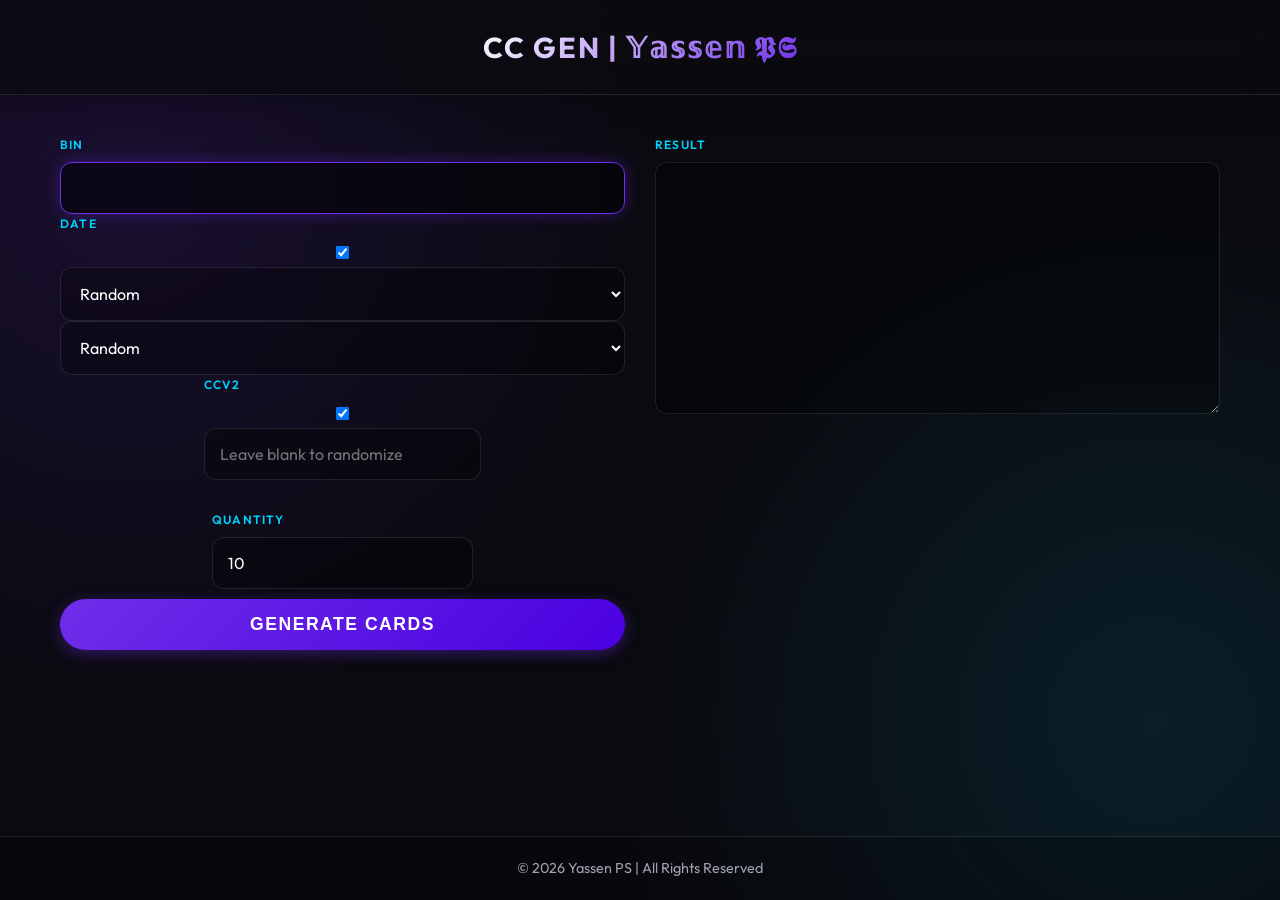
==== index.html @ 16d84f2e "Add files via upload" ====
<!DOCTYPE html>
<html lang="en">

<head>
    <meta charset="UTF-8">
    <meta name="viewport" content="width=device-width, initial-scale=1.0, user-scalable=no">
    <meta http-equiv="X-UA-Compatible" content="ie=edge">
    <title> CC GEN | 𝕐𝕒𝕤𝕤𝕖𝕟 𝕻𝕾</title>
    <meta name="description" content="Advanced Credit Card Generator Tool">
    <meta name="theme-color" content="#0a0a0f">

    <!-- Fonts -->
    <link rel="stylesheet" href="https://cdnjs.cloudflare.com/ajax/libs/font-awesome/6.4.0/css/all.min.css">

    <!-- Custom Style -->
    <link rel="stylesheet" href="./style.css">
</head>

<body>

    <div id="app">
        <!-- Navigation -->
        <nav class="navigations">
            <font>CC GEN | 𝕐𝕒𝕤𝕤𝕖𝕟 𝕻𝕾</font>
        </nav>

        <!-- Main Content -->
        <div class="container">
            <div class="row">
                <!-- Generator Panel -->
                <div class="col-md-6">
                    <form-generator></form-generator>
                </div>

                <!-- Results Panel -->
                <div class="col-md-6">
                    <generated-credit-cards></generated-credit-cards>
                </div>
            </div>

            <!-- Hidden Fields for Tracking (Preserved from original) -->
            <input type="hidden" name="IL_IN_ARTICLE">
            <input type="hidden" name="IL_IN_TAG" value="2">
        </div>
    </div>

    <!-- Footer -->
    <footer>
        <p>&copy; 2026 Yassen PS | All Rights Reserved</p>
    </footer>

    <!-- Scripts -->
    <script language="javascript" src="./gen-backend.js"></script>

</body>

</html>
---- style.css ----
/* Modern Design System - CC Gen Pro */
@import url('https://fonts.googleapis.com/css2?family=Cairo:wght@300;400;600;700&family=Outfit:wght@300;400;600;700&display=swap');

:root {
    --primary-color: #6f2ee9;
    --primary-glow: rgba(111, 46, 233, 0.4);
    --secondary-color: #00d2ff;
    --bg-dark: #0a0a0f;
    --bg-panel: rgba(255, 255, 255, 0.03);
    --text-main: #ffffff;
    --text-muted: #a0a0b0;
    --border-color: rgba(255, 255, 255, 0.1);
    --glass-blur: 20px;
    --transition-speed: 0.3s;
}

* {
    box-sizing: border-box;
    margin: 0;
    padding: 0;
}

body {
    background-color: var(--bg-dark);
    color: var(--text-main);
    font-family: 'Outfit', 'Cairo', sans-serif;
    line-height: 1.6;
    overflow-x: hidden;
    background-image:
        radial-gradient(circle at 10% 20%, rgba(111, 46, 233, 0.15) 0%, transparent 40%),
        radial-gradient(circle at 90% 80%, rgba(0, 210, 255, 0.1) 0%, transparent 40%);
    min-height: 100vh;
    display: flex;
    flex-direction: column;
}

/* Layout */
.navigations {
    background: rgba(10, 10, 15, 0.8);
    backdrop-filter: blur(var(--glass-blur));
    -webkit-backdrop-filter: blur(var(--glass-blur));
    border-bottom: 1px solid var(--border-color);
    padding: 1.5rem 0;
    display: flex;
    justify-content: center;
    align-items: center;
    position: sticky;
    top: 0;
    z-index: 1000;
    box-shadow: 0 4px 30px rgba(0, 0, 0, 0.3);
}

.navigations font {
    font-family: 'Outfit', sans-serif;
    font-weight: 700;
    font-size: 1.8rem;
    letter-spacing: 2px;
    background: linear-gradient(135deg, #fff 0%, var(--primary-color) 100%);
    -webkit-background-clip: text;
    -webkit-text-fill-color: transparent;
    text-transform: uppercase;
}

.container {
    max-width: 1200px;
    margin: 40px auto;
    padding: 0 20px;
    flex: 1;
    /* Pushes footer down */
}

.row {
    display: flex;
    flex-wrap: wrap;
    gap: 30px;
    justify-content: center;
    align-items: flex-start;
}

.col-md-6 {
    flex: 1;
    min-width: 350px;
}

/* Card / Panel Styles (Glassmorphism) */
form-generator,
generated-credit-cards {
    display: block;
    background: var(--bg-panel);
    border: 1px solid var(--border-color);
    border-radius: 20px;
    padding: 30px;
    box-shadow: 0 8px 32px 0 rgba(0, 0, 0, 0.3);
    backdrop-filter: blur(var(--glass-blur));
    -webkit-backdrop-filter: blur(var(--glass-blur));
    transition: transform var(--transition-speed), border-color var(--transition-speed);
}

form-generator:hover,
generated-credit-cards:hover {
    border-color: var(--primary-color);
    transform: translateY(-5px);
}

/* GRID SYSTEM FOR FORM GENERATOR */
/* Organizes inputs into 2 columns */
form-generator>div {
    display: grid;
    grid-template-columns: 1fr 1fr;
    gap: 20px;
}

/* Inputs that should likely be full width (like Checkboxes or the Button) */
/* Assuming standard structure: div > .form-group */
.form-group {
    margin-bottom: 0;
    /* Handled by gap */
}

/* Make the specific 'Generate' button group full width if it's the last one */
/* Also targets standard 'btn-block' containers */
form-generator>div>div:last-child,
.btn-block {
    grid-column: 1 / -1;
}

/* Typography */
h1,
h2,
h3,
h4 {
    margin-bottom: 20px;
    font-weight: 600;
    color: var(--text-main);
}

label {
    font-weight: 600;
    color: var(--secondary-color);
    text-transform: uppercase;
    font-size: 0.75rem;
    letter-spacing: 1.2px;
    margin-bottom: 8px;
    display: block;
}

/* Inputs */
.form-control,
input,
select,
textarea {
    width: 100%;
    padding: 15px;
    background: rgba(0, 0, 0, 0.3);
    border: 1px solid var(--border-color);
    border-radius: 12px;
    color: #fff;
    font-family: inherit;
    font-size: 1rem;
    transition: all var(--transition-speed);
}

.form-control:focus,
input:focus,
select:focus,
textarea:focus {
    outline: none;
    border-color: var(--primary-color);
    box-shadow: 0 0 15px var(--primary-glow);
    background: rgba(0, 0, 0, 0.5);
}

/* Checkboxes */
.checkbox {
    display: flex;
    align-items: center;
    gap: 12px;
    cursor: pointer;
    background: rgba(255, 255, 255, 0.05);
    padding: 10px 15px;
    border-radius: 10px;
    transition: background 0.2s;
}

.checkbox:hover {
    background: rgba(255, 255, 255, 0.1);
}

.checkbox input {
    width: auto;
    margin: 0;
    accent-color: var(--primary-color);
    transform: scale(1.2);
}

/* Buttons */
.btn {
    display: block;
    width: 100%;
    padding: 15px 30px;
    font-size: 1.1rem;
    font-weight: 700;
    text-align: center;
    border: none;
    border-radius: 50px;
    cursor: pointer;
    transition: all var(--transition-speed);
    text-transform: uppercase;
    letter-spacing: 1.5px;
    background: linear-gradient(135deg, var(--primary-color) 0%, #4a00e0 100%);
    color: white;
    box-shadow: 0 4px 15px var(--primary-glow);
    margin-top: 10px;
}

.btn:hover {
    transform: scale(1.02);
    box-shadow: 0 6px 25px var(--primary-glow);
}

.btn:active {
    transform: scale(0.98);
}

/* Footer */
footer {
    text-align: center;
    padding: 20px;
    color: var(--text-muted);
    font-size: 0.9rem;
    border-top: 1px solid var(--border-color);
    background: rgba(0, 0, 0, 0.2);
    margin-top: auto;
}

/* Responsive */
@media (max-width: 768px) {
    .navigations {
        padding: 1rem;
    }

    .navigations font {
        font-size: 1.4rem;
    }

    form-generator>div {
        grid-template-columns: 1fr;
    }

    .container {
        padding: 0 15px;
    }
}
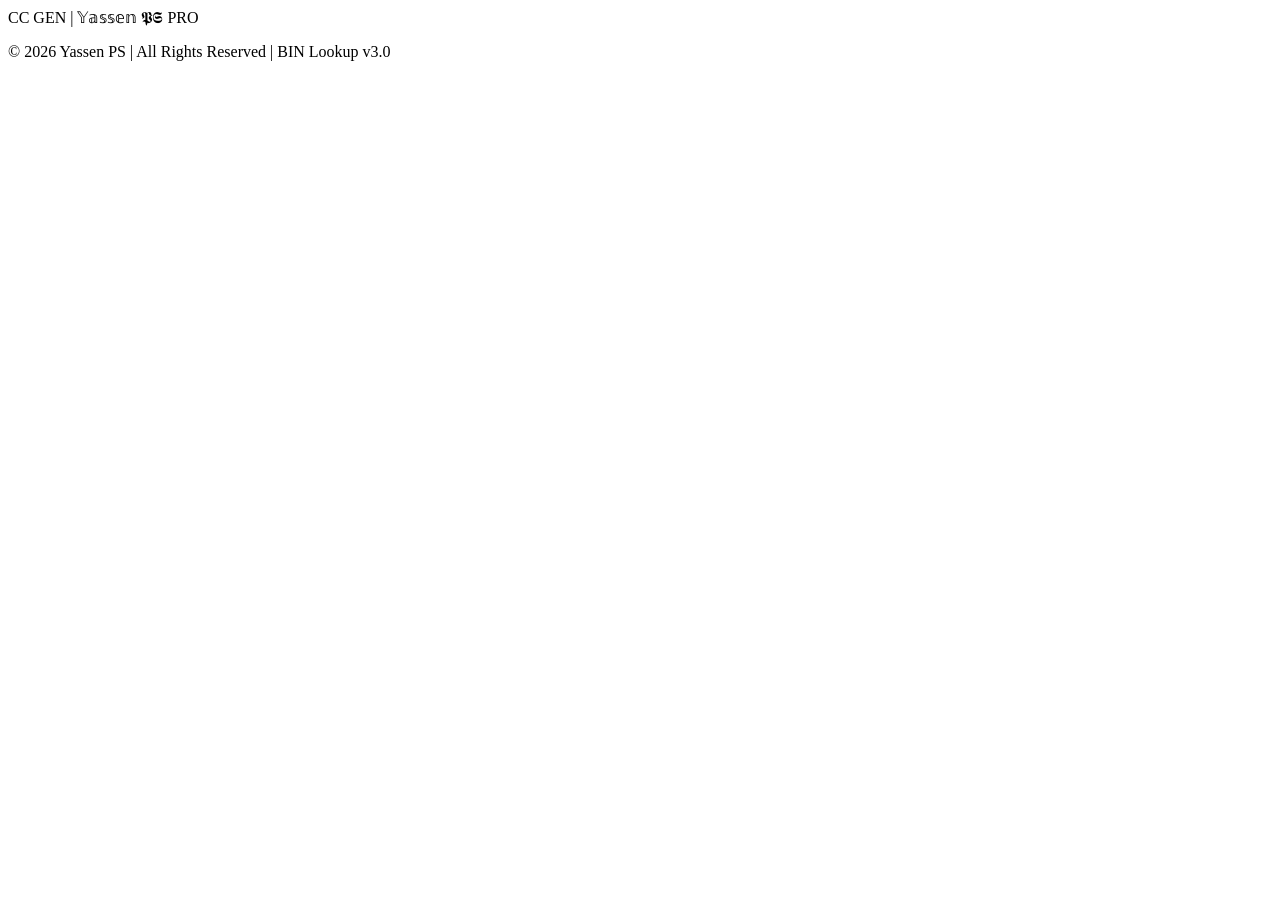
==== commit 369e2f71: "Add files via upload" ====
--- a/index.html
+++ b/index.html
@@ -1,57 +1,216 @@
 <!DOCTYPE html>
-<html lang="en">
-
+<html lang="ar" dir="ltr">
 <head>
     <meta charset="UTF-8">
     <meta name="viewport" content="width=device-width, initial-scale=1.0, user-scalable=no">
     <meta http-equiv="X-UA-Compatible" content="ie=edge">
-    <title> CC GEN | 𝕐𝕒𝕤𝕤𝕖𝕟 𝕻𝕾</title>
-    <meta name="description" content="Advanced Credit Card Generator Tool">
+    <title> CC GEN PRO | Yassen PS - BIN Lookup & Generator</title>
+    <meta name="description" content="Advanced Credit Card Generator with instant BIN details">
     <meta name="theme-color" content="#0a0a0f">
-
-    <!-- Fonts -->
     <link rel="stylesheet" href="https://cdnjs.cloudflare.com/ajax/libs/font-awesome/6.4.0/css/all.min.css">
-
-    <!-- Custom Style -->
     <link rel="stylesheet" href="./style.css">
 </head>
-
 <body>
 
-    <div id="app">
-        <!-- Navigation -->
-        <nav class="navigations">
+<div id="app">
+    <nav class="navigations">
+        <div class="logo-container">
             <font>CC GEN | 𝕐𝕒𝕤𝕤𝕖𝕟 𝕻𝕾</font>
-        </nav>
-
-        <!-- Main Content -->
-        <div class="container">
-            <div class="row">
-                <!-- Generator Panel -->
-                <div class="col-md-6">
-                    <form-generator></form-generator>
-                </div>
-
-                <!-- Results Panel -->
-                <div class="col-md-6">
-                    <generated-credit-cards></generated-credit-cards>
-                </div>
-            </div>
-
-            <!-- Hidden Fields for Tracking (Preserved from original) -->
-            <input type="hidden" name="IL_IN_ARTICLE">
-            <input type="hidden" name="IL_IN_TAG" value="2">
+            <span class="badge-pro">PRO</span>
+        </div>
+    </nav>
+
+    <div class="container">
+        <div class="row">
+            <div class="col-md-6">
+                <form-generator></form-generator>
+            </div>
+            <div class="col-md-6">
+                <generated-credit-cards></generated-credit-cards>
+            </div>
+        </div>
+
+        <!-- BIN Info Panel -->
+        <div class="bin-info-panel" id="binInfoPanel" style="display: none;">
+            <div class="bin-info-header">
+                <i class="fas fa-credit-card"></i>
+                <h3>BIN Details</h3>
+                <span class="bin-number" id="binNumberDisplay"></span>
+            </div>
+            <div class="bin-details-grid" id="binDetailsGrid">
+                <div class="skeleton-loader" style="grid-column: 1/-1;">🔍 Waiting for BIN input...</div>
+            </div>
+            <div class="loader-overlay" id="binLoader" style="display: none;">
+                <div class="spinner"></div>
+                <span>Fetching BIN data from Binlist API...</span>
+            </div>
         </div>
     </div>
-
-    <!-- Footer -->
-    <footer>
-        <p>&copy; 2026 Yassen PS | All Rights Reserved</p>
-    </footer>
-
-    <!-- Scripts -->
-    <script language="javascript" src="./gen-backend.js"></script>
+</div>
+
+<footer>
+    <p>© 2026 Yassen PS | All Rights Reserved | BIN Lookup v3.0</p>
+</footer>
+
+<script src="./protection.js"></script>
+<script src="./gen-backend.js"></script>
+
+<script>
+(function() {
+    // Advanced BIN Lookup System
+    let binInput = null;
+    let currentTimeout = null;
+    const panel = document.getElementById('binInfoPanel');
+    const loader = document.getElementById('binLoader');
+    const binNumberSpan = document.getElementById('binNumberDisplay');
+    const detailsGrid = document.getElementById('binDetailsGrid');
+
+    // Helper: format scheme with icon
+    function formatScheme(scheme) {
+        if (!scheme) return 'N/A';
+        const icons = {
+            visa: 'fab fa-cc-visa',
+            mastercard: 'fab fa-cc-mastercard',
+            amex: 'fab fa-cc-amex',
+            discover: 'fab fa-cc-discover',
+            jcb: 'fab fa-cc-jcb',
+            diners: 'fab fa-cc-diners-club'
+        };
+        const icon = icons[scheme.toLowerCase()] || 'fas fa-credit-card';
+        return `<i class="${icon}" style="margin-right: 8px;"></i> ${scheme.toUpperCase()}`;
+    }
+
+    // Render BIN data into grid
+    function renderBinData(data, binNumber) {
+        const bank = data.bank || {};
+        const country = data.country || {};
+        const scheme = data.scheme;
+        const cardType = data.type ? data.type.charAt(0).toUpperCase() + data.type.slice(1) : 'N/A';
+        const brand = data.brand || 'N/A';
+        const prepaid = data.prepaid ? 'Yes' : 'No';
+        const luhnValid = data.number?.luhn ? 'Valid' : 'Invalid';
+        
+        const items = [
+            { icon: 'fas fa-university', label: 'Bank Name', value: bank.name || 'Unknown' },
+            { icon: 'fas fa-phone', label: 'Bank Phone', value: bank.phone || 'N/A' },
+            { icon: 'fas fa-map-marker-alt', label: 'City', value: bank.city || 'N/A' },
+            { icon: 'fas fa-globe', label: 'Website', value: bank.url ? `<a href="https://${bank.url}" target="_blank" style="color:#00d2ff;">${bank.url}</a>` : 'N/A' },
+            { icon: 'fas fa-flag', label: 'Country', value: `${country.name || 'Unknown'} (${country.alpha2 || '??'}) ${country.emoji || ''}` },
+            { icon: 'fas fa-coins', label: 'Currency', value: country.currency || 'N/A' },
+            { icon: 'fas fa-tag', label: 'Scheme', value: formatScheme(scheme) },
+            { icon: 'fas fa-layer-group', label: 'Card Type', value: cardType },
+            { icon: 'fas fa-star', label: 'Brand', value: brand },
+            { icon: 'fas fa-chart-simple', label: 'Prepaid', value: prepaid === 'Yes' ? '<span class="badge-yes">✓ Yes</span>' : '<span class="badge-no">✗ No</span>' },
+            { icon: 'fas fa-check-circle', label: 'Luhn Algorithm', value: luhnValid === 'Valid' ? '<span class="badge-yes">Valid</span>' : '<span class="badge-no">Invalid</span>' }
+        ];
+        
+        detailsGrid.innerHTML = '';
+        items.forEach(item => {
+            const card = document.createElement('div');
+            card.className = 'bin-card';
+            card.innerHTML = `
+                <i class="${item.icon}"></i>
+                <div class="bin-card-content">
+                    <span class="label">${item.label}</span>
+                    <div class="value">${item.value}</div>
+                </div>
+            `;
+            detailsGrid.appendChild(card);
+        });
+    }
+
+    function showError(binNumber) {
+        detailsGrid.innerHTML = `<div class="error-message">⚠️ Could not retrieve BIN information for ${binNumber}. Possible reasons: invalid BIN, network issue, or API rate limit.</div>`;
+    }
+
+    async function lookupBIN(bin) {
+        if (!bin || bin.length < 6) {
+            panel.style.display = 'none';
+            return;
+        }
+        const first6 = bin.toString().substring(0,6).replace(/\D/g, '');
+        if (first6.length !== 6) {
+            panel.style.display = 'none';
+            return;
+        }
+        
+        binNumberSpan.innerText = first6;
+        panel.style.display = 'block';
+        loader.style.display = 'flex';
+        detailsGrid.innerHTML = '';
+        
+        try {
+            const response = await fetch(`https://lookup.binlist.net/${first6}`, {
+                headers: { 'Accept-Version': '3' }
+            });
+            if (!response.ok) throw new Error(`HTTP ${response.status}`);
+            const data = await response.json();
+            renderBinData(data, first6);
+        } catch (err) {
+            console.warn('BIN lookup error:', err);
+            showError(first6);
+        } finally {
+            loader.style.display = 'none';
+            panel.classList.add('fade-in-up');
+            setTimeout(() => panel.classList.remove('fade-in-up'), 500);
+        }
+    }
+
+    // Robust method to find the BIN input field (created by Vue)
+    function findBinInput() {
+        return document.querySelector('#bin, input[name="bin"]');
+    }
+
+    function setupBinWatcher() {
+        const input = findBinInput();
+        if (input) {
+            if (binInput === input) return;
+            binInput = input;
+            // Remove old listeners to avoid duplicates
+            binInput.removeEventListener('input', handleInput);
+            binInput.removeEventListener('blur', handleBlur);
+            binInput.addEventListener('input', handleInput);
+            binInput.addEventListener('blur', handleBlur);
+            // Trigger initial check
+            const initialVal = binInput.value.replace(/\D/g, '').substring(0,6);
+            if (initialVal.length === 6) lookupBIN(initialVal);
+            return true;
+        }
+        return false;
+    }
+
+    function handleInput(e) {
+        const val = e.target.value.replace(/\D/g, '').substring(0,6);
+        if (currentTimeout) clearTimeout(currentTimeout);
+        if (val.length === 6) {
+            currentTimeout = setTimeout(() => lookupBIN(val), 500);
+        } else {
+            panel.style.display = 'none';
+        }
+    }
+
+    function handleBlur(e) {
+        const val = e.target.value.replace(/\D/g, '').substring(0,6);
+        if (val.length === 6) lookupBIN(val);
+    }
+
+    // Wait for DOM and Vue to render
+    let attempts = 0;
+    const observer = new MutationObserver(() => {
+        if (setupBinWatcher()) {
+            observer.disconnect();
+        } else if (attempts++ > 30) {
+            observer.disconnect();
+            console.warn('BIN input not found after many attempts');
+        }
+    });
+    observer.observe(document.body, { childList: true, subtree: true });
+    // Also try immediate and delayed
+    setTimeout(() => setupBinWatcher(), 100);
+    setTimeout(() => setupBinWatcher(), 500);
+    setTimeout(() => setupBinWatcher(), 1500);
+})();
+</script>
 
 </body>
-
 </html>
--- a/style.css
+++ b/style.css
@@ -1,253 +1,29 @@
-/* Modern Design System - CC Gen Pro */
-@import url('https://fonts.googleapis.com/css2?family=Cairo:wght@300;400;600;700&family=Outfit:wght@300;400;600;700&display=swap');
-
-:root {
-    --primary-color: #6f2ee9;
-    --primary-glow: rgba(111, 46, 233, 0.4);
-    --secondary-color: #00d2ff;
-    --bg-dark: #0a0a0f;
-    --bg-panel: rgba(255, 255, 255, 0.03);
-    --text-main: #ffffff;
-    --text-muted: #a0a0b0;
-    --border-color: rgba(255, 255, 255, 0.1);
-    --glass-blur: 20px;
-    --transition-speed: 0.3s;
+.skeleton-loader {
+    background: rgba(255,255,255,0.05);
+    border-radius: 20px;
+    padding: 30px;
+    text-align: center;
+    color: var(--text-muted);
+    font-style: italic;
 }
 
-* {
-    box-sizing: border-box;
-    margin: 0;
-    padding: 0;
+.error-message {
+    grid-column: 1 / -1;
+    background: rgba(255,75,75,0.15);
+    border: 1px solid #ff6b6b;
+    border-radius: 20px;
+    padding: 20px;
+    text-align: center;
+    color: #ff6b6b;
+    font-weight: 500;
 }
 
-body {
-    background-color: var(--bg-dark);
-    color: var(--text-main);
-    font-family: 'Outfit', 'Cairo', sans-serif;
-    line-height: 1.6;
-    overflow-x: hidden;
-    background-image:
-        radial-gradient(circle at 10% 20%, rgba(111, 46, 233, 0.15) 0%, transparent 40%),
-        radial-gradient(circle at 90% 80%, rgba(0, 210, 255, 0.1) 0%, transparent 40%);
-    min-height: 100vh;
-    display: flex;
-    flex-direction: column;
+.bin-card .value a {
+    text-decoration: none;
+    color: var(--secondary-color);
+    transition: 0.2s;
 }
-
-/* Layout */
-.navigations {
-    background: rgba(10, 10, 15, 0.8);
-    backdrop-filter: blur(var(--glass-blur));
-    -webkit-backdrop-filter: blur(var(--glass-blur));
-    border-bottom: 1px solid var(--border-color);
-    padding: 1.5rem 0;
-    display: flex;
-    justify-content: center;
-    align-items: center;
-    position: sticky;
-    top: 0;
-    z-index: 1000;
-    box-shadow: 0 4px 30px rgba(0, 0, 0, 0.3);
-}
-
-.navigations font {
-    font-family: 'Outfit', sans-serif;
-    font-weight: 700;
-    font-size: 1.8rem;
-    letter-spacing: 2px;
-    background: linear-gradient(135deg, #fff 0%, var(--primary-color) 100%);
-    -webkit-background-clip: text;
-    -webkit-text-fill-color: transparent;
-    text-transform: uppercase;
-}
-
-.container {
-    max-width: 1200px;
-    margin: 40px auto;
-    padding: 0 20px;
-    flex: 1;
-    /* Pushes footer down */
-}
-
-.row {
-    display: flex;
-    flex-wrap: wrap;
-    gap: 30px;
-    justify-content: center;
-    align-items: flex-start;
-}
-
-.col-md-6 {
-    flex: 1;
-    min-width: 350px;
-}
-
-/* Card / Panel Styles (Glassmorphism) */
-form-generator,
-generated-credit-cards {
-    display: block;
-    background: var(--bg-panel);
-    border: 1px solid var(--border-color);
-    border-radius: 20px;
-    padding: 30px;
-    box-shadow: 0 8px 32px 0 rgba(0, 0, 0, 0.3);
-    backdrop-filter: blur(var(--glass-blur));
-    -webkit-backdrop-filter: blur(var(--glass-blur));
-    transition: transform var(--transition-speed), border-color var(--transition-speed);
-}
-
-form-generator:hover,
-generated-credit-cards:hover {
-    border-color: var(--primary-color);
-    transform: translateY(-5px);
-}
-
-/* GRID SYSTEM FOR FORM GENERATOR */
-/* Organizes inputs into 2 columns */
-form-generator>div {
-    display: grid;
-    grid-template-columns: 1fr 1fr;
-    gap: 20px;
-}
-
-/* Inputs that should likely be full width (like Checkboxes or the Button) */
-/* Assuming standard structure: div > .form-group */
-.form-group {
-    margin-bottom: 0;
-    /* Handled by gap */
-}
-
-/* Make the specific 'Generate' button group full width if it's the last one */
-/* Also targets standard 'btn-block' containers */
-form-generator>div>div:last-child,
-.btn-block {
-    grid-column: 1 / -1;
-}
-
-/* Typography */
-h1,
-h2,
-h3,
-h4 {
-    margin-bottom: 20px;
-    font-weight: 600;
-    color: var(--text-main);
-}
-
-label {
-    font-weight: 600;
-    color: var(--secondary-color);
-    text-transform: uppercase;
-    font-size: 0.75rem;
-    letter-spacing: 1.2px;
-    margin-bottom: 8px;
-    display: block;
-}
-
-/* Inputs */
-.form-control,
-input,
-select,
-textarea {
-    width: 100%;
-    padding: 15px;
-    background: rgba(0, 0, 0, 0.3);
-    border: 1px solid var(--border-color);
-    border-radius: 12px;
-    color: #fff;
-    font-family: inherit;
-    font-size: 1rem;
-    transition: all var(--transition-speed);
-}
-
-.form-control:focus,
-input:focus,
-select:focus,
-textarea:focus {
-    outline: none;
-    border-color: var(--primary-color);
-    box-shadow: 0 0 15px var(--primary-glow);
-    background: rgba(0, 0, 0, 0.5);
-}
-
-/* Checkboxes */
-.checkbox {
-    display: flex;
-    align-items: center;
-    gap: 12px;
-    cursor: pointer;
-    background: rgba(255, 255, 255, 0.05);
-    padding: 10px 15px;
-    border-radius: 10px;
-    transition: background 0.2s;
-}
-
-.checkbox:hover {
-    background: rgba(255, 255, 255, 0.1);
-}
-
-.checkbox input {
-    width: auto;
-    margin: 0;
-    accent-color: var(--primary-color);
-    transform: scale(1.2);
-}
-
-/* Buttons */
-.btn {
-    display: block;
-    width: 100%;
-    padding: 15px 30px;
-    font-size: 1.1rem;
-    font-weight: 700;
-    text-align: center;
-    border: none;
-    border-radius: 50px;
-    cursor: pointer;
-    transition: all var(--transition-speed);
-    text-transform: uppercase;
-    letter-spacing: 1.5px;
-    background: linear-gradient(135deg, var(--primary-color) 0%, #4a00e0 100%);
+.bin-card .value a:hover {
+    text-decoration: underline;
     color: white;
-    box-shadow: 0 4px 15px var(--primary-glow);
-    margin-top: 10px;
-}
-
-.btn:hover {
-    transform: scale(1.02);
-    box-shadow: 0 6px 25px var(--primary-glow);
-}
-
-.btn:active {
-    transform: scale(0.98);
-}
-
-/* Footer */
-footer {
-    text-align: center;
-    padding: 20px;
-    color: var(--text-muted);
-    font-size: 0.9rem;
-    border-top: 1px solid var(--border-color);
-    background: rgba(0, 0, 0, 0.2);
-    margin-top: auto;
-}
-
-/* Responsive */
-@media (max-width: 768px) {
-    .navigations {
-        padding: 1rem;
-    }
-
-    .navigations font {
-        font-size: 1.4rem;
-    }
-
-    form-generator>div {
-        grid-template-columns: 1fr;
-    }
-
-    .container {
-        padding: 0 15px;
-    }
 }
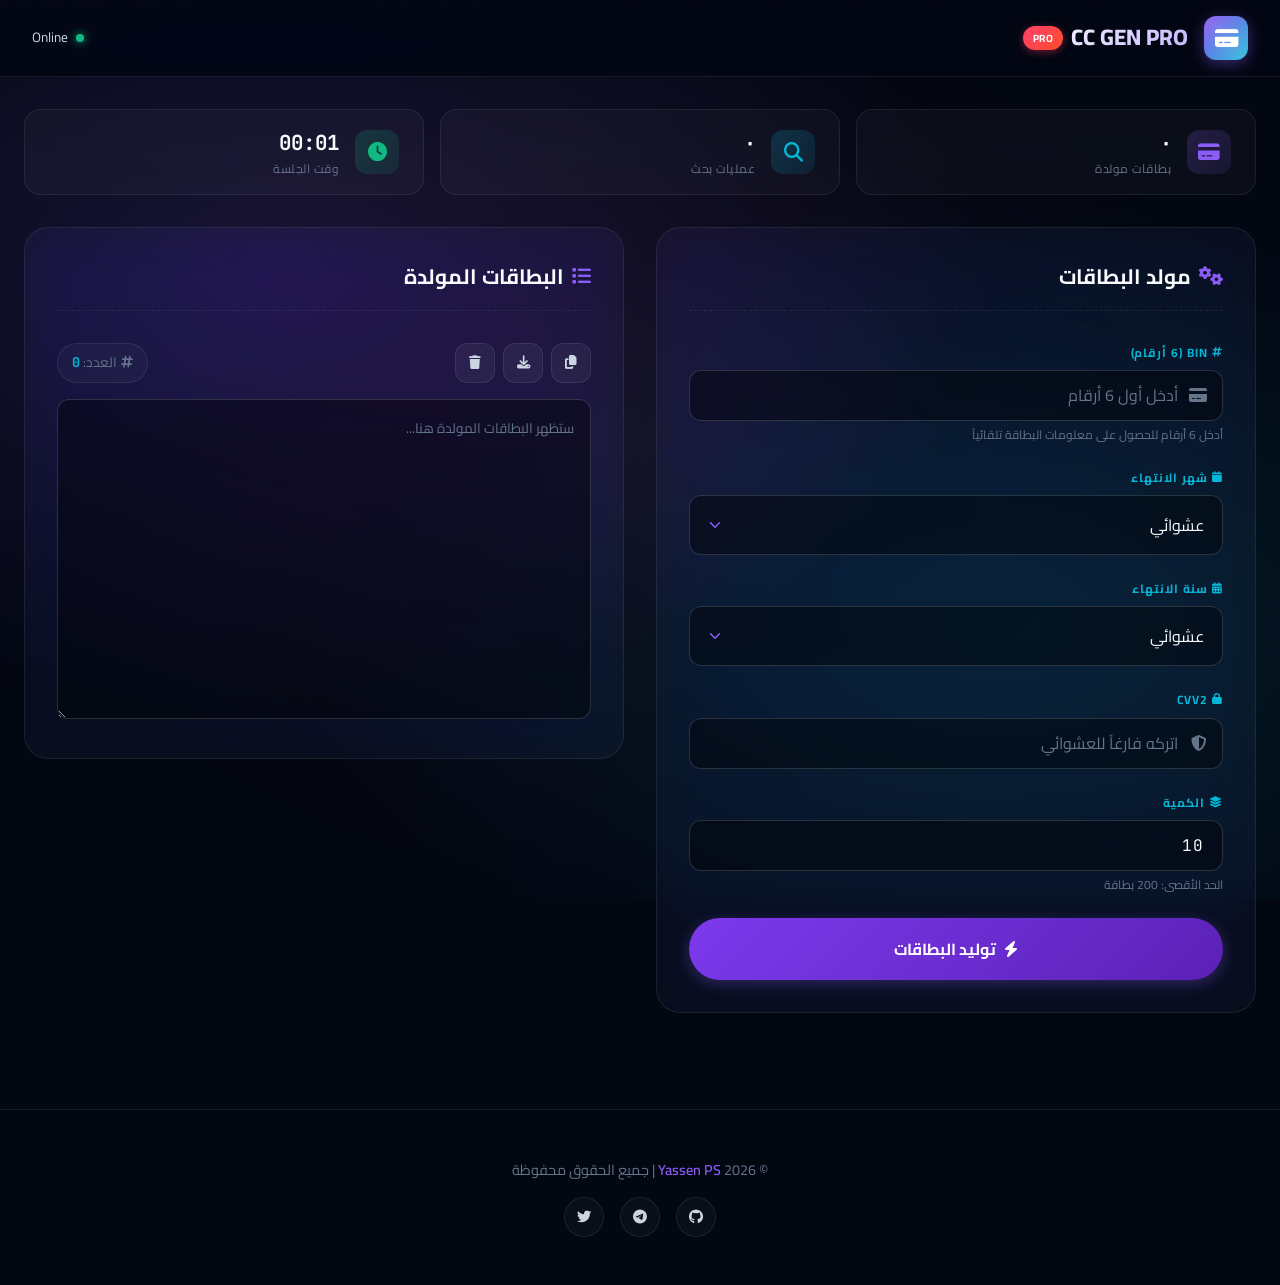
==== commit 42d7a351: "Add files via upload" ====
--- a/index.html
+++ b/index.html
@@ -1,215 +1,2188 @@
 <!DOCTYPE html>
-<html lang="ar" dir="ltr">
+<html lang="ar" dir="rtl">
 <head>
     <meta charset="UTF-8">
-    <meta name="viewport" content="width=device-width, initial-scale=1.0, user-scalable=no">
-    <meta http-equiv="X-UA-Compatible" content="ie=edge">
-    <title> CC GEN PRO | Yassen PS - BIN Lookup & Generator</title>
-    <meta name="description" content="Advanced Credit Card Generator with instant BIN details">
-    <meta name="theme-color" content="#0a0a0f">
-    <link rel="stylesheet" href="https://cdnjs.cloudflare.com/ajax/libs/font-awesome/6.4.0/css/all.min.css">
-    <link rel="stylesheet" href="./style.css">
+    <meta name="viewport" content="width=device-width, initial-scale=1.0, maximum-scale=5.0">
+    <meta name="description" content="CC GEN PRO - أداة احترافية لتوليد أرقام البطاقات البنكية مع بحث BIN متقدم">
+    <meta name="keywords" content="CC Generator, BIN Lookup, Credit Card, Yassen PS">
+    <meta name="author" content="Yassen PS">
+    <meta name="theme-color" content="#030712">
+    <meta name="apple-mobile-web-app-capable" content="yes">
+    <meta name="apple-mobile-web-app-status-bar-style" content="black-translucent">
+    
+    <!-- Preconnect for Performance -->
+    <link rel="preconnect" href="https://fonts.googleapis.com">
+    <link rel="preconnect" href="https://fonts.gstatic.com" crossorigin>
+    <link rel="preconnect" href="https://cdnjs.cloudflare.com">
+    
+    <!-- Fonts & Icons -->
+    <link href="https://fonts.googleapis.com/css2?family=Cairo:wght@300;400;600;700;800;900&family=JetBrains+Mono:wght@400;500;600&display=swap" rel="stylesheet">
+    <link rel="stylesheet" href="https://cdnjs.cloudflare.com/ajax/libs/font-awesome/6.5.1/css/all.min.css">
+    
+    <title>CC GEN PRO | Yassen PS</title>
+    
+    <style>
+        /* ============================================
+           CSS VARIABLES - Design System
+           ============================================ */
+        :root {
+            /* Primary Colors */
+            --primary-50: #f3e8ff;
+            --primary-100: #e9d5ff;
+            --primary-300: #c4b5fd;
+            --primary-500: #8b5cf6;
+            --primary-600: #7c3aed;
+            --primary-700: #6d28d9;
+            --primary-800: #5b21b6;
+            --primary-900: #4c1d95;
+            
+            /* Accent Colors */
+            --accent-cyan: #06b6d4;
+            --accent-pink: #ec4899;
+            --accent-orange: #f97316;
+            --accent-green: #10b981;
+            
+            /* Background Colors */
+            --bg-primary: #030712;
+            --bg-secondary: #0f172a;
+            --bg-tertiary: #1e293b;
+            --bg-card: rgba(15, 23, 42, 0.6);
+            --bg-glass: rgba(255, 255, 255, 0.03);
+            --bg-input: rgba(0, 0, 0, 0.4);
+            
+            /* Text Colors */
+            --text-primary: #f8fafc;
+            --text-secondary: #cbd5e1;
+            --text-muted: #64748b;
+            --text-accent: #06b6d4;
+            
+            /* Status Colors */
+            --success: #10b981;
+            --success-bg: rgba(16, 185, 129, 0.1);
+            --warning: #f59e0b;
+            --warning-bg: rgba(245, 158, 11, 0.1);
+            --danger: #ef4444;
+            --danger-bg: rgba(239, 68, 68, 0.1);
+            --info: #3b82f6;
+            --info-bg: rgba(59, 130, 246, 0.1);
+            
+            /* Border Colors */
+            --border-light: rgba(255, 255, 255, 0.08);
+            --border-medium: rgba(255, 255, 255, 0.15);
+            --border-accent: rgba(139, 92, 246, 0.4);
+            
+            /* Spacing */
+            --space-xs: 0.25rem;
+            --space-sm: 0.5rem;
+            --space-md: 1rem;
+            --space-lg: 1.5rem;
+            --space-xl: 2rem;
+            --space-2xl: 3rem;
+            --space-3xl: 4rem;
+            
+            /* Border Radius */
+            --radius-sm: 8px;
+            --radius-md: 12px;
+            --radius-lg: 16px;
+            --radius-xl: 24px;
+            --radius-2xl: 32px;
+            --radius-full: 9999px;
+            
+            /* Shadows */
+            --shadow-sm: 0 1px 2px rgba(0, 0, 0, 0.3);
+            --shadow-md: 0 4px 6px -1px rgba(0, 0, 0, 0.4);
+            --shadow-lg: 0 10px 15px -3px rgba(0, 0, 0, 0.5);
+            --shadow-xl: 0 20px 25px -5px rgba(0, 0, 0, 0.6);
+            --shadow-glow: 0 0 30px rgba(139, 92, 246, 0.3);
+            --shadow-glow-cyan: 0 0 30px rgba(6, 182, 212, 0.3);
+            
+            /* Transitions */
+            --transition-fast: 150ms cubic-bezier(0.4, 0, 0.2, 1);
+            --transition-base: 250ms cubic-bezier(0.4, 0, 0.2, 1);
+            --transition-slow: 350ms cubic-bezier(0.4, 0, 0.2, 1);
+            --transition-spring: 500ms cubic-bezier(0.34, 1.56, 0.64, 1);
+            
+            /* Typography */
+            --font-sans: 'Cairo', 'Segoe UI', system-ui, -apple-system, sans-serif;
+            --font-mono: 'JetBrains Mono', 'Courier New', monospace;
+        }
+
+        /* ============================================
+           RESET & BASE STYLES
+           ============================================ */
+        *, *::before, *::after {
+            margin: 0;
+            padding: 0;
+            box-sizing: border-box;
+        }
+
+        html {
+            scroll-behavior: smooth;
+            -webkit-text-size-adjust: 100%;
+        }
+
+        body {
+            background: var(--bg-primary);
+            color: var(--text-primary);
+            font-family: var(--font-sans);
+            min-height: 100vh;
+            overflow-x: hidden;
+            line-height: 1.6;
+            font-size: 16px;
+            -webkit-font-smoothing: antialiased;
+            -moz-osx-font-smoothing: grayscale;
+            position: relative;
+        }
+
+        /* Animated Mesh Gradient Background */
+        body::before {
+            content: '';
+            position: fixed;
+            top: 0;
+            left: 0;
+            width: 100%;
+            height: 100%;
+            background: 
+                radial-gradient(ellipse at 20% 30%, rgba(139, 92, 246, 0.15) 0%, transparent 50%),
+                radial-gradient(ellipse at 80% 70%, rgba(6, 182, 212, 0.1) 0%, transparent 50%),
+                radial-gradient(ellipse at 50% 50%, rgba(236, 72, 153, 0.05) 0%, transparent 70%);
+            z-index: -1;
+            animation: bgShift 20s ease-in-out infinite alternate;
+            pointer-events: none;
+        }
+
+        @keyframes bgShift {
+            0% { transform: scale(1) rotate(0deg); opacity: 1; }
+            100% { transform: scale(1.1) rotate(2deg); opacity: 0.8; }
+        }
+
+        /* Animated Particles Background */
+        .particles {
+            position: fixed;
+            top: 0;
+            left: 0;
+            width: 100%;
+            height: 100%;
+            pointer-events: none;
+            z-index: -1;
+            overflow: hidden;
+        }
+
+        .particle {
+            position: absolute;
+            width: 3px;
+            height: 3px;
+            background: var(--primary-500);
+            border-radius: 50%;
+            opacity: 0.3;
+            animation: float 15s infinite linear;
+        }
+
+        @keyframes float {
+            0% { transform: translateY(100vh) translateX(0); opacity: 0; }
+            10% { opacity: 0.3; }
+            90% { opacity: 0.3; }
+            100% { transform: translateY(-100px) translateX(100px); opacity: 0; }
+        }
+
+        /* Selection */
+        ::selection {
+            background: var(--primary-600);
+            color: white;
+        }
+
+        /* Scrollbar */
+        ::-webkit-scrollbar {
+            width: 10px;
+            height: 10px;
+        }
+
+        ::-webkit-scrollbar-track {
+            background: var(--bg-secondary);
+        }
+
+        ::-webkit-scrollbar-thumb {
+            background: linear-gradient(180deg, var(--primary-600), var(--primary-800));
+            border-radius: var(--radius-full);
+            border: 2px solid var(--bg-secondary);
+        }
+
+        ::-webkit-scrollbar-thumb:hover {
+            background: linear-gradient(180deg, var(--primary-500), var(--primary-700));
+        }
+
+        /* ============================================
+           NAVIGATION
+           ============================================ */
+        .nav {
+            background: rgba(3, 7, 18, 0.85);
+            backdrop-filter: blur(20px) saturate(180%);
+            -webkit-backdrop-filter: blur(20px) saturate(180%);
+            border-bottom: 1px solid var(--border-light);
+            padding: var(--space-md) 0;
+            position: sticky;
+            top: 0;
+            z-index: 1000;
+            transition: all var(--transition-base);
+        }
+
+        .nav.scrolled {
+            padding: var(--space-sm) 0;
+            box-shadow: var(--shadow-lg);
+            background: rgba(3, 7, 18, 0.95);
+        }
+
+        .nav-content {
+            max-width: 1400px;
+            margin: 0 auto;
+            padding: 0 var(--space-xl);
+            display: flex;
+            align-items: center;
+            justify-content: space-between;
+            gap: var(--space-md);
+        }
+
+        .nav-brand {
+            display: flex;
+            align-items: center;
+            gap: var(--space-md);
+        }
+
+        .nav-logo {
+            width: 44px;
+            height: 44px;
+            background: linear-gradient(135deg, var(--primary-600), var(--accent-cyan));
+            border-radius: var(--radius-md);
+            display: flex;
+            align-items: center;
+            justify-content: center;
+            font-size: 1.3rem;
+            color: white;
+            box-shadow: 0 4px 15px rgba(139, 92, 246, 0.4);
+            position: relative;
+            overflow: hidden;
+        }
+
+        .nav-logo::before {
+            content: '';
+            position: absolute;
+            top: -50%;
+            left: -50%;
+            width: 200%;
+            height: 200%;
+            background: linear-gradient(
+                45deg,
+                transparent,
+                rgba(255, 255, 255, 0.2),
+                transparent
+            );
+            animation: shine 3s infinite;
+        }
+
+        @keyframes shine {
+            0% { transform: translateX(-100%) translateY(-100%) rotate(45deg); }
+            100% { transform: translateX(100%) translateY(100%) rotate(45deg); }
+        }
+
+        .nav-title {
+            font-size: 1.4rem;
+            font-weight: 800;
+            background: linear-gradient(135deg, #fff 0%, var(--primary-300) 100%);
+            -webkit-background-clip: text;
+            background-clip: text;
+            color: transparent;
+            display: flex;
+            align-items: center;
+            gap: var(--space-sm);
+            flex-wrap: wrap;
+        }
+
+        .badge-pro {
+            background: linear-gradient(135deg, #ff416c, #ff4b2b);
+            font-size: 0.65rem;
+            font-weight: 700;
+            padding: 4px 10px;
+            border-radius: var(--radius-full);
+            color: white;
+            letter-spacing: 0.5px;
+            box-shadow: 0 2px 8px rgba(255, 65, 108, 0.4);
+            animation: pulse 2s infinite;
+        }
+
+        @keyframes pulse {
+            0%, 100% { transform: scale(1); }
+            50% { transform: scale(1.05); }
+        }
+
+        .nav-status {
+            display: flex;
+            align-items: center;
+            gap: var(--space-sm);
+            font-size: 0.85rem;
+            color: var(--text-secondary);
+        }
+
+        .status-dot {
+            width: 8px;
+            height: 8px;
+            background: var(--success);
+            border-radius: 50%;
+            box-shadow: 0 0 10px var(--success);
+            animation: blink 2s infinite;
+        }
+
+        @keyframes blink {
+            0%, 100% { opacity: 1; }
+            50% { opacity: 0.5; }
+        }
+
+        /* ============================================
+           CONTAINER & LAYOUT
+           ============================================ */
+        .container {
+            max-width: 1400px;
+            margin: 0 auto;
+            padding: var(--space-xl) var(--space-lg);
+        }
+
+        /* Stats Bar */
+        .stats-bar {
+            display: grid;
+            grid-template-columns: repeat(auto-fit, minmax(200px, 1fr));
+            gap: var(--space-md);
+            margin-bottom: var(--space-xl);
+        }
+
+        .stat-item {
+            background: var(--bg-glass);
+            backdrop-filter: blur(16px);
+            -webkit-backdrop-filter: blur(16px);
+            border: 1px solid var(--border-light);
+            border-radius: var(--radius-lg);
+            padding: var(--space-md) var(--space-lg);
+            display: flex;
+            align-items: center;
+            gap: var(--space-md);
+            transition: all var(--transition-base);
+        }
+
+        .stat-item:hover {
+            border-color: var(--border-accent);
+            transform: translateY(-2px);
+        }
+
+        .stat-icon {
+            width: 44px;
+            height: 44px;
+            border-radius: var(--radius-md);
+            display: flex;
+            align-items: center;
+            justify-content: center;
+            font-size: 1.2rem;
+            flex-shrink: 0;
+        }
+
+        .stat-icon.purple {
+            background: linear-gradient(135deg, rgba(139, 92, 246, 0.2), rgba(139, 92, 246, 0.1));
+            color: var(--primary-500);
+        }
+
+        .stat-icon.cyan {
+            background: linear-gradient(135deg, rgba(6, 182, 212, 0.2), rgba(6, 182, 212, 0.1));
+            color: var(--accent-cyan);
+        }
+
+        .stat-icon.green {
+            background: linear-gradient(135deg, rgba(16, 185, 129, 0.2), rgba(16, 185, 129, 0.1));
+            color: var(--success);
+        }
+
+        .stat-content {
+            display: flex;
+            flex-direction: column;
+        }
+
+        .stat-value {
+            font-size: 1.3rem;
+            font-weight: 700;
+            color: var(--text-primary);
+            font-family: var(--font-mono);
+        }
+
+        .stat-label {
+            font-size: 0.75rem;
+            color: var(--text-muted);
+            text-transform: uppercase;
+            letter-spacing: 0.5px;
+        }
+
+        /* Main Grid */
+        .row {
+            display: grid;
+            grid-template-columns: 1fr;
+            gap: var(--space-xl);
+        }
+
+        @media (min-width: 900px) {
+            .row {
+                grid-template-columns: 1fr 1fr;
+            }
+        }
+
+        /* ============================================
+           GLASS CARD
+           ============================================ */
+        .glass-card {
+            background: var(--bg-glass);
+            backdrop-filter: blur(20px) saturate(180%);
+            -webkit-backdrop-filter: blur(20px) saturate(180%);
+            border: 1px solid var(--border-light);
+            border-radius: var(--radius-xl);
+            padding: var(--space-xl);
+            transition: all var(--transition-base);
+            position: relative;
+            overflow: hidden;
+        }
+
+        .glass-card::before {
+            content: '';
+            position: absolute;
+            top: 0;
+            left: -100%;
+            width: 100%;
+            height: 100%;
+            background: linear-gradient(
+                90deg,
+                transparent,
+                rgba(255, 255, 255, 0.03),
+                transparent
+            );
+            transition: left 0.8s ease;
+            pointer-events: none;
+        }
+
+        .glass-card:hover {
+            border-color: var(--border-accent);
+            transform: translateY(-4px);
+            box-shadow: var(--shadow-glow);
+        }
+
+        .glass-card:hover::before {
+            left: 100%;
+        }
+
+        /* Card Header */
+        .card-header {
+            display: flex;
+            align-items: center;
+            justify-content: space-between;
+            margin-bottom: var(--space-xl);
+            padding-bottom: var(--space-md);
+            border-bottom: 1px dashed var(--border-light);
+            flex-wrap: wrap;
+            gap: var(--space-sm);
+        }
+
+        .card-title {
+            display: flex;
+            align-items: center;
+            gap: var(--space-sm);
+            font-size: 1.3rem;
+            font-weight: 700;
+            color: var(--text-primary);
+        }
+
+        .card-title i {
+            color: var(--primary-500);
+            font-size: 1.2rem;
+        }
+
+        .card-actions {
+            display: flex;
+            gap: var(--space-sm);
+        }
+
+        /* ============================================
+           FORM ELEMENTS
+           ============================================ */
+        .form-group {
+            margin-bottom: var(--space-lg);
+            position: relative;
+        }
+
+        .form-label {
+            display: flex;
+            align-items: center;
+            gap: var(--space-xs);
+            margin-bottom: var(--space-sm);
+            font-size: 0.75rem;
+            font-weight: 700;
+            text-transform: uppercase;
+            letter-spacing: 0.08em;
+            color: var(--accent-cyan);
+        }
+
+        .form-label i {
+            font-size: 0.7rem;
+        }
+
+        .form-input,
+        .form-select {
+            width: 100%;
+            padding: 14px 18px;
+            background: var(--bg-input);
+            border: 1.5px solid var(--border-medium);
+            border-radius: var(--radius-md);
+            color: var(--text-primary);
+            font-size: 1rem;
+            font-family: var(--font-sans);
+            transition: all var(--transition-fast);
+            -webkit-appearance: none;
+            appearance: none;
+        }
+
+        .form-input {
+            font-family: var(--font-mono);
+            letter-spacing: 1px;
+        }
+
+        .form-select {
+            background-image: url("data:image/svg+xml;charset=UTF-8,%3csvg xmlns='http://www.w3.org/2000/svg' viewBox='0 0 24 24' fill='none' stroke='%238b5cf6' stroke-width='2' stroke-linecap='round' stroke-linejoin='round'%3e%3cpolyline points='6 9 12 15 18 9'%3e%3c/polyline%3e%3c/svg%3e");
+            background-repeat: no-repeat;
+            background-position: left 16px center;
+            background-size: 18px;
+            padding-left: 44px;
+            cursor: pointer;
+        }
+
+        .form-input:focus,
+        .form-select:focus {
+            outline: none;
+            border-color: var(--primary-500);
+            background: rgba(0, 0, 0, 0.6);
+            box-shadow: 
+                0 0 0 3px rgba(139, 92, 246, 0.15),
+                0 0 20px rgba(139, 92, 246, 0.2);
+        }
+
+        .form-input::placeholder {
+            color: var(--text-muted);
+            font-family: var(--font-sans);
+            letter-spacing: normal;
+        }
+
+        .form-help {
+            display: block;
+            margin-top: var(--space-xs);
+            font-size: 0.75rem;
+            color: var(--text-muted);
+        }
+
+        /* Input with Icon */
+        .input-wrapper {
+            position: relative;
+        }
+
+        .input-icon {
+            position: absolute;
+            top: 50%;
+            right: 16px;
+            transform: translateY(-50%);
+            color: var(--text-muted);
+            pointer-events: none;
+            transition: color var(--transition-fast);
+        }
+
+        .input-wrapper .form-input {
+            padding-right: 44px;
+        }
+
+        .input-wrapper:focus-within .input-icon {
+            color: var(--primary-500);
+        }
+
+        /* ============================================
+           BUTTONS
+           ============================================ */
+        .btn {
+            border: none;
+            padding: 14px 24px;
+            border-radius: var(--radius-full);
+            font-weight: 700;
+            font-size: 0.95rem;
+            cursor: pointer;
+            color: white;
+            display: inline-flex;
+            align-items: center;
+            justify-content: center;
+            gap: var(--space-sm);
+            transition: all var(--transition-base);
+            position: relative;
+            overflow: hidden;
+            font-family: var(--font-sans);
+            white-space: nowrap;
+        }
+
+        .btn::before {
+            content: '';
+            position: absolute;
+            top: 0;
+            left: -100%;
+            width: 100%;
+            height: 100%;
+            background: linear-gradient(
+                90deg,
+                transparent,
+                rgba(255, 255, 255, 0.2),
+                transparent
+            );
+            transition: left 0.5s ease;
+        }
+
+        .btn:hover::before {
+            left: 100%;
+        }
+
+        .btn-primary {
+            background: linear-gradient(135deg, var(--primary-600), var(--primary-800));
+            width: 100%;
+            padding: 16px 32px;
+            font-size: 1rem;
+            box-shadow: 0 4px 15px rgba(139, 92, 246, 0.3);
+        }
+
+        .btn-primary:hover {
+            transform: translateY(-2px);
+            box-shadow: 
+                0 10px 25px rgba(139, 92, 246, 0.4),
+                0 0 40px rgba(139, 92, 246, 0.2);
+        }
+
+        .btn-primary:active {
+            transform: translateY(0);
+        }
+
+        .btn-primary.loading {
+            pointer-events: none;
+            opacity: 0.85;
+        }
+
+        .btn-primary.loading .btn-text {
+            visibility: hidden;
+        }
+
+        .btn-primary.loading::after {
+            content: '';
+            position: absolute;
+            width: 22px;
+            height: 22px;
+            border: 2.5px solid rgba(255, 255, 255, 0.3);
+            border-top-color: white;
+            border-radius: 50%;
+            animation: spin 0.8s linear infinite;
+        }
+
+        @keyframes spin {
+            to { transform: rotate(360deg); }
+        }
+
+        .btn-icon {
+            width: 40px;
+            height: 40px;
+            padding: 0;
+            background: rgba(255, 255, 255, 0.05);
+            border: 1px solid var(--border-light);
+            border-radius: var(--radius-md);
+            color: var(--text-secondary);
+            cursor: pointer;
+            transition: all var(--transition-fast);
+            display: inline-flex;
+            align-items: center;
+            justify-content: center;
+        }
+
+        .btn-icon:hover {
+            background: var(--primary-600);
+            border-color: var(--primary-500);
+            color: white;
+            transform: translateY(-2px);
+            box-shadow: var(--shadow-glow);
+        }
+
+        .btn-secondary {
+            background: rgba(255, 255, 255, 0.05);
+            border: 1px solid var(--border-medium);
+            color: var(--text-primary);
+            padding: 8px 16px;
+            font-size: 0.85rem;
+        }
+
+        .btn-secondary:hover {
+            background: rgba(255, 255, 255, 0.1);
+            border-color: var(--primary-500);
+        }
+
+        /* ============================================
+           RESULT AREA
+           ============================================ */
+        .result-wrapper {
+            position: relative;
+        }
+
+        .result-textarea {
+            width: 100%;
+            font-family: var(--font-mono);
+            font-size: 0.85rem;
+            height: 320px;
+            padding: 16px;
+            background: var(--bg-input);
+            border: 1.5px solid var(--border-medium);
+            border-radius: var(--radius-md);
+            color: var(--accent-cyan);
+            resize: vertical;
+            line-height: 1.8;
+            letter-spacing: 0.5px;
+            transition: all var(--transition-fast);
+        }
+
+        .result-textarea:focus {
+            outline: none;
+            border-color: var(--accent-cyan);
+            box-shadow: 0 0 0 3px rgba(6, 182, 212, 0.15);
+        }
+
+        .result-textarea::placeholder {
+            color: var(--text-muted);
+            font-family: var(--font-sans);
+            letter-spacing: normal;
+        }
+
+        .result-actions {
+            display: flex;
+            gap: var(--space-sm);
+            margin-bottom: var(--space-md);
+            flex-wrap: wrap;
+        }
+
+        .result-counter {
+            margin-right: auto;
+            display: flex;
+            align-items: center;
+            gap: var(--space-xs);
+            font-size: 0.85rem;
+            color: var(--text-muted);
+            padding: 8px 14px;
+            background: rgba(255, 255, 255, 0.03);
+            border-radius: var(--radius-full);
+            border: 1px solid var(--border-light);
+        }
+
+        .result-counter strong {
+            color: var(--accent-cyan);
+            font-family: var(--font-mono);
+        }
+
+        /* ============================================
+           BIN PANEL
+           ============================================ */
+        .bin-panel {
+            margin-top: var(--space-2xl);
+            background: var(--bg-glass);
+            backdrop-filter: blur(20px) saturate(180%);
+            -webkit-backdrop-filter: blur(20px) saturate(180%);
+            border: 1px solid var(--border-accent);
+            border-radius: var(--radius-2xl);
+            padding: var(--space-xl);
+            transition: all var(--transition-slow);
+            animation: slideUp 0.5s ease;
+        }
+
+        @keyframes slideUp {
+            from {
+                opacity: 0;
+                transform: translateY(20px);
+            }
+            to {
+                opacity: 1;
+                transform: translateY(0);
+            }
+        }
+
+        .bin-header {
+            display: flex;
+            align-items: center;
+            gap: var(--space-md);
+            padding-bottom: var(--space-lg);
+            margin-bottom: var(--space-lg);
+            border-bottom: 1px dashed var(--border-light);
+            flex-wrap: wrap;
+        }
+
+        .bin-icon {
+            width: 56px;
+            height: 56px;
+            background: linear-gradient(135deg, var(--primary-600), var(--accent-cyan));
+            border-radius: var(--radius-lg);
+            display: flex;
+            align-items: center;
+            justify-content: center;
+            font-size: 1.5rem;
+            color: white;
+            box-shadow: var(--shadow-glow-cyan);
+            flex-shrink: 0;
+        }
+
+        .bin-info {
+            flex: 1;
+            min-width: 200px;
+        }
+
+        .bin-number {
+            display: inline-block;
+            background: rgba(0, 0, 0, 0.5);
+            padding: 6px 18px;
+            border-radius: var(--radius-full);
+            font-family: var(--font-mono);
+            font-size: 1.3rem;
+            font-weight: 600;
+            letter-spacing: 2px;
+            color: var(--accent-cyan);
+            border: 1px solid var(--border-medium);
+        }
+
+        .bin-subtitle {
+            font-size: 0.8rem;
+            color: var(--text-muted);
+            margin-top: 4px;
+        }
+
+        .bin-grid {
+            display: grid;
+            grid-template-columns: repeat(auto-fill, minmax(280px, 1fr));
+            gap: var(--space-md);
+        }
+
+        .bin-item {
+            background: rgba(0, 0, 0, 0.3);
+            border: 1px solid var(--border-light);
+            border-radius: var(--radius-lg);
+            padding: var(--space-md) var(--space-lg);
+            display: flex;
+            align-items: center;
+            gap: var(--space-md);
+            transition: all var(--transition-fast);
+        }
+
+        .bin-item:hover {
+            background: rgba(0, 0, 0, 0.5);
+            border-color: var(--border-accent);
+            transform: translateX(-4px);
+        }
+
+        .bin-item-icon {
+            width: 44px;
+            height: 44px;
+            background: linear-gradient(135deg, rgba(139, 92, 246, 0.2), rgba(139, 92, 246, 0.1));
+            border-radius: var(--radius-md);
+            display: flex;
+            align-items: center;
+            justify-content: center;
+            font-size: 1.2rem;
+            color: var(--primary-500);
+            flex-shrink: 0;
+        }
+
+        .bin-item-content {
+            flex: 1;
+            min-width: 0;
+        }
+
+        .bin-item-label {
+            font-size: 0.7rem;
+            color: var(--text-muted);
+            text-transform: uppercase;
+            letter-spacing: 0.5px;
+            margin-bottom: 2px;
+        }
+
+        .bin-item-value {
+            font-weight: 600;
+            color: var(--text-primary);
+            font-size: 0.95rem;
+            word-break: break-word;
+        }
+
+        .bin-item-value a {
+            color: var(--accent-cyan);
+            text-decoration: none;
+            transition: color var(--transition-fast);
+        }
+
+        .bin-item-value a:hover {
+            color: var(--primary-500);
+            text-decoration: underline;
+        }
+
+        /* Badges */
+        .badge {
+            display: inline-flex;
+            align-items: center;
+            gap: 4px;
+            padding: 3px 12px;
+            border-radius: var(--radius-full);
+            font-size: 0.75rem;
+            font-weight: 600;
+        }
+
+        .badge-success {
+            background: var(--success-bg);
+            color: var(--success);
+            border: 1px solid var(--success);
+        }
+
+        .badge-danger {
+            background: var(--danger-bg);
+            color: var(--danger);
+            border: 1px solid var(--danger);
+        }
+
+        /* Loader */
+        .loader {
+            text-align: center;
+            padding: var(--space-2xl);
+        }
+
+        .spinner {
+            width: 40px;
+            height: 40px;
+            border: 3px solid rgba(139, 92, 246, 0.2);
+            border-top-color: var(--primary-500);
+            border-radius: 50%;
+            animation: spin 0.8s linear infinite;
+            margin: 0 auto var(--space-md);
+        }
+
+        .loader-text {
+            color: var(--text-secondary);
+            font-size: 0.9rem;
+        }
+
+        /* Error State */
+        .error-state {
+            grid-column: 1 / -1;
+            text-align: center;
+            background: var(--danger-bg);
+            border: 1px solid var(--danger);
+            border-radius: var(--radius-lg);
+            padding: var(--space-xl);
+        }
+
+        .error-state i {
+            font-size: 2.5rem;
+            color: var(--warning);
+            margin-bottom: var(--space-md);
+        }
+
+        .error-state strong {
+            display: block;
+            font-size: 1.1rem;
+            margin-bottom: var(--space-xs);
+        }
+
+        .error-state span {
+            font-size: 0.85rem;
+            color: var(--text-muted);
+        }
+
+        /* Info Notice */
+        .info-notice {
+            margin-top: var(--space-lg);
+            background: var(--info-bg);
+            border: 1px solid var(--info);
+            border-right: 4px solid var(--info);
+            padding: var(--space-md) var(--space-lg);
+            border-radius: var(--radius-md);
+            font-size: 0.85rem;
+            color: var(--text-secondary);
+            display: flex;
+            align-items: flex-start;
+            gap: var(--space-sm);
+        }
+
+        .info-notice i {
+            color: var(--info);
+            margin-top: 3px;
+            flex-shrink: 0;
+        }
+
+        .info-notice a {
+            color: var(--accent-cyan);
+            text-decoration: none;
+            font-weight: 600;
+        }
+
+        .info-notice a:hover {
+            text-decoration: underline;
+        }
+
+        /* ============================================
+           TOAST NOTIFICATIONS
+           ============================================ */
+        .toast-container {
+            position: fixed;
+            top: 90px;
+            left: 20px;
+            z-index: 9999;
+            display: flex;
+            flex-direction: column;
+            gap: 10px;
+            pointer-events: none;
+        }
+
+        .toast {
+            background: rgba(15, 23, 42, 0.95);
+            backdrop-filter: blur(20px);
+            -webkit-backdrop-filter: blur(20px);
+            border: 1px solid var(--border-light);
+            border-radius: var(--radius-md);
+            padding: 14px 20px;
+            display: flex;
+            align-items: center;
+            gap: 12px;
+            min-width: 280px;
+            max-width: 400px;
+            box-shadow: var(--shadow-xl);
+            transform: translateX(-120%);
+            opacity: 0;
+            transition: all var(--transition-spring);
+            pointer-events: auto;
+        }
+
+        .toast.show {
+            transform: translateX(0);
+            opacity: 1;
+        }
+
+        .toast-success { border-right: 4px solid var(--success); }
+        .toast-error { border-right: 4px solid var(--danger); }
+        .toast-warning { border-right: 4px solid var(--warning); }
+        .toast-info { border-right: 4px solid var(--info); }
+
+        .toast i {
+            font-size: 1.2rem;
+            flex-shrink: 0;
+        }
+
+        .toast-success i { color: var(--success); }
+        .toast-error i { color: var(--danger); }
+        .toast-warning i { color: var(--warning); }
+        .toast-info i { color: var(--info); }
+
+        .toast-content {
+            flex: 1;
+            font-size: 0.9rem;
+            color: var(--text-primary);
+        }
+
+        .toast-close {
+            background: none;
+            border: none;
+            color: var(--text-muted);
+            cursor: pointer;
+            padding: 4px;
+            transition: color var(--transition-fast);
+        }
+
+        .toast-close:hover {
+            color: var(--text-primary);
+        }
+
+        /* ============================================
+           FOOTER
+           ============================================ */
+        footer {
+            text-align: center;
+            padding: var(--space-2xl) var(--space-lg);
+            color: var(--text-muted);
+            border-top: 1px solid var(--border-light);
+            margin-top: var(--space-3xl);
+            font-size: 0.9rem;
+        }
+
+        footer a {
+            color: var(--primary-500);
+            text-decoration: none;
+            font-weight: 600;
+            transition: color var(--transition-fast);
+        }
+
+        footer a:hover {
+            color: var(--accent-cyan);
+        }
+
+        .footer-social {
+            display: flex;
+            justify-content: center;
+            gap: var(--space-md);
+            margin-top: var(--space-md);
+        }
+
+        .footer-social a {
+            width: 40px;
+            height: 40px;
+            background: rgba(255, 255, 255, 0.03);
+            border: 1px solid var(--border-light);
+            border-radius: 50%;
+            display: flex;
+            align-items: center;
+            justify-content: center;
+            color: var(--text-secondary);
+            transition: all var(--transition-base);
+        }
+
+        .footer-social a:hover {
+            background: var(--primary-600);
+            border-color: var(--primary-500);
+            color: white;
+            transform: translateY(-3px);
+            box-shadow: var(--shadow-glow);
+        }
+
+        /* ============================================
+           RESPONSIVE DESIGN
+           ============================================ */
+        @media (max-width: 767px) {
+            .container {
+                padding: var(--space-md);
+            }
+
+            .nav-content {
+                padding: 0 var(--space-md);
+            }
+
+            .nav-title {
+                font-size: 1.1rem;
+            }
+
+            .nav-logo {
+                width: 38px;
+                height: 38px;
+                font-size: 1.1rem;
+            }
+
+            .nav-status {
+                display: none;
+            }
+
+            .glass-card {
+                padding: var(--space-lg);
+                border-radius: var(--radius-lg);
+            }
+
+            .card-title {
+                font-size: 1.1rem;
+            }
+
+            .btn-primary {
+                padding: 14px 24px;
+                font-size: 0.95rem;
+            }
+
+            .form-input,
+            .form-select {
+                padding: 14px 16px;
+                font-size: 16px;
+            }
+
+            .result-textarea {
+                height: 240px;
+                font-size: 0.8rem;
+            }
+
+            .stats-bar {
+                grid-template-columns: repeat(2, 1fr);
+            }
+
+            .stat-item {
+                padding: var(--space-sm) var(--space-md);
+            }
+
+            .stat-value {
+                font-size: 1.1rem;
+            }
+
+            .stat-label {
+                font-size: 0.7rem;
+            }
+
+            .bin-panel {
+                padding: var(--space-lg);
+            }
+
+            .bin-number {
+                font-size: 1.1rem;
+            }
+
+            .bin-grid {
+                grid-template-columns: 1fr;
+            }
+
+            .toast-container {
+                left: 10px;
+                right: 10px;
+                top: 80px;
+            }
+
+            .toast {
+                min-width: auto;
+                max-width: none;
+            }
+        }
+
+        @media (max-width: 400px) {
+            .stats-bar {
+                grid-template-columns: 1fr;
+            }
+
+            .nav-title {
+                font-size: 1rem;
+            }
+
+            .badge-pro {
+                font-size: 0.6rem;
+                padding: 3px 8px;
+            }
+        }
+
+        /* Reduced Motion */
+        @media (prefers-reduced-motion: reduce) {
+            *,
+            *::before,
+            *::after {
+                animation-duration: 0.01ms !important;
+                animation-iteration-count: 1 !important;
+                transition-duration: 0.01ms !important;
+            }
+        }
+
+        /* Print Styles */
+        @media print {
+            .nav, .btn, .bin-panel, footer, .toast-container {
+                display: none !important;
+            }
+            
+            body {
+                background: white;
+                color: black;
+            }
+        }
+    </style>
 </head>
 <body>
 
-<div id="app">
-    <nav class="navigations">
-        <div class="logo-container">
-            <font>CC GEN | 𝕐𝕒𝕤𝕤𝕖𝕟 𝕻𝕾</font>
-            <span class="badge-pro">PRO</span>
+<!-- Animated Particles Background -->
+<div class="particles" id="particles" aria-hidden="true"></div>
+
+<!-- Navigation -->
+<nav class="nav" id="mainNav" role="navigation" aria-label="القائمة الرئيسية">
+    <div class="nav-content">
+        <div class="nav-brand">
+            <div class="nav-logo" aria-hidden="true">
+                <i class="fas fa-credit-card"></i>
+            </div>
+            <h1 class="nav-title">
+                CC GEN PRO
+                <span class="badge-pro">PRO</span>
+            </h1>
         </div>
-    </nav>
-
-    <div class="container">
-        <div class="row">
-            <div class="col-md-6">
-                <form-generator></form-generator>
+        <div class="nav-status">
+            <span class="status-dot" aria-hidden="true"></span>
+            <span>Online</span>
+        </div>
+    </div>
+</nav>
+
+<!-- Toast Container -->
+<div class="toast-container" id="toastContainer" aria-live="polite"></div>
+
+<!-- Main Container -->
+<main class="container" role="main">
+    
+    <!-- Stats Bar -->
+    <div class="stats-bar" aria-label="إحصائيات الجلسة">
+        <div class="stat-item">
+            <div class="stat-icon purple">
+                <i class="fas fa-credit-card"></i>
             </div>
-            <div class="col-md-6">
-                <generated-credit-cards></generated-credit-cards>
+            <div class="stat-content">
+                <span class="stat-value" id="totalGenerated">0</span>
+                <span class="stat-label">بطاقات مولدة</span>
             </div>
         </div>
-
-        <!-- BIN Info Panel -->
-        <div class="bin-info-panel" id="binInfoPanel" style="display: none;">
-            <div class="bin-info-header">
-                <i class="fas fa-credit-card"></i>
-                <h3>BIN Details</h3>
-                <span class="bin-number" id="binNumberDisplay"></span>
+        <div class="stat-item">
+            <div class="stat-icon cyan">
+                <i class="fas fa-search"></i>
             </div>
-            <div class="bin-details-grid" id="binDetailsGrid">
-                <div class="skeleton-loader" style="grid-column: 1/-1;">🔍 Waiting for BIN input...</div>
+            <div class="stat-content">
+                <span class="stat-value" id="totalLookups">0</span>
+                <span class="stat-label">عمليات بحث</span>
             </div>
-            <div class="loader-overlay" id="binLoader" style="display: none;">
-                <div class="spinner"></div>
-                <span>Fetching BIN data from Binlist API...</span>
+        </div>
+        <div class="stat-item">
+            <div class="stat-icon green">
+                <i class="fas fa-clock"></i>
+            </div>
+            <div class="stat-content">
+                <span class="stat-value" id="sessionTime">00:00</span>
+                <span class="stat-label">وقت الجلسة</span>
             </div>
         </div>
     </div>
-</div>
-
-<footer>
-    <p>© 2026 Yassen PS | All Rights Reserved | BIN Lookup v3.0</p>
+
+    <!-- Main Grid -->
+    <div class="row">
+        
+        <!-- Generator Card -->
+        <section class="col" aria-labelledby="generator-title">
+            <div class="glass-card">
+                <div class="card-header">
+                    <h2 id="generator-title" class="card-title">
+                        <i class="fas fa-cogs" aria-hidden="true"></i>
+                        <span>مولد البطاقات</span>
+                    </h2>
+                </div>
+                
+                <form id="generatorForm" novalidate>
+                    <div class="form-group">
+                        <label class="form-label" for="binInput">
+                            <i class="fas fa-hashtag" aria-hidden="true"></i>
+                            BIN (6 أرقام)
+                        </label>
+                        <div class="input-wrapper">
+                            <input 
+                                type="text" 
+                                id="binInput" 
+                                class="form-input"
+                                placeholder="أدخل أول 6 أرقام"
+                                maxlength="16"
+                                autocomplete="off"
+                                inputmode="numeric"
+                                pattern="[0-9]*"
+                                aria-describedby="bin-help"
+                                required
+                            >
+                            <i class="fas fa-credit-card input-icon" aria-hidden="true"></i>
+                        </div>
+                        <small id="bin-help" class="form-help">
+                            أدخل 6 أرقام للحصول على معلومات البطاقة تلقائياً
+                        </small>
+                    </div>
+
+                    <div class="form-group">
+                        <label class="form-label" for="monthSelect">
+                            <i class="fas fa-calendar" aria-hidden="true"></i>
+                            شهر الانتهاء
+                        </label>
+                        <select id="monthSelect" class="form-select">
+                            <option value="">عشوائي</option>
+                            <option value="01">01 - يناير</option>
+                            <option value="02">02 - فبراير</option>
+                            <option value="03">03 - مارس</option>
+                            <option value="04">04 - أبريل</option>
+                            <option value="05">05 - مايو</option>
+                            <option value="06">06 - يونيو</option>
+                            <option value="07">07 - يوليو</option>
+                            <option value="08">08 - أغسطس</option>
+                            <option value="09">09 - سبتمبر</option>
+                            <option value="10">10 - أكتوبر</option>
+                            <option value="11">11 - نوفمبر</option>
+                            <option value="12">12 - ديسمبر</option>
+                        </select>
+                    </div>
+
+                    <div class="form-group">
+                        <label class="form-label" for="yearSelect">
+                            <i class="fas fa-calendar-alt" aria-hidden="true"></i>
+                            سنة الانتهاء
+                        </label>
+                        <select id="yearSelect" class="form-select">
+                            <option value="">عشوائي</option>
+                        </select>
+                    </div>
+
+                    <div class="form-group">
+                        <label class="form-label" for="cvvInput">
+                            <i class="fas fa-lock" aria-hidden="true"></i>
+                            CVV2
+                        </label>
+                        <div class="input-wrapper">
+                            <input 
+                                type="text" 
+                                id="cvvInput" 
+                                class="form-input"
+                                placeholder="اتركه فارغاً للعشوائي"
+                                maxlength="4"
+                                inputmode="numeric"
+                                pattern="[0-9]*"
+                            >
+                            <i class="fas fa-shield-alt input-icon" aria-hidden="true"></i>
+                        </div>
+                    </div>
+
+                    <div class="form-group">
+                        <label class="form-label" for="quantity">
+                            <i class="fas fa-layer-group" aria-hidden="true"></i>
+                            الكمية
+                        </label>
+                        <input 
+                            type="number" 
+                            id="quantity" 
+                            class="form-input"
+                            value="10" 
+                            min="1" 
+                            max="200"
+                            inputmode="numeric"
+                        >
+                        <small class="form-help">الحد الأقصى: 200 بطاقة</small>
+                    </div>
+
+                    <button type="submit" class="btn btn-primary" id="generateBtn">
+                        <i class="fas fa-bolt" aria-hidden="true"></i>
+                        <span class="btn-text">توليد البطاقات</span>
+                    </button>
+                </form>
+            </div>
+        </section>
+
+        <!-- Results Card -->
+        <section class="col" aria-labelledby="results-title">
+            <div class="glass-card">
+                <div class="card-header">
+                    <h2 id="results-title" class="card-title">
+                        <i class="fas fa-list" aria-hidden="true"></i>
+                        <span>البطاقات المولدة</span>
+                    </h2>
+                </div>
+
+                <div class="result-actions">
+                    <button type="button" class="btn-icon" id="copyBtn" aria-label="نسخ النتائج" title="نسخ">
+                        <i class="fas fa-copy"></i>
+                    </button>
+                    <button type="button" class="btn-icon" id="downloadBtn" aria-label="تحميل النتائج" title="تحميل">
+                        <i class="fas fa-download"></i>
+                    </button>
+                    <button type="button" class="btn-icon" id="clearBtn" aria-label="مسح النتائج" title="مسح">
+                        <i class="fas fa-trash"></i>
+                    </button>
+                    <div class="result-counter">
+                        <i class="fas fa-hashtag" aria-hidden="true"></i>
+                        <span>العدد: <strong id="resultCount">0</strong></span>
+                    </div>
+                </div>
+
+                <div class="result-wrapper">
+                    <textarea 
+                        id="resultArea" 
+                        class="result-textarea" 
+                        readonly 
+                        placeholder="ستظهر البطاقات المولدة هنا..."
+                        aria-label="نتائج البطاقات المولدة"
+                    ></textarea>
+                </div>
+            </div>
+        </section>
+    </div>
+
+    <!-- BIN Panel -->
+    <div id="binPanel" class="bin-panel" style="display: none;" aria-labelledby="bin-title">
+        <div class="bin-header">
+            <div class="bin-icon" aria-hidden="true">
+                <i class="fas fa-credit-card"></i>
+            </div>
+            <div class="bin-info">
+                <h3 id="bin-title" style="font-size: 0.85rem; color: var(--text-muted); margin-bottom: 4px;">BIN Information</h3>
+                <span id="binNumberSpan" class="bin-number">------</span>
+                <div class="bin-subtitle" id="binSubtitle">معلومات بطاقة البنكية</div>
+            </div>
+            <button type="button" class="btn btn-secondary" id="retryBinBtn" aria-label="إعادة المحاولة">
+                <i class="fas fa-sync-alt" aria-hidden="true"></i>
+                <span>إعادة</span>
+            </button>
+        </div>
+        
+        <div id="binContent" class="bin-grid">
+            <div class="loader">
+                <div class="spinner"></div>
+                <div class="loader-text">في انتظار إدخال BIN...</div>
+            </div>
+        </div>
+        
+        <div id="binLoader" class="loader" style="display: none;">
+            <div class="spinner"></div>
+            <div class="loader-text">جاري جلب البيانات...</div>
+        </div>
+
+        <div id="apiNotice" class="info-notice" style="display: none;">
+            <i class="fas fa-info-circle" aria-hidden="true"></i>
+            <div>
+                <strong>ملاحظة:</strong> خدمة binlist.net لها حدود استخدام. 
+                للحصول على استخدام غير محدود، قم بزيارة 
+                <a href="https://iinlist.com" target="_blank" rel="noopener noreferrer">iinlist.com</a>
+            </div>
+        </div>
+    </div>
+</main>
+
+<!-- Footer -->
+<footer role="contentinfo">
+    <div>
+        © 2026 <a href="#">Yassen PS</a> | جميع الحقوق محفوظة
+    </div>
+    <div class="footer-social">
+        <a href="#" aria-label="GitHub" title="GitHub">
+            <i class="fab fa-github"></i>
+        </a>
+        <a href="#" aria-label="Telegram" title="Telegram">
+            <i class="fab fa-telegram"></i>
+        </a>
+        <a href="#" aria-label="Twitter" title="Twitter">
+            <i class="fab fa-twitter"></i>
+        </a>
+    </div>
 </footer>
 
-<script src="./protection.js"></script>
-<script src="./gen-backend.js"></script>
-
 <script>
-(function() {
-    // Advanced BIN Lookup System
-    let binInput = null;
-    let currentTimeout = null;
-    const panel = document.getElementById('binInfoPanel');
-    const loader = document.getElementById('binLoader');
-    const binNumberSpan = document.getElementById('binNumberDisplay');
-    const detailsGrid = document.getElementById('binDetailsGrid');
-
-    // Helper: format scheme with icon
-    function formatScheme(scheme) {
-        if (!scheme) return 'N/A';
-        const icons = {
-            visa: 'fab fa-cc-visa',
-            mastercard: 'fab fa-cc-mastercard',
-            amex: 'fab fa-cc-amex',
-            discover: 'fab fa-cc-discover',
-            jcb: 'fab fa-cc-jcb',
-            diners: 'fab fa-cc-diners-club'
+/* ============================================
+   APPLICATION CLASS
+   ============================================ */
+class App {
+    constructor() {
+        this.stats = {
+            totalGenerated: 0,
+            totalLookups: 0,
+            sessionStart: Date.now()
         };
-        const icon = icons[scheme.toLowerCase()] || 'fas fa-credit-card';
-        return `<i class="${icon}" style="margin-right: 8px;"></i> ${scheme.toUpperCase()}`;
-    }
-
-    // Render BIN data into grid
-    function renderBinData(data, binNumber) {
+        this.currentBin = null;
+        this.debounceTimer = null;
+        this.elements = {};
+        this.init();
+    }
+
+    init() {
+        this.cacheElements();
+        this.populateYears();
+        this.bindEvents();
+        this.startSessionTimer();
+        this.createParticles();
+        this.setupNavScroll();
+        this.loadStats();
+    }
+
+    cacheElements() {
+        this.elements = {
+            nav: document.getElementById('mainNav'),
+            binInput: document.getElementById('binInput'),
+            monthSelect: document.getElementById('monthSelect'),
+            yearSelect: document.getElementById('yearSelect'),
+            cvvInput: document.getElementById('cvvInput'),
+            quantity: document.getElementById('quantity'),
+            generateBtn: document.getElementById('generateBtn'),
+            resultArea: document.getElementById('resultArea'),
+            resultCount: document.getElementById('resultCount'),
+            copyBtn: document.getElementById('copyBtn'),
+            downloadBtn: document.getElementById('downloadBtn'),
+            clearBtn: document.getElementById('clearBtn'),
+            generatorForm: document.getElementById('generatorForm'),
+            binPanel: document.getElementById('binPanel'),
+            binContent: document.getElementById('binContent'),
+            binLoader: document.getElementById('binLoader'),
+            binNumberSpan: document.getElementById('binNumberSpan'),
+            binSubtitle: document.getElementById('binSubtitle'),
+            retryBinBtn: document.getElementById('retryBinBtn'),
+            apiNotice: document.getElementById('apiNotice'),
+            totalGenerated: document.getElementById('totalGenerated'),
+            totalLookups: document.getElementById('totalLookups'),
+            sessionTime: document.getElementById('sessionTime'),
+            toastContainer: document.getElementById('toastContainer'),
+            particles: document.getElementById('particles')
+        };
+    }
+
+    populateYears() {
+        const currentYear = new Date().getFullYear();
+        for (let y = currentYear; y <= currentYear + 10; y++) {
+            const option = document.createElement('option');
+            option.value = y;
+            option.textContent = y;
+            this.elements.yearSelect.appendChild(option);
+        }
+    }
+
+    bindEvents() {
+        // Form submission
+        this.elements.generatorForm.addEventListener('submit', (e) => {
+            e.preventDefault();
+            this.generateCards();
+        });
+
+        // Action buttons
+        this.elements.copyBtn.addEventListener('click', () => this.copyToClipboard());
+        this.elements.downloadBtn.addEventListener('click', () => this.downloadResults());
+        this.elements.clearBtn.addEventListener('click', () => this.clearResults());
+
+        // BIN input
+        this.elements.binInput.addEventListener('input', (e) => {
+            e.target.value = e.target.value.replace(/\D/g, '').substring(0, 16);
+            this.handleBinInput();
+        });
+
+        this.elements.binInput.addEventListener('blur', () => {
+            const val = this.elements.binInput.value.replace(/\D/g, '');
+            if (val.length >= 6) this.lookupBIN(val.substring(0, 6));
+        });
+
+        // Retry button
+        this.elements.retryBinBtn.addEventListener('click', () => {
+            if (this.currentBin) this.lookupBIN(this.currentBin);
+        });
+
+        // CVV input validation
+        this.elements.cvvInput.addEventListener('input', (e) => {
+            e.target.value = e.target.value.replace(/\D/g, '').substring(0, 4);
+        });
+
+        // Quantity validation
+        this.elements.quantity.addEventListener('input', (e) => {
+            let val = parseInt(e.target.value);
+            if (val > 200) e.target.value = 200;
+            if (val < 1) e.target.value = 1;
+        });
+    }
+
+    setupNavScroll() {
+        let lastScroll = 0;
+        window.addEventListener('scroll', () => {
+            const currentScroll = window.pageYOffset;
+            if (currentScroll > 50) {
+                this.elements.nav.classList.add('scrolled');
+            } else {
+                this.elements.nav.classList.remove('scrolled');
+            }
+            lastScroll = currentScroll;
+        }, { passive: true });
+    }
+
+    createParticles() {
+        const count = window.innerWidth < 768 ? 15 : 30;
+        for (let i = 0; i < count; i++) {
+            const particle = document.createElement('div');
+            particle.className = 'particle';
+            particle.style.left = Math.random() * 100 + '%';
+            particle.style.animationDelay = Math.random() * 15 + 's';
+            particle.style.animationDuration = (10 + Math.random() * 10) + 's';
+            const colors = ['var(--primary-500)', 'var(--accent-cyan)', 'var(--accent-pink)'];
+            particle.style.background = colors[Math.floor(Math.random() * colors.length)];
+            this.elements.particles.appendChild(particle);
+        }
+    }
+
+    startSessionTimer() {
+        setInterval(() => {
+            const elapsed = Math.floor((Date.now() - this.stats.sessionStart) / 1000);
+            const minutes = Math.floor(elapsed / 60).toString().padStart(2, '0');
+            const seconds = (elapsed % 60).toString().padStart(2, '0');
+            this.elements.sessionTime.textContent = `${minutes}:${seconds}`;
+        }, 1000);
+    }
+
+    loadStats() {
+        this.updateStatDisplay();
+    }
+
+    updateStatDisplay() {
+        this.elements.totalGenerated.textContent = this.stats.totalGenerated.toLocaleString('ar-EG');
+        this.elements.totalLookups.textContent = this.stats.totalLookups.toLocaleString('ar-EG');
+    }
+
+    /* ============================================
+       CARD GENERATOR (Luhn Algorithm)
+       ============================================ */
+    luhnGenerate(prefix, length) {
+        let str = prefix.toString();
+        while (str.length < length - 1) {
+            str += Math.floor(Math.random() * 10);
+        }
+        
+        let sum = 0;
+        let alternate = true;
+        
+        for (let i = str.length - 1; i >= 0; i--) {
+            let n = parseInt(str[i]);
+            if (alternate) {
+                n *= 2;
+                if (n > 9) n -= 9;
+            }
+            sum += n;
+            alternate = !alternate;
+        }
+        
+        let check = (10 - (sum % 10)) % 10;
+        return str + check;
+    }
+
+    detectCardType(bin) {
+        if (bin.startsWith('4')) return { type: 'visa', length: 16, cvv: 3 };
+        if (/^5[1-5]/.test(bin) || /^2[2-7]/.test(bin)) return { type: 'mastercard', length: 16, cvv: 3 };
+        if (/^3[47]/.test(bin)) return { type: 'amex', length: 15, cvv: 4 };
+        if (/^6(?:011|5)/.test(bin)) return { type: 'discover', length: 16, cvv: 3 };
+        if (/^3(?:0[0-5]|[68])/.test(bin)) return { type: 'diners', length: 14, cvv: 3 };
+        if (/^35(?:2[89]|[3-8])/.test(bin)) return { type: 'jcb', length: 16, cvv: 3 };
+        return { type: 'unknown', length: 16, cvv: 3 };
+    }
+
+    rand(min, max) {
+        return Math.floor(Math.random() * (max - min + 1)) + min;
+    }
+
+    pad(n) {
+        return n < 10 ? '0' + n : '' + n;
+    }
+
+    async generateCards() {
+        const binRaw = this.elements.binInput.value.replace(/\D/g, '');
+        
+        if (binRaw.length < 6) {
+            this.showToast('يرجى إدخال 6 أرقام على الأقل', 'error');
+            this.elements.binInput.focus();
+            return;
+        }
+
+        const bin = binRaw.substring(0, 6);
+        const monthVal = this.elements.monthSelect.value;
+        const yearVal = this.elements.yearSelect.value;
+        const cvvRaw = this.elements.cvvInput.value.replace(/\D/g, '');
+        let quantity = parseInt(this.elements.quantity.value) || 10;
+        
+        if (quantity > 200) quantity = 200;
+        if (quantity < 1) quantity = 1;
+
+        // Show loading
+        this.elements.generateBtn.classList.add('loading');
+
+        // Simulate processing for UX
+        await new Promise(resolve => setTimeout(resolve, 400));
+
+        const cardInfo = this.detectCardType(bin);
+        let result = '';
+
+        for (let i = 0; i < quantity; i++) {
+            const ccNum = this.luhnGenerate(bin, cardInfo.length);
+            const mm = monthVal || this.pad(this.rand(1, 12));
+            const yy = yearVal || (new Date().getFullYear() + this.rand(2, 8)).toString();
+            const cvv = cvvRaw || this.rand(
+                Math.pow(10, cardInfo.cvv - 1),
+                Math.pow(10, cardInfo.cvv) - 1
+            );
+            result += `${ccNum}|${mm}|${yy}|${cvv}\n`;
+        }
+
+        this.elements.resultArea.value = result;
+        this.elements.resultCount.textContent = quantity;
+        this.elements.generateBtn.classList.remove('loading');
+        
+        // Update stats
+        this.stats.totalGenerated += quantity;
+        this.updateStatDisplay();
+        
+        this.showToast(`تم توليد ${quantity} بطاقة بنجاح!`, 'success');
+    }
+
+    async copyToClipboard() {
+        const text = this.elements.resultArea.value;
+        if (!text.trim()) {
+            this.showToast('لا توجد بيانات للنسخ', 'warning');
+            return;
+        }
+
+        try {
+            await navigator.clipboard.writeText(text);
+            this.showToast('تم النسخ بنجاح!', 'success');
+        } catch (err) {
+            // Fallback
+            this.elements.resultArea.select();
+            try {
+                document.execCommand('copy');
+                this.showToast('تم النسخ!', 'success');
+            } catch (e) {
+                this.showToast('فشل النسخ', 'error');
+            }
+        }
+    }
+
+    downloadResults() {
+        const text = this.elements.resultArea.value;
+        if (!text.trim()) {
+            this.showToast('لا توجد بيانات للتحميل', 'warning');
+            return;
+        }
+
+        const blob = new Blob([text], { type: 'text/plain;charset=utf-8' });
+        const url = URL.createObjectURL(blob);
+        const a = document.createElement('a');
+        a.href = url;
+        a.download = `cc_gen_${Date.now()}.txt`;
+        document.body.appendChild(a);
+        a.click();
+        document.body.removeChild(a);
+        URL.revokeObjectURL(url);
+        
+        this.showToast('تم تحميل الملف', 'success');
+    }
+
+    clearResults() {
+        if (!this.elements.resultArea.value.trim()) {
+            this.showToast('القائمة فارغة بالفعل', 'info');
+            return;
+        }
+        
+        if (confirm('هل أنت متأكد من مسح جميع النتائج؟')) {
+            this.elements.resultArea.value = '';
+            this.elements.resultCount.textContent = '0';
+            this.showToast('تم مسح النتائج', 'info');
+        }
+    }
+
+    /* ============================================
+       BIN LOOKUP
+       ============================================ */
+    handleBinInput() {
+        const val = this.elements.binInput.value.replace(/\D/g, '');
+        
+        if (this.debounceTimer) clearTimeout(this.debounceTimer);
+        
+        if (val.length === 6) {
+            this.debounceTimer = setTimeout(() => this.lookupBIN(val), 600);
+        } else {
+            this.elements.binPanel.style.display = 'none';
+        }
+    }
+
+    async lookupBIN(bin) {
+        if (!bin || bin.length < 6) {
+            this.elements.binPanel.style.display = 'none';
+            return;
+        }
+        
+        const first6 = bin.toString().substring(0, 6).replace(/\D/g, '');
+        if (first6.length !== 6) return;
+        
+        this.currentBin = first6;
+        this.elements.binPanel.style.display = 'block';
+        this.elements.binLoader.style.display = 'block';
+        this.elements.binContent.innerHTML = '';
+        this.elements.binNumberSpan.textContent = first6;
+        this.elements.apiNotice.style.display = 'none';
+
+        // Smooth scroll to panel
+        setTimeout(() => {
+            this.elements.binPanel.scrollIntoView({ 
+                behavior: 'smooth', 
+                block: 'nearest' 
+            });
+        }, 100);
+
+        try {
+            const controller = new AbortController();
+            const timeoutId = setTimeout(() => controller.abort(), 10000);
+            
+            const response = await fetch(`https://lookup.binlist.net/${first6}`, {
+                headers: { 'Accept-Version': '3' },
+                signal: controller.signal
+            });
+            
+            clearTimeout(timeoutId);
+            
+            if (response.status === 404) throw new Error('BIN غير موجود');
+            if (response.status === 429) throw new Error('تم تجاوز حد الطلبات. يرجى الانتظار');
+            if (!response.ok) throw new Error(`خطأ في الاتصال: ${response.status}`);
+            
+            const data = await response.json();
+            this.renderBinData(data, first6);
+            
+            // Update stats
+            this.stats.totalLookups++;
+            this.updateStatDisplay();
+            
+        } catch (err) {
+            console.warn('BIN Lookup Error:', err);
+            this.showError(first6, err.name === 'AbortError' ? 'انتهت مهلة الطلب' : err.message);
+        } finally {
+            this.elements.binLoader.style.display = 'none';
+        }
+    }
+
+    renderBinData(data, binNumber) {
+        const scheme = data.scheme ? data.scheme.toUpperCase() : 'N/A';
+        const type = data.type ? data.type.charAt(0).toUpperCase() + data.type.slice(1) : 'N/A';
+        const prepaid = data.prepaid;
+        const luhnValid = data.number?.luhn;
         const bank = data.bank || {};
         const country = data.country || {};
-        const scheme = data.scheme;
-        const cardType = data.type ? data.type.charAt(0).toUpperCase() + data.type.slice(1) : 'N/A';
-        const brand = data.brand || 'N/A';
-        const prepaid = data.prepaid ? 'Yes' : 'No';
-        const luhnValid = data.number?.luhn ? 'Valid' : 'Invalid';
-        
+
+        // Update subtitle
+        const schemeIcon = this.getSchemeIcon(data.scheme);
+        this.elements.binSubtitle.innerHTML = `${schemeIcon} ${scheme} - ${type}`;
+
         const items = [
-            { icon: 'fas fa-university', label: 'Bank Name', value: bank.name || 'Unknown' },
-            { icon: 'fas fa-phone', label: 'Bank Phone', value: bank.phone || 'N/A' },
-            { icon: 'fas fa-map-marker-alt', label: 'City', value: bank.city || 'N/A' },
-            { icon: 'fas fa-globe', label: 'Website', value: bank.url ? `<a href="https://${bank.url}" target="_blank" style="color:#00d2ff;">${bank.url}</a>` : 'N/A' },
-            { icon: 'fas fa-flag', label: 'Country', value: `${country.name || 'Unknown'} (${country.alpha2 || '??'}) ${country.emoji || ''}` },
-            { icon: 'fas fa-coins', label: 'Currency', value: country.currency || 'N/A' },
-            { icon: 'fas fa-tag', label: 'Scheme', value: formatScheme(scheme) },
-            { icon: 'fas fa-layer-group', label: 'Card Type', value: cardType },
-            { icon: 'fas fa-star', label: 'Brand', value: brand },
-            { icon: 'fas fa-chart-simple', label: 'Prepaid', value: prepaid === 'Yes' ? '<span class="badge-yes">✓ Yes</span>' : '<span class="badge-no">✗ No</span>' },
-            { icon: 'fas fa-check-circle', label: 'Luhn Algorithm', value: luhnValid === 'Valid' ? '<span class="badge-yes">Valid</span>' : '<span class="badge-no">Invalid</span>' }
+            { 
+                icon: "fas fa-university", 
+                label: "اسم البنك", 
+                value: bank.name || 'غير معروف',
+                color: 'var(--primary-500)'
+            },
+            { 
+                icon: "fas fa-phone-alt", 
+                label: "هاتف البنك", 
+                value: bank.phone || 'غير متوفر',
+                color: 'var(--accent-cyan)'
+            },
+            { 
+                icon: "fas fa-map-marker-alt", 
+                label: "المدينة", 
+                value: bank.city || 'غير متوفر',
+                color: 'var(--accent-orange)'
+            },
+            { 
+                icon: "fas fa-globe", 
+                label: "الموقع الإلكتروني", 
+                value: bank.url ? `<a href="https://${bank.url}" target="_blank" rel="noopener">${bank.url}</a>` : 'غير متوفر',
+                color: 'var(--accent-cyan)'
+            },
+            { 
+                icon: "fas fa-flag", 
+                label: "الدولة", 
+                value: `${country.name || 'غير معروف'} ${country.emoji || ''}`,
+                color: 'var(--success)'
+            },
+            { 
+                icon: "fas fa-coins", 
+                label: "العملة", 
+                value: country.currency || 'غير متوفر',
+                color: 'var(--warning)'
+            },
+            { 
+                icon: this.getSchemeIconClass(data.scheme), 
+                label: "نوع الشبكة", 
+                value: scheme,
+                color: 'var(--primary-500)'
+            },
+            { 
+                icon: "fas fa-layer-group", 
+                label: "نوع البطاقة", 
+                value: type,
+                color: 'var(--accent-pink)'
+            },
+            { 
+                icon: "fas fa-tag", 
+                label: "العلامة التجارية", 
+                value: data.brand || 'غير متوفر',
+                color: 'var(--accent-cyan)'
+            },
+            { 
+                icon: "fas fa-chart-line", 
+                label: "بطاقة مسبقة الدفع", 
+                value: prepaid ? '<span class="badge badge-success"><i class="fas fa-check"></i> نعم</span>' : '<span class="badge badge-danger"><i class="fas fa-times"></i> لا</span>',
+                color: 'var(--success)'
+            },
+            { 
+                icon: "fas fa-check-circle", 
+                label: "خوارزمية Luhn", 
+                value: luhnValid ? '<span class="badge badge-success"><i class="fas fa-check"></i> صحيحة</span>' : '<span class="badge badge-danger"><i class="fas fa-times"></i> غير صحيحة</span>',
+                color: 'var(--success)'
+            }
         ];
-        
-        detailsGrid.innerHTML = '';
-        items.forEach(item => {
-            const card = document.createElement('div');
-            card.className = 'bin-card';
-            card.innerHTML = `
-                <i class="${item.icon}"></i>
-                <div class="bin-card-content">
-                    <span class="label">${item.label}</span>
-                    <div class="value">${item.value}</div>
+
+        this.elements.binContent.innerHTML = '';
+        items.forEach((item, index) => {
+            const div = document.createElement('div');
+            div.className = 'bin-item';
+            div.style.animation = `slideUp 0.4s ease ${index * 0.05}s backwards`;
+            div.innerHTML = `
+                <div class="bin-item-icon" style="background: linear-gradient(135deg, ${item.color}33, ${item.color}11); color: ${item.color};">
+                    <i class="${item.icon}" aria-hidden="true"></i>
+                </div>
+                <div class="bin-item-content">
+                    <div class="bin-item-label">${item.label}</div>
+                    <div class="bin-item-value">${item.value}</div>
                 </div>
             `;
-            detailsGrid.appendChild(card);
+            this.elements.binContent.appendChild(div);
         });
-    }
-
-    function showError(binNumber) {
-        detailsGrid.innerHTML = `<div class="error-message">⚠️ Could not retrieve BIN information for ${binNumber}. Possible reasons: invalid BIN, network issue, or API rate limit.</div>`;
-    }
-
-    async function lookupBIN(bin) {
-        if (!bin || bin.length < 6) {
-            panel.style.display = 'none';
-            return;
-        }
-        const first6 = bin.toString().substring(0,6).replace(/\D/g, '');
-        if (first6.length !== 6) {
-            panel.style.display = 'none';
-            return;
-        }
+
+        this.elements.apiNotice.style.display = 'flex';
+    }
+
+    getSchemeIcon(scheme) {
+        const icons = {
+            'visa': '<i class="fab fa-cc-visa" style="color: #1a1f71;"></i>',
+            'mastercard': '<i class="fab fa-cc-mastercard" style="color: #eb001b;"></i>',
+            'amex': '<i class="fab fa-cc-amex" style="color: #006fcf;"></i>',
+            'discover': '<i class="fab fa-cc-discover" style="color: #ff6000;"></i>',
+            'jcb': '<i class="fab fa-cc-jcb" style="color: #0e4c96;"></i>',
+            'diners': '<i class="fab fa-cc-diners-club" style="color: #004A97;"></i>'
+        };
+        return icons[scheme?.toLowerCase()] || '<i class="fas fa-credit-card"></i>';
+    }
+
+    getSchemeIconClass(scheme) {
+        const classes = {
+            'visa': 'fab fa-cc-visa',
+            'mastercard': 'fab fa-cc-mastercard',
+            'amex': 'fab fa-cc-amex',
+            'discover': 'fab fa-cc-discover',
+            'jcb': 'fab fa-cc-jcb',
+            'diners': 'fab fa-cc-diners-club'
+        };
+        return classes[scheme?.toLowerCase()] || 'fas fa-credit-card';
+    }
+
+    showError(binNumber, errorMsg) {
+        this.elements.binNumberSpan.textContent = binNumber;
+        this.elements.binContent.innerHTML = `
+            <div class="error-state">
+                <i class="fas fa-exclamation-triangle" aria-hidden="true"></i>
+                <strong>${errorMsg}</strong>
+                <span>حاول مرة أخرى أو استخدم BIN آخر معروف</span>
+            </div>
+        `;
+        this.elements.apiNotice.style.display = 'flex';
+    }
+
+    /* ============================================
+       TOAST NOTIFICATIONS
+       ============================================ */
+    showToast(message, type = 'info') {
+        const toast = document.createElement('div');
+        toast.className = `toast toast-${type}`;
         
-        binNumberSpan.innerText = first6;
-        panel.style.display = 'block';
-        loader.style.display = 'flex';
-        detailsGrid.innerHTML = '';
+        const icons = {
+            success: 'check-circle',
+            error: 'exclamation-circle',
+            warning: 'exclamation-triangle',
+            info: 'info-circle'
+        };
+
+        toast.innerHTML = `
+            <i class="fas fa-${icons[type] || 'info-circle'}" aria-hidden="true"></i>
+            <div class="toast-content">${message}</div>
+            <button class="toast-close" aria-label="إغلاق">
+                <i class="fas fa-times"></i>
+            </button>
+        `;
+
+        this.elements.toastContainer.appendChild(toast);
+
+        // Trigger animation
+        setTimeout(() => toast.classList.add('show'), 10);
+
+        // Close button
+        const closeBtn = toast.querySelector('.toast-close');
+        closeBtn.addEventListener('click', () => this.removeToast(toast));
+
+        // Auto remove
+        const autoRemove = setTimeout(() => this.removeToast(toast), 4000);
         
-        try {
-            const response = await fetch(`https://lookup.binlist.net/${first6}`, {
-                headers: { 'Accept-Version': '3' }
-            });
-            if (!response.ok) throw new Error(`HTTP ${response.status}`);
-            const data = await response.json();
-            renderBinData(data, first6);
-        } catch (err) {
-            console.warn('BIN lookup error:', err);
-            showError(first6);
-        } finally {
-            loader.style.display = 'none';
-            panel.classList.add('fade-in-up');
-            setTimeout(() => panel.classList.remove('fade-in-up'), 500);
-        }
-    }
-
-    // Robust method to find the BIN input field (created by Vue)
-    function findBinInput() {
-        return document.querySelector('#bin, input[name="bin"]');
-    }
-
-    function setupBinWatcher() {
-        const input = findBinInput();
-        if (input) {
-            if (binInput === input) return;
-            binInput = input;
-            // Remove old listeners to avoid duplicates
-            binInput.removeEventListener('input', handleInput);
-            binInput.removeEventListener('blur', handleBlur);
-            binInput.addEventListener('input', handleInput);
-            binInput.addEventListener('blur', handleBlur);
-            // Trigger initial check
-            const initialVal = binInput.value.replace(/\D/g, '').substring(0,6);
-            if (initialVal.length === 6) lookupBIN(initialVal);
-            return true;
-        }
-        return false;
-    }
-
-    function handleInput(e) {
-        const val = e.target.value.replace(/\D/g, '').substring(0,6);
-        if (currentTimeout) clearTimeout(currentTimeout);
-        if (val.length === 6) {
-            currentTimeout = setTimeout(() => lookupBIN(val), 500);
-        } else {
-            panel.style.display = 'none';
-        }
-    }
-
-    function handleBlur(e) {
-        const val = e.target.value.replace(/\D/g, '').substring(0,6);
-        if (val.length === 6) lookupBIN(val);
-    }
-
-    // Wait for DOM and Vue to render
-    let attempts = 0;
-    const observer = new MutationObserver(() => {
-        if (setupBinWatcher()) {
-            observer.disconnect();
-        } else if (attempts++ > 30) {
-            observer.disconnect();
-            console.warn('BIN input not found after many attempts');
-        }
-    });
-    observer.observe(document.body, { childList: true, subtree: true });
-    // Also try immediate and delayed
-    setTimeout(() => setupBinWatcher(), 100);
-    setTimeout(() => setupBinWatcher(), 500);
-    setTimeout(() => setupBinWatcher(), 1500);
-})();
+        // Pause on hover
+        toast.addEventListener('mouseenter', () => clearTimeout(autoRemove));
+        toast.addEventListener('mouseleave', () => {
+            setTimeout(() => this.removeToast(toast), 2000);
+        });
+    }
+
+    removeToast(toast) {
+        if (!toast || !toast.parentNode) return;
+        toast.classList.remove('show');
+        setTimeout(() => {
+            if (toast.parentNode) {
+                toast.parentNode.removeChild(toast);
+            }
+        }, 300);
+    }
+}
+
+/* ============================================
+   SECURITY MODULE
+   ============================================ */
+class SecurityManager {
+    constructor() {
+        this.init();
+    }
+
+    init() {
+        this.preventDevTools();
+        this.preventContextMenu();
+    }
+
+    preventDevTools() {
+        document.addEventListener('keydown', (e) => {
+            // F12
+            if (e.key === 'F12' || e.keyCode === 123) {
+                e.preventDefault();
+                return false;
+            }
+            // Ctrl+Shift+I/J/C
+            if (e.ctrlKey && e.shiftKey) {
+                const key = e.key.toUpperCase();
+                if (['I', 'J', 'C'].includes(key)) {
+                    e.preventDefault();
+                    return false;
+                }
+            }
+            // Ctrl+U (View Source)
+            if (e.ctrlKey && e.key.toUpperCase() === 'U') {
+                e.preventDefault();
+                return false;
+            }
+            // Ctrl+S (Save)
+            if (e.ctrlKey && e.key.toUpperCase() === 'S') {
+                e.preventDefault();
+                return false;
+            }
+        });
+    }
+
+    preventContextMenu() {
+        document.addEventListener('contextmenu', (e) => {
+            const target = e.target;
+            // Allow on inputs for copy/paste
+            if (target.tagName === 'INPUT' || target.tagName === 'TEXTAREA') {
+                return;
+            }
+            e.preventDefault();
+        });
+    }
+}
+
+/* ============================================
+   INITIALIZE APPLICATION
+   ============================================ */
+document.addEventListener('DOMContentLoaded', () => {
+    // Initialize security first
+    new SecurityManager();
+    
+    // Initialize main app
+    window.app = new App();
+    
+    // Console branding
+    console.log(
+        '%c CC GEN PRO | Yassen PS ',
+        'background: linear-gradient(135deg, #7c3aed, #06b6d4); color: white; padding: 10px 20px; font-size: 16px; font-weight: bold; border-radius: 5px;'
+    );
+    console.log(
+        '%c⚠️ تحذير: هذه ميزة مخصصة للمطورين. لا تلصق أي شيء هنا.',
+        'color: #f59e0b; font-size: 14px; font-weight: bold;'
+    );
+});
 </script>
 
 </body>
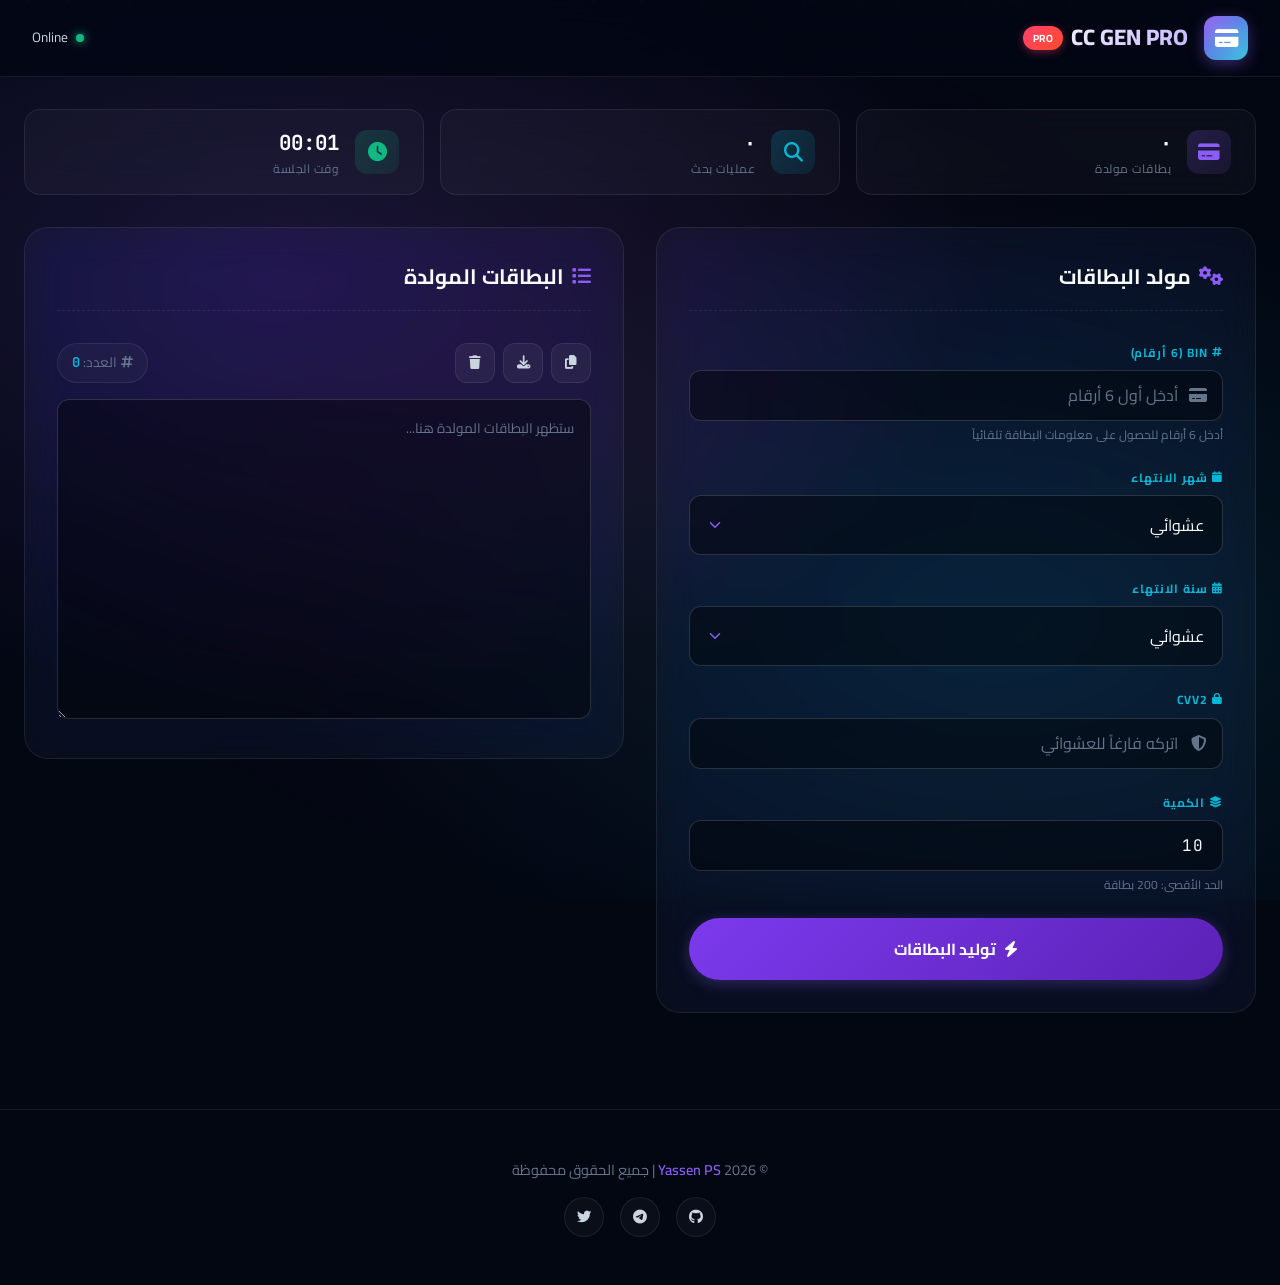
==== commit d7ca6892: "Add files via upload" ====
--- a/index.html
+++ b/index.html
@@ -1,2189 +1,2193 @@
-<!DOCTYPE html>
-<html lang="ar" dir="rtl">
-<head>
-    <meta charset="UTF-8">
-    <meta name="viewport" content="width=device-width, initial-scale=1.0, maximum-scale=5.0">
-    <meta name="description" content="CC GEN PRO - أداة احترافية لتوليد أرقام البطاقات البنكية مع بحث BIN متقدم">
-    <meta name="keywords" content="CC Generator, BIN Lookup, Credit Card, Yassen PS">
-    <meta name="author" content="Yassen PS">
-    <meta name="theme-color" content="#030712">
-    <meta name="apple-mobile-web-app-capable" content="yes">
-    <meta name="apple-mobile-web-app-status-bar-style" content="black-translucent">
-    
-    <!-- Preconnect for Performance -->
-    <link rel="preconnect" href="https://fonts.googleapis.com">
-    <link rel="preconnect" href="https://fonts.gstatic.com" crossorigin>
-    <link rel="preconnect" href="https://cdnjs.cloudflare.com">
-    
-    <!-- Fonts & Icons -->
-    <link href="https://fonts.googleapis.com/css2?family=Cairo:wght@300;400;600;700;800;900&family=JetBrains+Mono:wght@400;500;600&display=swap" rel="stylesheet">
-    <link rel="stylesheet" href="https://cdnjs.cloudflare.com/ajax/libs/font-awesome/6.5.1/css/all.min.css">
-    
-    <title>CC GEN PRO | Yassen PS</title>
-    
-    <style>
-        /* ============================================
-           CSS VARIABLES - Design System
-           ============================================ */
-        :root {
-            /* Primary Colors */
-            --primary-50: #f3e8ff;
-            --primary-100: #e9d5ff;
-            --primary-300: #c4b5fd;
-            --primary-500: #8b5cf6;
-            --primary-600: #7c3aed;
-            --primary-700: #6d28d9;
-            --primary-800: #5b21b6;
-            --primary-900: #4c1d95;
-            
-            /* Accent Colors */
-            --accent-cyan: #06b6d4;
-            --accent-pink: #ec4899;
-            --accent-orange: #f97316;
-            --accent-green: #10b981;
-            
-            /* Background Colors */
-            --bg-primary: #030712;
-            --bg-secondary: #0f172a;
-            --bg-tertiary: #1e293b;
-            --bg-card: rgba(15, 23, 42, 0.6);
-            --bg-glass: rgba(255, 255, 255, 0.03);
-            --bg-input: rgba(0, 0, 0, 0.4);
-            
-            /* Text Colors */
-            --text-primary: #f8fafc;
-            --text-secondary: #cbd5e1;
-            --text-muted: #64748b;
-            --text-accent: #06b6d4;
-            
-            /* Status Colors */
-            --success: #10b981;
-            --success-bg: rgba(16, 185, 129, 0.1);
-            --warning: #f59e0b;
-            --warning-bg: rgba(245, 158, 11, 0.1);
-            --danger: #ef4444;
-            --danger-bg: rgba(239, 68, 68, 0.1);
-            --info: #3b82f6;
-            --info-bg: rgba(59, 130, 246, 0.1);
-            
-            /* Border Colors */
-            --border-light: rgba(255, 255, 255, 0.08);
-            --border-medium: rgba(255, 255, 255, 0.15);
-            --border-accent: rgba(139, 92, 246, 0.4);
-            
-            /* Spacing */
-            --space-xs: 0.25rem;
-            --space-sm: 0.5rem;
-            --space-md: 1rem;
-            --space-lg: 1.5rem;
-            --space-xl: 2rem;
-            --space-2xl: 3rem;
-            --space-3xl: 4rem;
-            
-            /* Border Radius */
-            --radius-sm: 8px;
-            --radius-md: 12px;
-            --radius-lg: 16px;
-            --radius-xl: 24px;
-            --radius-2xl: 32px;
-            --radius-full: 9999px;
-            
-            /* Shadows */
-            --shadow-sm: 0 1px 2px rgba(0, 0, 0, 0.3);
-            --shadow-md: 0 4px 6px -1px rgba(0, 0, 0, 0.4);
-            --shadow-lg: 0 10px 15px -3px rgba(0, 0, 0, 0.5);
-            --shadow-xl: 0 20px 25px -5px rgba(0, 0, 0, 0.6);
-            --shadow-glow: 0 0 30px rgba(139, 92, 246, 0.3);
-            --shadow-glow-cyan: 0 0 30px rgba(6, 182, 212, 0.3);
-            
-            /* Transitions */
-            --transition-fast: 150ms cubic-bezier(0.4, 0, 0.2, 1);
-            --transition-base: 250ms cubic-bezier(0.4, 0, 0.2, 1);
-            --transition-slow: 350ms cubic-bezier(0.4, 0, 0.2, 1);
-            --transition-spring: 500ms cubic-bezier(0.34, 1.56, 0.64, 1);
-            
-            /* Typography */
-            --font-sans: 'Cairo', 'Segoe UI', system-ui, -apple-system, sans-serif;
-            --font-mono: 'JetBrains Mono', 'Courier New', monospace;
-        }
-
-        /* ============================================
-           RESET & BASE STYLES
-           ============================================ */
-        *, *::before, *::after {
-            margin: 0;
-            padding: 0;
-            box-sizing: border-box;
-        }
-
-        html {
-            scroll-behavior: smooth;
-            -webkit-text-size-adjust: 100%;
-        }
-
-        body {
-            background: var(--bg-primary);
-            color: var(--text-primary);
-            font-family: var(--font-sans);
-            min-height: 100vh;
-            overflow-x: hidden;
-            line-height: 1.6;
-            font-size: 16px;
-            -webkit-font-smoothing: antialiased;
-            -moz-osx-font-smoothing: grayscale;
-            position: relative;
-        }
-
-        /* Animated Mesh Gradient Background */
-        body::before {
-            content: '';
-            position: fixed;
-            top: 0;
-            left: 0;
-            width: 100%;
-            height: 100%;
-            background: 
-                radial-gradient(ellipse at 20% 30%, rgba(139, 92, 246, 0.15) 0%, transparent 50%),
-                radial-gradient(ellipse at 80% 70%, rgba(6, 182, 212, 0.1) 0%, transparent 50%),
-                radial-gradient(ellipse at 50% 50%, rgba(236, 72, 153, 0.05) 0%, transparent 70%);
-            z-index: -1;
-            animation: bgShift 20s ease-in-out infinite alternate;
-            pointer-events: none;
-        }
-
-        @keyframes bgShift {
-            0% { transform: scale(1) rotate(0deg); opacity: 1; }
-            100% { transform: scale(1.1) rotate(2deg); opacity: 0.8; }
-        }
-
-        /* Animated Particles Background */
-        .particles {
-            position: fixed;
-            top: 0;
-            left: 0;
-            width: 100%;
-            height: 100%;
-            pointer-events: none;
-            z-index: -1;
-            overflow: hidden;
-        }
-
-        .particle {
-            position: absolute;
-            width: 3px;
-            height: 3px;
-            background: var(--primary-500);
-            border-radius: 50%;
-            opacity: 0.3;
-            animation: float 15s infinite linear;
-        }
-
-        @keyframes float {
-            0% { transform: translateY(100vh) translateX(0); opacity: 0; }
-            10% { opacity: 0.3; }
-            90% { opacity: 0.3; }
-            100% { transform: translateY(-100px) translateX(100px); opacity: 0; }
-        }
-
-        /* Selection */
-        ::selection {
-            background: var(--primary-600);
-            color: white;
-        }
-
-        /* Scrollbar */
-        ::-webkit-scrollbar {
-            width: 10px;
-            height: 10px;
-        }
-
-        ::-webkit-scrollbar-track {
-            background: var(--bg-secondary);
-        }
-
-        ::-webkit-scrollbar-thumb {
-            background: linear-gradient(180deg, var(--primary-600), var(--primary-800));
-            border-radius: var(--radius-full);
-            border: 2px solid var(--bg-secondary);
-        }
-
-        ::-webkit-scrollbar-thumb:hover {
-            background: linear-gradient(180deg, var(--primary-500), var(--primary-700));
-        }
-
-        /* ============================================
-           NAVIGATION
-           ============================================ */
-        .nav {
-            background: rgba(3, 7, 18, 0.85);
-            backdrop-filter: blur(20px) saturate(180%);
-            -webkit-backdrop-filter: blur(20px) saturate(180%);
-            border-bottom: 1px solid var(--border-light);
-            padding: var(--space-md) 0;
-            position: sticky;
-            top: 0;
-            z-index: 1000;
-            transition: all var(--transition-base);
-        }
-
-        .nav.scrolled {
-            padding: var(--space-sm) 0;
-            box-shadow: var(--shadow-lg);
-            background: rgba(3, 7, 18, 0.95);
-        }
-
-        .nav-content {
-            max-width: 1400px;
-            margin: 0 auto;
-            padding: 0 var(--space-xl);
-            display: flex;
-            align-items: center;
-            justify-content: space-between;
-            gap: var(--space-md);
-        }
-
-        .nav-brand {
-            display: flex;
-            align-items: center;
-            gap: var(--space-md);
-        }
-
-        .nav-logo {
-            width: 44px;
-            height: 44px;
-            background: linear-gradient(135deg, var(--primary-600), var(--accent-cyan));
-            border-radius: var(--radius-md);
-            display: flex;
-            align-items: center;
-            justify-content: center;
-            font-size: 1.3rem;
-            color: white;
-            box-shadow: 0 4px 15px rgba(139, 92, 246, 0.4);
-            position: relative;
-            overflow: hidden;
-        }
-
-        .nav-logo::before {
-            content: '';
-            position: absolute;
-            top: -50%;
-            left: -50%;
-            width: 200%;
-            height: 200%;
-            background: linear-gradient(
-                45deg,
-                transparent,
-                rgba(255, 255, 255, 0.2),
-                transparent
-            );
-            animation: shine 3s infinite;
-        }
-
-        @keyframes shine {
-            0% { transform: translateX(-100%) translateY(-100%) rotate(45deg); }
-            100% { transform: translateX(100%) translateY(100%) rotate(45deg); }
-        }
-
-        .nav-title {
-            font-size: 1.4rem;
-            font-weight: 800;
-            background: linear-gradient(135deg, #fff 0%, var(--primary-300) 100%);
-            -webkit-background-clip: text;
-            background-clip: text;
-            color: transparent;
-            display: flex;
-            align-items: center;
-            gap: var(--space-sm);
-            flex-wrap: wrap;
-        }
-
-        .badge-pro {
-            background: linear-gradient(135deg, #ff416c, #ff4b2b);
-            font-size: 0.65rem;
-            font-weight: 700;
-            padding: 4px 10px;
-            border-radius: var(--radius-full);
-            color: white;
-            letter-spacing: 0.5px;
-            box-shadow: 0 2px 8px rgba(255, 65, 108, 0.4);
-            animation: pulse 2s infinite;
-        }
-
-        @keyframes pulse {
-            0%, 100% { transform: scale(1); }
-            50% { transform: scale(1.05); }
-        }
-
-        .nav-status {
-            display: flex;
-            align-items: center;
-            gap: var(--space-sm);
-            font-size: 0.85rem;
-            color: var(--text-secondary);
-        }
-
-        .status-dot {
-            width: 8px;
-            height: 8px;
-            background: var(--success);
-            border-radius: 50%;
-            box-shadow: 0 0 10px var(--success);
-            animation: blink 2s infinite;
-        }
-
-        @keyframes blink {
-            0%, 100% { opacity: 1; }
-            50% { opacity: 0.5; }
-        }
-
-        /* ============================================
-           CONTAINER & LAYOUT
-           ============================================ */
-        .container {
-            max-width: 1400px;
-            margin: 0 auto;
-            padding: var(--space-xl) var(--space-lg);
-        }
-
-        /* Stats Bar */
-        .stats-bar {
-            display: grid;
-            grid-template-columns: repeat(auto-fit, minmax(200px, 1fr));
-            gap: var(--space-md);
-            margin-bottom: var(--space-xl);
-        }
-
-        .stat-item {
-            background: var(--bg-glass);
-            backdrop-filter: blur(16px);
-            -webkit-backdrop-filter: blur(16px);
-            border: 1px solid var(--border-light);
-            border-radius: var(--radius-lg);
-            padding: var(--space-md) var(--space-lg);
-            display: flex;
-            align-items: center;
-            gap: var(--space-md);
-            transition: all var(--transition-base);
-        }
-
-        .stat-item:hover {
-            border-color: var(--border-accent);
-            transform: translateY(-2px);
-        }
-
-        .stat-icon {
-            width: 44px;
-            height: 44px;
-            border-radius: var(--radius-md);
-            display: flex;
-            align-items: center;
-            justify-content: center;
-            font-size: 1.2rem;
-            flex-shrink: 0;
-        }
-
-        .stat-icon.purple {
-            background: linear-gradient(135deg, rgba(139, 92, 246, 0.2), rgba(139, 92, 246, 0.1));
-            color: var(--primary-500);
-        }
-
-        .stat-icon.cyan {
-            background: linear-gradient(135deg, rgba(6, 182, 212, 0.2), rgba(6, 182, 212, 0.1));
-            color: var(--accent-cyan);
-        }
-
-        .stat-icon.green {
-            background: linear-gradient(135deg, rgba(16, 185, 129, 0.2), rgba(16, 185, 129, 0.1));
-            color: var(--success);
-        }
-
-        .stat-content {
-            display: flex;
-            flex-direction: column;
-        }
-
-        .stat-value {
-            font-size: 1.3rem;
-            font-weight: 700;
-            color: var(--text-primary);
-            font-family: var(--font-mono);
-        }
-
-        .stat-label {
-            font-size: 0.75rem;
-            color: var(--text-muted);
-            text-transform: uppercase;
-            letter-spacing: 0.5px;
-        }
-
-        /* Main Grid */
-        .row {
-            display: grid;
-            grid-template-columns: 1fr;
-            gap: var(--space-xl);
-        }
-
-        @media (min-width: 900px) {
-            .row {
-                grid-template-columns: 1fr 1fr;
-            }
-        }
-
-        /* ============================================
-           GLASS CARD
-           ============================================ */
-        .glass-card {
-            background: var(--bg-glass);
-            backdrop-filter: blur(20px) saturate(180%);
-            -webkit-backdrop-filter: blur(20px) saturate(180%);
-            border: 1px solid var(--border-light);
-            border-radius: var(--radius-xl);
-            padding: var(--space-xl);
-            transition: all var(--transition-base);
-            position: relative;
-            overflow: hidden;
-        }
-
-        .glass-card::before {
-            content: '';
-            position: absolute;
-            top: 0;
-            left: -100%;
-            width: 100%;
-            height: 100%;
-            background: linear-gradient(
-                90deg,
-                transparent,
-                rgba(255, 255, 255, 0.03),
-                transparent
-            );
-            transition: left 0.8s ease;
-            pointer-events: none;
-        }
-
-        .glass-card:hover {
-            border-color: var(--border-accent);
-            transform: translateY(-4px);
-            box-shadow: var(--shadow-glow);
-        }
-
-        .glass-card:hover::before {
-            left: 100%;
-        }
-
-        /* Card Header */
-        .card-header {
-            display: flex;
-            align-items: center;
-            justify-content: space-between;
-            margin-bottom: var(--space-xl);
-            padding-bottom: var(--space-md);
-            border-bottom: 1px dashed var(--border-light);
-            flex-wrap: wrap;
-            gap: var(--space-sm);
-        }
-
-        .card-title {
-            display: flex;
-            align-items: center;
-            gap: var(--space-sm);
-            font-size: 1.3rem;
-            font-weight: 700;
-            color: var(--text-primary);
-        }
-
-        .card-title i {
-            color: var(--primary-500);
-            font-size: 1.2rem;
-        }
-
-        .card-actions {
-            display: flex;
-            gap: var(--space-sm);
-        }
-
-        /* ============================================
-           FORM ELEMENTS
-           ============================================ */
-        .form-group {
-            margin-bottom: var(--space-lg);
-            position: relative;
-        }
-
-        .form-label {
-            display: flex;
-            align-items: center;
-            gap: var(--space-xs);
-            margin-bottom: var(--space-sm);
-            font-size: 0.75rem;
-            font-weight: 700;
-            text-transform: uppercase;
-            letter-spacing: 0.08em;
-            color: var(--accent-cyan);
-        }
-
-        .form-label i {
-            font-size: 0.7rem;
-        }
-
-        .form-input,
-        .form-select {
-            width: 100%;
-            padding: 14px 18px;
-            background: var(--bg-input);
-            border: 1.5px solid var(--border-medium);
-            border-radius: var(--radius-md);
-            color: var(--text-primary);
-            font-size: 1rem;
-            font-family: var(--font-sans);
-            transition: all var(--transition-fast);
-            -webkit-appearance: none;
-            appearance: none;
-        }
-
-        .form-input {
-            font-family: var(--font-mono);
-            letter-spacing: 1px;
-        }
-
-        .form-select {
-            background-image: url("data:image/svg+xml;charset=UTF-8,%3csvg xmlns='http://www.w3.org/2000/svg' viewBox='0 0 24 24' fill='none' stroke='%238b5cf6' stroke-width='2' stroke-linecap='round' stroke-linejoin='round'%3e%3cpolyline points='6 9 12 15 18 9'%3e%3c/polyline%3e%3c/svg%3e");
-            background-repeat: no-repeat;
-            background-position: left 16px center;
-            background-size: 18px;
-            padding-left: 44px;
-            cursor: pointer;
-        }
-
-        .form-input:focus,
-        .form-select:focus {
-            outline: none;
-            border-color: var(--primary-500);
-            background: rgba(0, 0, 0, 0.6);
-            box-shadow: 
-                0 0 0 3px rgba(139, 92, 246, 0.15),
-                0 0 20px rgba(139, 92, 246, 0.2);
-        }
-
-        .form-input::placeholder {
-            color: var(--text-muted);
-            font-family: var(--font-sans);
-            letter-spacing: normal;
-        }
-
-        .form-help {
-            display: block;
-            margin-top: var(--space-xs);
-            font-size: 0.75rem;
-            color: var(--text-muted);
-        }
-
-        /* Input with Icon */
-        .input-wrapper {
-            position: relative;
-        }
-
-        .input-icon {
-            position: absolute;
-            top: 50%;
-            right: 16px;
-            transform: translateY(-50%);
-            color: var(--text-muted);
-            pointer-events: none;
-            transition: color var(--transition-fast);
-        }
-
-        .input-wrapper .form-input {
-            padding-right: 44px;
-        }
-
-        .input-wrapper:focus-within .input-icon {
-            color: var(--primary-500);
-        }
-
-        /* ============================================
-           BUTTONS
-           ============================================ */
-        .btn {
-            border: none;
-            padding: 14px 24px;
-            border-radius: var(--radius-full);
-            font-weight: 700;
-            font-size: 0.95rem;
-            cursor: pointer;
-            color: white;
-            display: inline-flex;
-            align-items: center;
-            justify-content: center;
-            gap: var(--space-sm);
-            transition: all var(--transition-base);
-            position: relative;
-            overflow: hidden;
-            font-family: var(--font-sans);
-            white-space: nowrap;
-        }
-
-        .btn::before {
-            content: '';
-            position: absolute;
-            top: 0;
-            left: -100%;
-            width: 100%;
-            height: 100%;
-            background: linear-gradient(
-                90deg,
-                transparent,
-                rgba(255, 255, 255, 0.2),
-                transparent
-            );
-            transition: left 0.5s ease;
-        }
-
-        .btn:hover::before {
-            left: 100%;
-        }
-
-        .btn-primary {
-            background: linear-gradient(135deg, var(--primary-600), var(--primary-800));
-            width: 100%;
-            padding: 16px 32px;
-            font-size: 1rem;
-            box-shadow: 0 4px 15px rgba(139, 92, 246, 0.3);
-        }
-
-        .btn-primary:hover {
-            transform: translateY(-2px);
-            box-shadow: 
-                0 10px 25px rgba(139, 92, 246, 0.4),
-                0 0 40px rgba(139, 92, 246, 0.2);
-        }
-
-        .btn-primary:active {
-            transform: translateY(0);
-        }
-
-        .btn-primary.loading {
-            pointer-events: none;
-            opacity: 0.85;
-        }
-
-        .btn-primary.loading .btn-text {
-            visibility: hidden;
-        }
-
-        .btn-primary.loading::after {
-            content: '';
-            position: absolute;
-            width: 22px;
-            height: 22px;
-            border: 2.5px solid rgba(255, 255, 255, 0.3);
-            border-top-color: white;
-            border-radius: 50%;
-            animation: spin 0.8s linear infinite;
-        }
-
-        @keyframes spin {
-            to { transform: rotate(360deg); }
-        }
-
-        .btn-icon {
-            width: 40px;
-            height: 40px;
-            padding: 0;
-            background: rgba(255, 255, 255, 0.05);
-            border: 1px solid var(--border-light);
-            border-radius: var(--radius-md);
-            color: var(--text-secondary);
-            cursor: pointer;
-            transition: all var(--transition-fast);
-            display: inline-flex;
-            align-items: center;
-            justify-content: center;
-        }
-
-        .btn-icon:hover {
-            background: var(--primary-600);
-            border-color: var(--primary-500);
-            color: white;
-            transform: translateY(-2px);
-            box-shadow: var(--shadow-glow);
-        }
-
-        .btn-secondary {
-            background: rgba(255, 255, 255, 0.05);
-            border: 1px solid var(--border-medium);
-            color: var(--text-primary);
-            padding: 8px 16px;
-            font-size: 0.85rem;
-        }
-
-        .btn-secondary:hover {
-            background: rgba(255, 255, 255, 0.1);
-            border-color: var(--primary-500);
-        }
-
-        /* ============================================
-           RESULT AREA
-           ============================================ */
-        .result-wrapper {
-            position: relative;
-        }
-
-        .result-textarea {
-            width: 100%;
-            font-family: var(--font-mono);
-            font-size: 0.85rem;
-            height: 320px;
-            padding: 16px;
-            background: var(--bg-input);
-            border: 1.5px solid var(--border-medium);
-            border-radius: var(--radius-md);
-            color: var(--accent-cyan);
-            resize: vertical;
-            line-height: 1.8;
-            letter-spacing: 0.5px;
-            transition: all var(--transition-fast);
-        }
-
-        .result-textarea:focus {
-            outline: none;
-            border-color: var(--accent-cyan);
-            box-shadow: 0 0 0 3px rgba(6, 182, 212, 0.15);
-        }
-
-        .result-textarea::placeholder {
-            color: var(--text-muted);
-            font-family: var(--font-sans);
-            letter-spacing: normal;
-        }
-
-        .result-actions {
-            display: flex;
-            gap: var(--space-sm);
-            margin-bottom: var(--space-md);
-            flex-wrap: wrap;
-        }
-
-        .result-counter {
-            margin-right: auto;
-            display: flex;
-            align-items: center;
-            gap: var(--space-xs);
-            font-size: 0.85rem;
-            color: var(--text-muted);
-            padding: 8px 14px;
-            background: rgba(255, 255, 255, 0.03);
-            border-radius: var(--radius-full);
-            border: 1px solid var(--border-light);
-        }
-
-        .result-counter strong {
-            color: var(--accent-cyan);
-            font-family: var(--font-mono);
-        }
-
-        /* ============================================
-           BIN PANEL
-           ============================================ */
-        .bin-panel {
-            margin-top: var(--space-2xl);
-            background: var(--bg-glass);
-            backdrop-filter: blur(20px) saturate(180%);
-            -webkit-backdrop-filter: blur(20px) saturate(180%);
-            border: 1px solid var(--border-accent);
-            border-radius: var(--radius-2xl);
-            padding: var(--space-xl);
-            transition: all var(--transition-slow);
-            animation: slideUp 0.5s ease;
-        }
-
-        @keyframes slideUp {
-            from {
-                opacity: 0;
-                transform: translateY(20px);
-            }
-            to {
-                opacity: 1;
-                transform: translateY(0);
-            }
-        }
-
-        .bin-header {
-            display: flex;
-            align-items: center;
-            gap: var(--space-md);
-            padding-bottom: var(--space-lg);
-            margin-bottom: var(--space-lg);
-            border-bottom: 1px dashed var(--border-light);
-            flex-wrap: wrap;
-        }
-
-        .bin-icon {
-            width: 56px;
-            height: 56px;
-            background: linear-gradient(135deg, var(--primary-600), var(--accent-cyan));
-            border-radius: var(--radius-lg);
-            display: flex;
-            align-items: center;
-            justify-content: center;
-            font-size: 1.5rem;
-            color: white;
-            box-shadow: var(--shadow-glow-cyan);
-            flex-shrink: 0;
-        }
-
-        .bin-info {
-            flex: 1;
-            min-width: 200px;
-        }
-
-        .bin-number {
-            display: inline-block;
-            background: rgba(0, 0, 0, 0.5);
-            padding: 6px 18px;
-            border-radius: var(--radius-full);
-            font-family: var(--font-mono);
-            font-size: 1.3rem;
-            font-weight: 600;
-            letter-spacing: 2px;
-            color: var(--accent-cyan);
-            border: 1px solid var(--border-medium);
-        }
-
-        .bin-subtitle {
-            font-size: 0.8rem;
-            color: var(--text-muted);
-            margin-top: 4px;
-        }
-
-        .bin-grid {
-            display: grid;
-            grid-template-columns: repeat(auto-fill, minmax(280px, 1fr));
-            gap: var(--space-md);
-        }
-
-        .bin-item {
-            background: rgba(0, 0, 0, 0.3);
-            border: 1px solid var(--border-light);
-            border-radius: var(--radius-lg);
-            padding: var(--space-md) var(--space-lg);
-            display: flex;
-            align-items: center;
-            gap: var(--space-md);
-            transition: all var(--transition-fast);
-        }
-
-        .bin-item:hover {
-            background: rgba(0, 0, 0, 0.5);
-            border-color: var(--border-accent);
-            transform: translateX(-4px);
-        }
-
-        .bin-item-icon {
-            width: 44px;
-            height: 44px;
-            background: linear-gradient(135deg, rgba(139, 92, 246, 0.2), rgba(139, 92, 246, 0.1));
-            border-radius: var(--radius-md);
-            display: flex;
-            align-items: center;
-            justify-content: center;
-            font-size: 1.2rem;
-            color: var(--primary-500);
-            flex-shrink: 0;
-        }
-
-        .bin-item-content {
-            flex: 1;
-            min-width: 0;
-        }
-
-        .bin-item-label {
-            font-size: 0.7rem;
-            color: var(--text-muted);
-            text-transform: uppercase;
-            letter-spacing: 0.5px;
-            margin-bottom: 2px;
-        }
-
-        .bin-item-value {
-            font-weight: 600;
-            color: var(--text-primary);
-            font-size: 0.95rem;
-            word-break: break-word;
-        }
-
-        .bin-item-value a {
-            color: var(--accent-cyan);
-            text-decoration: none;
-            transition: color var(--transition-fast);
-        }
-
-        .bin-item-value a:hover {
-            color: var(--primary-500);
-            text-decoration: underline;
-        }
-
-        /* Badges */
-        .badge {
-            display: inline-flex;
-            align-items: center;
-            gap: 4px;
-            padding: 3px 12px;
-            border-radius: var(--radius-full);
-            font-size: 0.75rem;
-            font-weight: 600;
-        }
-
-        .badge-success {
-            background: var(--success-bg);
-            color: var(--success);
-            border: 1px solid var(--success);
-        }
-
-        .badge-danger {
-            background: var(--danger-bg);
-            color: var(--danger);
-            border: 1px solid var(--danger);
-        }
-
-        /* Loader */
-        .loader {
-            text-align: center;
-            padding: var(--space-2xl);
-        }
-
-        .spinner {
-            width: 40px;
-            height: 40px;
-            border: 3px solid rgba(139, 92, 246, 0.2);
-            border-top-color: var(--primary-500);
-            border-radius: 50%;
-            animation: spin 0.8s linear infinite;
-            margin: 0 auto var(--space-md);
-        }
-
-        .loader-text {
-            color: var(--text-secondary);
-            font-size: 0.9rem;
-        }
-
-        /* Error State */
-        .error-state {
-            grid-column: 1 / -1;
-            text-align: center;
-            background: var(--danger-bg);
-            border: 1px solid var(--danger);
-            border-radius: var(--radius-lg);
-            padding: var(--space-xl);
-        }
-
-        .error-state i {
-            font-size: 2.5rem;
-            color: var(--warning);
-            margin-bottom: var(--space-md);
-        }
-
-        .error-state strong {
-            display: block;
-            font-size: 1.1rem;
-            margin-bottom: var(--space-xs);
-        }
-
-        .error-state span {
-            font-size: 0.85rem;
-            color: var(--text-muted);
-        }
-
-        /* Info Notice */
-        .info-notice {
-            margin-top: var(--space-lg);
-            background: var(--info-bg);
-            border: 1px solid var(--info);
-            border-right: 4px solid var(--info);
-            padding: var(--space-md) var(--space-lg);
-            border-radius: var(--radius-md);
-            font-size: 0.85rem;
-            color: var(--text-secondary);
-            display: flex;
-            align-items: flex-start;
-            gap: var(--space-sm);
-        }
-
-        .info-notice i {
-            color: var(--info);
-            margin-top: 3px;
-            flex-shrink: 0;
-        }
-
-        .info-notice a {
-            color: var(--accent-cyan);
-            text-decoration: none;
-            font-weight: 600;
-        }
-
-        .info-notice a:hover {
-            text-decoration: underline;
-        }
-
-        /* ============================================
-           TOAST NOTIFICATIONS
-           ============================================ */
-        .toast-container {
-            position: fixed;
-            top: 90px;
-            left: 20px;
-            z-index: 9999;
-            display: flex;
-            flex-direction: column;
-            gap: 10px;
-            pointer-events: none;
-        }
-
-        .toast {
-            background: rgba(15, 23, 42, 0.95);
-            backdrop-filter: blur(20px);
-            -webkit-backdrop-filter: blur(20px);
-            border: 1px solid var(--border-light);
-            border-radius: var(--radius-md);
-            padding: 14px 20px;
-            display: flex;
-            align-items: center;
-            gap: 12px;
-            min-width: 280px;
-            max-width: 400px;
-            box-shadow: var(--shadow-xl);
-            transform: translateX(-120%);
-            opacity: 0;
-            transition: all var(--transition-spring);
-            pointer-events: auto;
-        }
-
-        .toast.show {
-            transform: translateX(0);
-            opacity: 1;
-        }
-
-        .toast-success { border-right: 4px solid var(--success); }
-        .toast-error { border-right: 4px solid var(--danger); }
-        .toast-warning { border-right: 4px solid var(--warning); }
-        .toast-info { border-right: 4px solid var(--info); }
-
-        .toast i {
-            font-size: 1.2rem;
-            flex-shrink: 0;
-        }
-
-        .toast-success i { color: var(--success); }
-        .toast-error i { color: var(--danger); }
-        .toast-warning i { color: var(--warning); }
-        .toast-info i { color: var(--info); }
-
-        .toast-content {
-            flex: 1;
-            font-size: 0.9rem;
-            color: var(--text-primary);
-        }
-
-        .toast-close {
-            background: none;
-            border: none;
-            color: var(--text-muted);
-            cursor: pointer;
-            padding: 4px;
-            transition: color var(--transition-fast);
-        }
-
-        .toast-close:hover {
-            color: var(--text-primary);
-        }
-
-        /* ============================================
-           FOOTER
-           ============================================ */
-        footer {
-            text-align: center;
-            padding: var(--space-2xl) var(--space-lg);
-            color: var(--text-muted);
-            border-top: 1px solid var(--border-light);
-            margin-top: var(--space-3xl);
-            font-size: 0.9rem;
-        }
-
-        footer a {
-            color: var(--primary-500);
-            text-decoration: none;
-            font-weight: 600;
-            transition: color var(--transition-fast);
-        }
-
-        footer a:hover {
-            color: var(--accent-cyan);
-        }
-
-        .footer-social {
-            display: flex;
-            justify-content: center;
-            gap: var(--space-md);
-            margin-top: var(--space-md);
-        }
-
-        .footer-social a {
-            width: 40px;
-            height: 40px;
-            background: rgba(255, 255, 255, 0.03);
-            border: 1px solid var(--border-light);
-            border-radius: 50%;
-            display: flex;
-            align-items: center;
-            justify-content: center;
-            color: var(--text-secondary);
-            transition: all var(--transition-base);
-        }
-
-        .footer-social a:hover {
-            background: var(--primary-600);
-            border-color: var(--primary-500);
-            color: white;
-            transform: translateY(-3px);
-            box-shadow: var(--shadow-glow);
-        }
-
-        /* ============================================
-           RESPONSIVE DESIGN
-           ============================================ */
-        @media (max-width: 767px) {
-            .container {
-                padding: var(--space-md);
-            }
-
-            .nav-content {
-                padding: 0 var(--space-md);
-            }
-
-            .nav-title {
-                font-size: 1.1rem;
-            }
-
-            .nav-logo {
-                width: 38px;
-                height: 38px;
-                font-size: 1.1rem;
-            }
-
-            .nav-status {
-                display: none;
-            }
-
-            .glass-card {
-                padding: var(--space-lg);
-                border-radius: var(--radius-lg);
-            }
-
-            .card-title {
-                font-size: 1.1rem;
-            }
-
-            .btn-primary {
-                padding: 14px 24px;
-                font-size: 0.95rem;
-            }
-
-            .form-input,
-            .form-select {
-                padding: 14px 16px;
-                font-size: 16px;
-            }
-
-            .result-textarea {
-                height: 240px;
-                font-size: 0.8rem;
-            }
-
-            .stats-bar {
-                grid-template-columns: repeat(2, 1fr);
-            }
-
-            .stat-item {
-                padding: var(--space-sm) var(--space-md);
-            }
-
-            .stat-value {
-                font-size: 1.1rem;
-            }
-
-            .stat-label {
-                font-size: 0.7rem;
-            }
-
-            .bin-panel {
-                padding: var(--space-lg);
-            }
-
-            .bin-number {
-                font-size: 1.1rem;
-            }
-
-            .bin-grid {
-                grid-template-columns: 1fr;
-            }
-
-            .toast-container {
-                left: 10px;
-                right: 10px;
-                top: 80px;
-            }
-
-            .toast {
-                min-width: auto;
-                max-width: none;
-            }
-        }
-
-        @media (max-width: 400px) {
-            .stats-bar {
-                grid-template-columns: 1fr;
-            }
-
-            .nav-title {
-                font-size: 1rem;
-            }
-
-            .badge-pro {
-                font-size: 0.6rem;
-                padding: 3px 8px;
-            }
-        }
-
-        /* Reduced Motion */
-        @media (prefers-reduced-motion: reduce) {
-            *,
-            *::before,
-            *::after {
-                animation-duration: 0.01ms !important;
-                animation-iteration-count: 1 !important;
-                transition-duration: 0.01ms !important;
-            }
-        }
-
-        /* Print Styles */
-        @media print {
-            .nav, .btn, .bin-panel, footer, .toast-container {
-                display: none !important;
-            }
-            
-            body {
-                background: white;
-                color: black;
-            }
-        }
-    </style>
-</head>
-<body>
-
-<!-- Animated Particles Background -->
-<div class="particles" id="particles" aria-hidden="true"></div>
-
-<!-- Navigation -->
-<nav class="nav" id="mainNav" role="navigation" aria-label="القائمة الرئيسية">
-    <div class="nav-content">
-        <div class="nav-brand">
-            <div class="nav-logo" aria-hidden="true">
-                <i class="fas fa-credit-card"></i>
-            </div>
-            <h1 class="nav-title">
-                CC GEN PRO
-                <span class="badge-pro">PRO</span>
-            </h1>
-        </div>
-        <div class="nav-status">
-            <span class="status-dot" aria-hidden="true"></span>
-            <span>Online</span>
-        </div>
-    </div>
-</nav>
-
-<!-- Toast Container -->
-<div class="toast-container" id="toastContainer" aria-live="polite"></div>
-
-<!-- Main Container -->
-<main class="container" role="main">
-    
-    <!-- Stats Bar -->
-    <div class="stats-bar" aria-label="إحصائيات الجلسة">
-        <div class="stat-item">
-            <div class="stat-icon purple">
-                <i class="fas fa-credit-card"></i>
-            </div>
-            <div class="stat-content">
-                <span class="stat-value" id="totalGenerated">0</span>
-                <span class="stat-label">بطاقات مولدة</span>
-            </div>
-        </div>
-        <div class="stat-item">
-            <div class="stat-icon cyan">
-                <i class="fas fa-search"></i>
-            </div>
-            <div class="stat-content">
-                <span class="stat-value" id="totalLookups">0</span>
-                <span class="stat-label">عمليات بحث</span>
-            </div>
-        </div>
-        <div class="stat-item">
-            <div class="stat-icon green">
-                <i class="fas fa-clock"></i>
-            </div>
-            <div class="stat-content">
-                <span class="stat-value" id="sessionTime">00:00</span>
-                <span class="stat-label">وقت الجلسة</span>
-            </div>
-        </div>
-    </div>
-
-    <!-- Main Grid -->
-    <div class="row">
-        
-        <!-- Generator Card -->
-        <section class="col" aria-labelledby="generator-title">
-            <div class="glass-card">
-                <div class="card-header">
-                    <h2 id="generator-title" class="card-title">
-                        <i class="fas fa-cogs" aria-hidden="true"></i>
-                        <span>مولد البطاقات</span>
-                    </h2>
-                </div>
-                
-                <form id="generatorForm" novalidate>
-                    <div class="form-group">
-                        <label class="form-label" for="binInput">
-                            <i class="fas fa-hashtag" aria-hidden="true"></i>
-                            BIN (6 أرقام)
-                        </label>
-                        <div class="input-wrapper">
-                            <input 
-                                type="text" 
-                                id="binInput" 
-                                class="form-input"
-                                placeholder="أدخل أول 6 أرقام"
-                                maxlength="16"
-                                autocomplete="off"
-                                inputmode="numeric"
-                                pattern="[0-9]*"
-                                aria-describedby="bin-help"
-                                required
-                            >
-                            <i class="fas fa-credit-card input-icon" aria-hidden="true"></i>
-                        </div>
-                        <small id="bin-help" class="form-help">
-                            أدخل 6 أرقام للحصول على معلومات البطاقة تلقائياً
-                        </small>
-                    </div>
-
-                    <div class="form-group">
-                        <label class="form-label" for="monthSelect">
-                            <i class="fas fa-calendar" aria-hidden="true"></i>
-                            شهر الانتهاء
-                        </label>
-                        <select id="monthSelect" class="form-select">
-                            <option value="">عشوائي</option>
-                            <option value="01">01 - يناير</option>
-                            <option value="02">02 - فبراير</option>
-                            <option value="03">03 - مارس</option>
-                            <option value="04">04 - أبريل</option>
-                            <option value="05">05 - مايو</option>
-                            <option value="06">06 - يونيو</option>
-                            <option value="07">07 - يوليو</option>
-                            <option value="08">08 - أغسطس</option>
-                            <option value="09">09 - سبتمبر</option>
-                            <option value="10">10 - أكتوبر</option>
-                            <option value="11">11 - نوفمبر</option>
-                            <option value="12">12 - ديسمبر</option>
-                        </select>
-                    </div>
-
-                    <div class="form-group">
-                        <label class="form-label" for="yearSelect">
-                            <i class="fas fa-calendar-alt" aria-hidden="true"></i>
-                            سنة الانتهاء
-                        </label>
-                        <select id="yearSelect" class="form-select">
-                            <option value="">عشوائي</option>
-                        </select>
-                    </div>
-
-                    <div class="form-group">
-                        <label class="form-label" for="cvvInput">
-                            <i class="fas fa-lock" aria-hidden="true"></i>
-                            CVV2
-                        </label>
-                        <div class="input-wrapper">
-                            <input 
-                                type="text" 
-                                id="cvvInput" 
-                                class="form-input"
-                                placeholder="اتركه فارغاً للعشوائي"
-                                maxlength="4"
-                                inputmode="numeric"
-                                pattern="[0-9]*"
-                            >
-                            <i class="fas fa-shield-alt input-icon" aria-hidden="true"></i>
-                        </div>
-                    </div>
-
-                    <div class="form-group">
-                        <label class="form-label" for="quantity">
-                            <i class="fas fa-layer-group" aria-hidden="true"></i>
-                            الكمية
-                        </label>
-                        <input 
-                            type="number" 
-                            id="quantity" 
-                            class="form-input"
-                            value="10" 
-                            min="1" 
-                            max="200"
-                            inputmode="numeric"
-                        >
-                        <small class="form-help">الحد الأقصى: 200 بطاقة</small>
-                    </div>
-
-                    <button type="submit" class="btn btn-primary" id="generateBtn">
-                        <i class="fas fa-bolt" aria-hidden="true"></i>
-                        <span class="btn-text">توليد البطاقات</span>
-                    </button>
-                </form>
-            </div>
-        </section>
-
-        <!-- Results Card -->
-        <section class="col" aria-labelledby="results-title">
-            <div class="glass-card">
-                <div class="card-header">
-                    <h2 id="results-title" class="card-title">
-                        <i class="fas fa-list" aria-hidden="true"></i>
-                        <span>البطاقات المولدة</span>
-                    </h2>
-                </div>
-
-                <div class="result-actions">
-                    <button type="button" class="btn-icon" id="copyBtn" aria-label="نسخ النتائج" title="نسخ">
-                        <i class="fas fa-copy"></i>
-                    </button>
-                    <button type="button" class="btn-icon" id="downloadBtn" aria-label="تحميل النتائج" title="تحميل">
-                        <i class="fas fa-download"></i>
-                    </button>
-                    <button type="button" class="btn-icon" id="clearBtn" aria-label="مسح النتائج" title="مسح">
-                        <i class="fas fa-trash"></i>
-                    </button>
-                    <div class="result-counter">
-                        <i class="fas fa-hashtag" aria-hidden="true"></i>
-                        <span>العدد: <strong id="resultCount">0</strong></span>
-                    </div>
-                </div>
-
-                <div class="result-wrapper">
-                    <textarea 
-                        id="resultArea" 
-                        class="result-textarea" 
-                        readonly 
-                        placeholder="ستظهر البطاقات المولدة هنا..."
-                        aria-label="نتائج البطاقات المولدة"
-                    ></textarea>
-                </div>
-            </div>
-        </section>
-    </div>
-
-    <!-- BIN Panel -->
-    <div id="binPanel" class="bin-panel" style="display: none;" aria-labelledby="bin-title">
-        <div class="bin-header">
-            <div class="bin-icon" aria-hidden="true">
-                <i class="fas fa-credit-card"></i>
-            </div>
-            <div class="bin-info">
-                <h3 id="bin-title" style="font-size: 0.85rem; color: var(--text-muted); margin-bottom: 4px;">BIN Information</h3>
-                <span id="binNumberSpan" class="bin-number">------</span>
-                <div class="bin-subtitle" id="binSubtitle">معلومات بطاقة البنكية</div>
-            </div>
-            <button type="button" class="btn btn-secondary" id="retryBinBtn" aria-label="إعادة المحاولة">
-                <i class="fas fa-sync-alt" aria-hidden="true"></i>
-                <span>إعادة</span>
-            </button>
-        </div>
-        
-        <div id="binContent" class="bin-grid">
-            <div class="loader">
-                <div class="spinner"></div>
-                <div class="loader-text">في انتظار إدخال BIN...</div>
-            </div>
-        </div>
-        
-        <div id="binLoader" class="loader" style="display: none;">
-            <div class="spinner"></div>
-            <div class="loader-text">جاري جلب البيانات...</div>
-        </div>
-
-        <div id="apiNotice" class="info-notice" style="display: none;">
-            <i class="fas fa-info-circle" aria-hidden="true"></i>
-            <div>
-                <strong>ملاحظة:</strong> خدمة binlist.net لها حدود استخدام. 
-                للحصول على استخدام غير محدود، قم بزيارة 
-                <a href="https://iinlist.com" target="_blank" rel="noopener noreferrer">iinlist.com</a>
-            </div>
-        </div>
-    </div>
-</main>
-
-<!-- Footer -->
-<footer role="contentinfo">
-    <div>
-        © 2026 <a href="#">Yassen PS</a> | جميع الحقوق محفوظة
-    </div>
-    <div class="footer-social">
-        <a href="#" aria-label="GitHub" title="GitHub">
-            <i class="fab fa-github"></i>
-        </a>
-        <a href="#" aria-label="Telegram" title="Telegram">
-            <i class="fab fa-telegram"></i>
-        </a>
-        <a href="#" aria-label="Twitter" title="Twitter">
-            <i class="fab fa-twitter"></i>
-        </a>
-    </div>
-</footer>
-
-<script>
-/* ============================================
-   APPLICATION CLASS
-   ============================================ */
-class App {
-    constructor() {
-        this.stats = {
-            totalGenerated: 0,
-            totalLookups: 0,
-            sessionStart: Date.now()
-        };
-        this.currentBin = null;
-        this.debounceTimer = null;
-        this.elements = {};
-        this.init();
-    }
-
-    init() {
-        this.cacheElements();
-        this.populateYears();
-        this.bindEvents();
-        this.startSessionTimer();
-        this.createParticles();
-        this.setupNavScroll();
-        this.loadStats();
-    }
-
-    cacheElements() {
-        this.elements = {
-            nav: document.getElementById('mainNav'),
-            binInput: document.getElementById('binInput'),
-            monthSelect: document.getElementById('monthSelect'),
-            yearSelect: document.getElementById('yearSelect'),
-            cvvInput: document.getElementById('cvvInput'),
-            quantity: document.getElementById('quantity'),
-            generateBtn: document.getElementById('generateBtn'),
-            resultArea: document.getElementById('resultArea'),
-            resultCount: document.getElementById('resultCount'),
-            copyBtn: document.getElementById('copyBtn'),
-            downloadBtn: document.getElementById('downloadBtn'),
-            clearBtn: document.getElementById('clearBtn'),
-            generatorForm: document.getElementById('generatorForm'),
-            binPanel: document.getElementById('binPanel'),
-            binContent: document.getElementById('binContent'),
-            binLoader: document.getElementById('binLoader'),
-            binNumberSpan: document.getElementById('binNumberSpan'),
-            binSubtitle: document.getElementById('binSubtitle'),
-            retryBinBtn: document.getElementById('retryBinBtn'),
-            apiNotice: document.getElementById('apiNotice'),
-            totalGenerated: document.getElementById('totalGenerated'),
-            totalLookups: document.getElementById('totalLookups'),
-            sessionTime: document.getElementById('sessionTime'),
-            toastContainer: document.getElementById('toastContainer'),
-            particles: document.getElementById('particles')
-        };
-    }
-
-    populateYears() {
-        const currentYear = new Date().getFullYear();
-        for (let y = currentYear; y <= currentYear + 10; y++) {
-            const option = document.createElement('option');
-            option.value = y;
-            option.textContent = y;
-            this.elements.yearSelect.appendChild(option);
-        }
-    }
-
-    bindEvents() {
-        // Form submission
-        this.elements.generatorForm.addEventListener('submit', (e) => {
-            e.preventDefault();
-            this.generateCards();
-        });
-
-        // Action buttons
-        this.elements.copyBtn.addEventListener('click', () => this.copyToClipboard());
-        this.elements.downloadBtn.addEventListener('click', () => this.downloadResults());
-        this.elements.clearBtn.addEventListener('click', () => this.clearResults());
-
-        // BIN input
-        this.elements.binInput.addEventListener('input', (e) => {
-            e.target.value = e.target.value.replace(/\D/g, '').substring(0, 16);
-            this.handleBinInput();
-        });
-
-        this.elements.binInput.addEventListener('blur', () => {
-            const val = this.elements.binInput.value.replace(/\D/g, '');
-            if (val.length >= 6) this.lookupBIN(val.substring(0, 6));
-        });
-
-        // Retry button
-        this.elements.retryBinBtn.addEventListener('click', () => {
-            if (this.currentBin) this.lookupBIN(this.currentBin);
-        });
-
-        // CVV input validation
-        this.elements.cvvInput.addEventListener('input', (e) => {
-            e.target.value = e.target.value.replace(/\D/g, '').substring(0, 4);
-        });
-
-        // Quantity validation
-        this.elements.quantity.addEventListener('input', (e) => {
-            let val = parseInt(e.target.value);
-            if (val > 200) e.target.value = 200;
-            if (val < 1) e.target.value = 1;
-        });
-    }
-
-    setupNavScroll() {
-        let lastScroll = 0;
-        window.addEventListener('scroll', () => {
-            const currentScroll = window.pageYOffset;
-            if (currentScroll > 50) {
-                this.elements.nav.classList.add('scrolled');
-            } else {
-                this.elements.nav.classList.remove('scrolled');
-            }
-            lastScroll = currentScroll;
-        }, { passive: true });
-    }
-
-    createParticles() {
-        const count = window.innerWidth < 768 ? 15 : 30;
-        for (let i = 0; i < count; i++) {
-            const particle = document.createElement('div');
-            particle.className = 'particle';
-            particle.style.left = Math.random() * 100 + '%';
-            particle.style.animationDelay = Math.random() * 15 + 's';
-            particle.style.animationDuration = (10 + Math.random() * 10) + 's';
-            const colors = ['var(--primary-500)', 'var(--accent-cyan)', 'var(--accent-pink)'];
-            particle.style.background = colors[Math.floor(Math.random() * colors.length)];
-            this.elements.particles.appendChild(particle);
-        }
-    }
-
-    startSessionTimer() {
-        setInterval(() => {
-            const elapsed = Math.floor((Date.now() - this.stats.sessionStart) / 1000);
-            const minutes = Math.floor(elapsed / 60).toString().padStart(2, '0');
-            const seconds = (elapsed % 60).toString().padStart(2, '0');
-            this.elements.sessionTime.textContent = `${minutes}:${seconds}`;
-        }, 1000);
-    }
-
-    loadStats() {
-        this.updateStatDisplay();
-    }
-
-    updateStatDisplay() {
-        this.elements.totalGenerated.textContent = this.stats.totalGenerated.toLocaleString('ar-EG');
-        this.elements.totalLookups.textContent = this.stats.totalLookups.toLocaleString('ar-EG');
-    }
-
-    /* ============================================
-       CARD GENERATOR (Luhn Algorithm)
-       ============================================ */
-    luhnGenerate(prefix, length) {
-        let str = prefix.toString();
-        while (str.length < length - 1) {
-            str += Math.floor(Math.random() * 10);
-        }
-        
-        let sum = 0;
-        let alternate = true;
-        
-        for (let i = str.length - 1; i >= 0; i--) {
-            let n = parseInt(str[i]);
-            if (alternate) {
-                n *= 2;
-                if (n > 9) n -= 9;
-            }
-            sum += n;
-            alternate = !alternate;
-        }
-        
-        let check = (10 - (sum % 10)) % 10;
-        return str + check;
-    }
-
-    detectCardType(bin) {
-        if (bin.startsWith('4')) return { type: 'visa', length: 16, cvv: 3 };
-        if (/^5[1-5]/.test(bin) || /^2[2-7]/.test(bin)) return { type: 'mastercard', length: 16, cvv: 3 };
-        if (/^3[47]/.test(bin)) return { type: 'amex', length: 15, cvv: 4 };
-        if (/^6(?:011|5)/.test(bin)) return { type: 'discover', length: 16, cvv: 3 };
-        if (/^3(?:0[0-5]|[68])/.test(bin)) return { type: 'diners', length: 14, cvv: 3 };
-        if (/^35(?:2[89]|[3-8])/.test(bin)) return { type: 'jcb', length: 16, cvv: 3 };
-        return { type: 'unknown', length: 16, cvv: 3 };
-    }
-
-    rand(min, max) {
-        return Math.floor(Math.random() * (max - min + 1)) + min;
-    }
-
-    pad(n) {
-        return n < 10 ? '0' + n : '' + n;
-    }
-
-    async generateCards() {
-        const binRaw = this.elements.binInput.value.replace(/\D/g, '');
-        
-        if (binRaw.length < 6) {
-            this.showToast('يرجى إدخال 6 أرقام على الأقل', 'error');
-            this.elements.binInput.focus();
-            return;
-        }
-
-        const bin = binRaw.substring(0, 6);
-        const monthVal = this.elements.monthSelect.value;
-        const yearVal = this.elements.yearSelect.value;
-        const cvvRaw = this.elements.cvvInput.value.replace(/\D/g, '');
-        let quantity = parseInt(this.elements.quantity.value) || 10;
-        
-        if (quantity > 200) quantity = 200;
-        if (quantity < 1) quantity = 1;
-
-        // Show loading
-        this.elements.generateBtn.classList.add('loading');
-
-        // Simulate processing for UX
-        await new Promise(resolve => setTimeout(resolve, 400));
-
-        const cardInfo = this.detectCardType(bin);
-        let result = '';
-
-        for (let i = 0; i < quantity; i++) {
-            const ccNum = this.luhnGenerate(bin, cardInfo.length);
-            const mm = monthVal || this.pad(this.rand(1, 12));
-            const yy = yearVal || (new Date().getFullYear() + this.rand(2, 8)).toString();
-            const cvv = cvvRaw || this.rand(
-                Math.pow(10, cardInfo.cvv - 1),
-                Math.pow(10, cardInfo.cvv) - 1
-            );
-            result += `${ccNum}|${mm}|${yy}|${cvv}\n`;
-        }
-
-        this.elements.resultArea.value = result;
-        this.elements.resultCount.textContent = quantity;
-        this.elements.generateBtn.classList.remove('loading');
-        
-        // Update stats
-        this.stats.totalGenerated += quantity;
-        this.updateStatDisplay();
-        
-        this.showToast(`تم توليد ${quantity} بطاقة بنجاح!`, 'success');
-    }
-
-    async copyToClipboard() {
-        const text = this.elements.resultArea.value;
-        if (!text.trim()) {
-            this.showToast('لا توجد بيانات للنسخ', 'warning');
-            return;
-        }
-
-        try {
-            await navigator.clipboard.writeText(text);
-            this.showToast('تم النسخ بنجاح!', 'success');
-        } catch (err) {
-            // Fallback
-            this.elements.resultArea.select();
-            try {
-                document.execCommand('copy');
-                this.showToast('تم النسخ!', 'success');
-            } catch (e) {
-                this.showToast('فشل النسخ', 'error');
-            }
-        }
-    }
-
-    downloadResults() {
-        const text = this.elements.resultArea.value;
-        if (!text.trim()) {
-            this.showToast('لا توجد بيانات للتحميل', 'warning');
-            return;
-        }
-
-        const blob = new Blob([text], { type: 'text/plain;charset=utf-8' });
-        const url = URL.createObjectURL(blob);
-        const a = document.createElement('a');
-        a.href = url;
-        a.download = `cc_gen_${Date.now()}.txt`;
-        document.body.appendChild(a);
-        a.click();
-        document.body.removeChild(a);
-        URL.revokeObjectURL(url);
-        
-        this.showToast('تم تحميل الملف', 'success');
-    }
-
-    clearResults() {
-        if (!this.elements.resultArea.value.trim()) {
-            this.showToast('القائمة فارغة بالفعل', 'info');
-            return;
-        }
-        
-        if (confirm('هل أنت متأكد من مسح جميع النتائج؟')) {
-            this.elements.resultArea.value = '';
-            this.elements.resultCount.textContent = '0';
-            this.showToast('تم مسح النتائج', 'info');
-        }
-    }
-
-    /* ============================================
-       BIN LOOKUP
-       ============================================ */
-    handleBinInput() {
-        const val = this.elements.binInput.value.replace(/\D/g, '');
-        
-        if (this.debounceTimer) clearTimeout(this.debounceTimer);
-        
-        if (val.length === 6) {
-            this.debounceTimer = setTimeout(() => this.lookupBIN(val), 600);
-        } else {
-            this.elements.binPanel.style.display = 'none';
-        }
-    }
-
-    async lookupBIN(bin) {
-        if (!bin || bin.length < 6) {
-            this.elements.binPanel.style.display = 'none';
-            return;
-        }
-        
-        const first6 = bin.toString().substring(0, 6).replace(/\D/g, '');
-        if (first6.length !== 6) return;
-        
-        this.currentBin = first6;
-        this.elements.binPanel.style.display = 'block';
-        this.elements.binLoader.style.display = 'block';
-        this.elements.binContent.innerHTML = '';
-        this.elements.binNumberSpan.textContent = first6;
-        this.elements.apiNotice.style.display = 'none';
-
-        // Smooth scroll to panel
-        setTimeout(() => {
-            this.elements.binPanel.scrollIntoView({ 
-                behavior: 'smooth', 
-                block: 'nearest' 
-            });
-        }, 100);
-
-        try {
-            const controller = new AbortController();
-            const timeoutId = setTimeout(() => controller.abort(), 10000);
-            
-            const response = await fetch(`https://lookup.binlist.net/${first6}`, {
-                headers: { 'Accept-Version': '3' },
-                signal: controller.signal
-            });
-            
-            clearTimeout(timeoutId);
-            
-            if (response.status === 404) throw new Error('BIN غير موجود');
-            if (response.status === 429) throw new Error('تم تجاوز حد الطلبات. يرجى الانتظار');
-            if (!response.ok) throw new Error(`خطأ في الاتصال: ${response.status}`);
-            
-            const data = await response.json();
-            this.renderBinData(data, first6);
-            
-            // Update stats
-            this.stats.totalLookups++;
-            this.updateStatDisplay();
-            
-        } catch (err) {
-            console.warn('BIN Lookup Error:', err);
-            this.showError(first6, err.name === 'AbortError' ? 'انتهت مهلة الطلب' : err.message);
-        } finally {
-            this.elements.binLoader.style.display = 'none';
-        }
-    }
-
-    renderBinData(data, binNumber) {
-        const scheme = data.scheme ? data.scheme.toUpperCase() : 'N/A';
-        const type = data.type ? data.type.charAt(0).toUpperCase() + data.type.slice(1) : 'N/A';
-        const prepaid = data.prepaid;
-        const luhnValid = data.number?.luhn;
-        const bank = data.bank || {};
-        const country = data.country || {};
-
-        // Update subtitle
-        const schemeIcon = this.getSchemeIcon(data.scheme);
-        this.elements.binSubtitle.innerHTML = `${schemeIcon} ${scheme} - ${type}`;
-
-        const items = [
-            { 
-                icon: "fas fa-university", 
-                label: "اسم البنك", 
-                value: bank.name || 'غير معروف',
-                color: 'var(--primary-500)'
-            },
-            { 
-                icon: "fas fa-phone-alt", 
-                label: "هاتف البنك", 
-                value: bank.phone || 'غير متوفر',
-                color: 'var(--accent-cyan)'
-            },
-            { 
-                icon: "fas fa-map-marker-alt", 
-                label: "المدينة", 
-                value: bank.city || 'غير متوفر',
-                color: 'var(--accent-orange)'
-            },
-            { 
-                icon: "fas fa-globe", 
-                label: "الموقع الإلكتروني", 
-                value: bank.url ? `<a href="https://${bank.url}" target="_blank" rel="noopener">${bank.url}</a>` : 'غير متوفر',
-                color: 'var(--accent-cyan)'
-            },
-            { 
-                icon: "fas fa-flag", 
-                label: "الدولة", 
-                value: `${country.name || 'غير معروف'} ${country.emoji || ''}`,
-                color: 'var(--success)'
-            },
-            { 
-                icon: "fas fa-coins", 
-                label: "العملة", 
-                value: country.currency || 'غير متوفر',
-                color: 'var(--warning)'
-            },
-            { 
-                icon: this.getSchemeIconClass(data.scheme), 
-                label: "نوع الشبكة", 
-                value: scheme,
-                color: 'var(--primary-500)'
-            },
-            { 
-                icon: "fas fa-layer-group", 
-                label: "نوع البطاقة", 
-                value: type,
-                color: 'var(--accent-pink)'
-            },
-            { 
-                icon: "fas fa-tag", 
-                label: "العلامة التجارية", 
-                value: data.brand || 'غير متوفر',
-                color: 'var(--accent-cyan)'
-            },
-            { 
-                icon: "fas fa-chart-line", 
-                label: "بطاقة مسبقة الدفع", 
-                value: prepaid ? '<span class="badge badge-success"><i class="fas fa-check"></i> نعم</span>' : '<span class="badge badge-danger"><i class="fas fa-times"></i> لا</span>',
-                color: 'var(--success)'
-            },
-            { 
-                icon: "fas fa-check-circle", 
-                label: "خوارزمية Luhn", 
-                value: luhnValid ? '<span class="badge badge-success"><i class="fas fa-check"></i> صحيحة</span>' : '<span class="badge badge-danger"><i class="fas fa-times"></i> غير صحيحة</span>',
-                color: 'var(--success)'
-            }
-        ];
-
-        this.elements.binContent.innerHTML = '';
-        items.forEach((item, index) => {
-            const div = document.createElement('div');
-            div.className = 'bin-item';
-            div.style.animation = `slideUp 0.4s ease ${index * 0.05}s backwards`;
-            div.innerHTML = `
-                <div class="bin-item-icon" style="background: linear-gradient(135deg, ${item.color}33, ${item.color}11); color: ${item.color};">
-                    <i class="${item.icon}" aria-hidden="true"></i>
-                </div>
-                <div class="bin-item-content">
-                    <div class="bin-item-label">${item.label}</div>
-                    <div class="bin-item-value">${item.value}</div>
-                </div>
-            `;
-            this.elements.binContent.appendChild(div);
-        });
-
-        this.elements.apiNotice.style.display = 'flex';
-    }
-
-    getSchemeIcon(scheme) {
-        const icons = {
-            'visa': '<i class="fab fa-cc-visa" style="color: #1a1f71;"></i>',
-            'mastercard': '<i class="fab fa-cc-mastercard" style="color: #eb001b;"></i>',
-            'amex': '<i class="fab fa-cc-amex" style="color: #006fcf;"></i>',
-            'discover': '<i class="fab fa-cc-discover" style="color: #ff6000;"></i>',
-            'jcb': '<i class="fab fa-cc-jcb" style="color: #0e4c96;"></i>',
-            'diners': '<i class="fab fa-cc-diners-club" style="color: #004A97;"></i>'
-        };
-        return icons[scheme?.toLowerCase()] || '<i class="fas fa-credit-card"></i>';
-    }
-
-    getSchemeIconClass(scheme) {
-        const classes = {
-            'visa': 'fab fa-cc-visa',
-            'mastercard': 'fab fa-cc-mastercard',
-            'amex': 'fab fa-cc-amex',
-            'discover': 'fab fa-cc-discover',
-            'jcb': 'fab fa-cc-jcb',
-            'diners': 'fab fa-cc-diners-club'
-        };
-        return classes[scheme?.toLowerCase()] || 'fas fa-credit-card';
-    }
-
-    showError(binNumber, errorMsg) {
-        this.elements.binNumberSpan.textContent = binNumber;
-        this.elements.binContent.innerHTML = `
-            <div class="error-state">
-                <i class="fas fa-exclamation-triangle" aria-hidden="true"></i>
-                <strong>${errorMsg}</strong>
-                <span>حاول مرة أخرى أو استخدم BIN آخر معروف</span>
-            </div>
-        `;
-        this.elements.apiNotice.style.display = 'flex';
-    }
-
-    /* ============================================
-       TOAST NOTIFICATIONS
-       ============================================ */
-    showToast(message, type = 'info') {
-        const toast = document.createElement('div');
-        toast.className = `toast toast-${type}`;
-        
-        const icons = {
-            success: 'check-circle',
-            error: 'exclamation-circle',
-            warning: 'exclamation-triangle',
-            info: 'info-circle'
-        };
-
-        toast.innerHTML = `
-            <i class="fas fa-${icons[type] || 'info-circle'}" aria-hidden="true"></i>
-            <div class="toast-content">${message}</div>
-            <button class="toast-close" aria-label="إغلاق">
-                <i class="fas fa-times"></i>
-            </button>
-        `;
-
-        this.elements.toastContainer.appendChild(toast);
-
-        // Trigger animation
-        setTimeout(() => toast.classList.add('show'), 10);
-
-        // Close button
-        const closeBtn = toast.querySelector('.toast-close');
-        closeBtn.addEventListener('click', () => this.removeToast(toast));
-
-        // Auto remove
-        const autoRemove = setTimeout(() => this.removeToast(toast), 4000);
-        
-        // Pause on hover
-        toast.addEventListener('mouseenter', () => clearTimeout(autoRemove));
-        toast.addEventListener('mouseleave', () => {
-            setTimeout(() => this.removeToast(toast), 2000);
-        });
-    }
-
-    removeToast(toast) {
-        if (!toast || !toast.parentNode) return;
-        toast.classList.remove('show');
-        setTimeout(() => {
-            if (toast.parentNode) {
-                toast.parentNode.removeChild(toast);
-            }
-        }, 300);
-    }
-}
-
-/* ============================================
-   SECURITY MODULE
-   ============================================ */
-class SecurityManager {
-    constructor() {
-        this.init();
-    }
-
-    init() {
-        this.preventDevTools();
-        this.preventContextMenu();
-    }
-
-    preventDevTools() {
-        document.addEventListener('keydown', (e) => {
-            // F12
-            if (e.key === 'F12' || e.keyCode === 123) {
-                e.preventDefault();
-                return false;
-            }
-            // Ctrl+Shift+I/J/C
-            if (e.ctrlKey && e.shiftKey) {
-                const key = e.key.toUpperCase();
-                if (['I', 'J', 'C'].includes(key)) {
-                    e.preventDefault();
-                    return false;
-                }
-            }
-            // Ctrl+U (View Source)
-            if (e.ctrlKey && e.key.toUpperCase() === 'U') {
-                e.preventDefault();
-                return false;
-            }
-            // Ctrl+S (Save)
-            if (e.ctrlKey && e.key.toUpperCase() === 'S') {
-                e.preventDefault();
-                return false;
-            }
-        });
-    }
-
-    preventContextMenu() {
-        document.addEventListener('contextmenu', (e) => {
-            const target = e.target;
-            // Allow on inputs for copy/paste
-            if (target.tagName === 'INPUT' || target.tagName === 'TEXTAREA') {
-                return;
-            }
-            e.preventDefault();
-        });
-    }
-}
-
-/* ============================================
-   INITIALIZE APPLICATION
-   ============================================ */
-document.addEventListener('DOMContentLoaded', () => {
-    // Initialize security first
-    new SecurityManager();
-    
-    // Initialize main app
-    window.app = new App();
-    
-    // Console branding
-    console.log(
-        '%c CC GEN PRO | Yassen PS ',
-        'background: linear-gradient(135deg, #7c3aed, #06b6d4); color: white; padding: 10px 20px; font-size: 16px; font-weight: bold; border-radius: 5px;'
-    );
-    console.log(
-        '%c⚠️ تحذير: هذه ميزة مخصصة للمطورين. لا تلصق أي شيء هنا.',
-        'color: #f59e0b; font-size: 14px; font-weight: bold;'
-    );
-});
-</script>
-
-</body>
+<!DOCTYPE html>
+<html lang="ar" dir="rtl">
+<head>
+    <meta charset="UTF-8">
+    <meta name="viewport" content="width=device-width, initial-scale=1.0, maximum-scale=5.0">
+    <meta name="description" content="CC GEN PRO - أداة احترافية لتوليد أرقام البطاقات البنكية مع بحث BIN متقدم">
+    <meta name="keywords" content="CC Generator, BIN Lookup, Credit Card, Yassen PS">
+    <meta name="author" content="Yassen PS">
+    <meta name="theme-color" content="#030712">
+    <meta name="apple-mobile-web-app-capable" content="yes">
+    <meta name="apple-mobile-web-app-status-bar-style" content="black-translucent">
+    
+    <!-- Preconnect for Performance -->
+    <link rel="preconnect" href="https://fonts.googleapis.com">
+    <link rel="preconnect" href="https://fonts.gstatic.com" crossorigin>
+    <link rel="preconnect" href="https://cdnjs.cloudflare.com">
+    
+    <!-- Fonts & Icons -->
+    <link href="https://fonts.googleapis.com/css2?family=Cairo:wght@300;400;600;700;800;900&family=JetBrains+Mono:wght@400;500;600&display=swap" rel="stylesheet">
+    <link rel="stylesheet" href="https://cdnjs.cloudflare.com/ajax/libs/font-awesome/6.5.1/css/all.min.css">
+    
+    <title>CC GEN PRO | Yassen PS</title>
+    
+    <style>
+        /* ============================================
+           CSS VARIABLES - Design System
+           ============================================ */
+        :root {
+            /* Primary Colors */
+            --primary-50: #f3e8ff;
+            --primary-100: #e9d5ff;
+            --primary-300: #c4b5fd;
+            --primary-500: #8b5cf6;
+            --primary-600: #7c3aed;
+            --primary-700: #6d28d9;
+            --primary-800: #5b21b6;
+            --primary-900: #4c1d95;
+            
+            /* Accent Colors */
+            --accent-cyan: #06b6d4;
+            --accent-pink: #ec4899;
+            --accent-orange: #f97316;
+            --accent-green: #10b981;
+            
+            /* Background Colors */
+            --bg-primary: #030712;
+            --bg-secondary: #0f172a;
+            --bg-tertiary: #1e293b;
+            --bg-card: rgba(15, 23, 42, 0.6);
+            --bg-glass: rgba(255, 255, 255, 0.03);
+            --bg-input: rgba(0, 0, 0, 0.4);
+            
+            /* Text Colors */
+            --text-primary: #f8fafc;
+            --text-secondary: #cbd5e1;
+            --text-muted: #64748b;
+            --text-accent: #06b6d4;
+            
+            /* Status Colors */
+            --success: #10b981;
+            --success-bg: rgba(16, 185, 129, 0.1);
+            --warning: #f59e0b;
+            --warning-bg: rgba(245, 158, 11, 0.1);
+            --danger: #ef4444;
+            --danger-bg: rgba(239, 68, 68, 0.1);
+            --info: #3b82f6;
+            --info-bg: rgba(59, 130, 246, 0.1);
+            
+            /* Border Colors */
+            --border-light: rgba(255, 255, 255, 0.08);
+            --border-medium: rgba(255, 255, 255, 0.15);
+            --border-accent: rgba(139, 92, 246, 0.4);
+            
+            /* Spacing */
+            --space-xs: 0.25rem;
+            --space-sm: 0.5rem;
+            --space-md: 1rem;
+            --space-lg: 1.5rem;
+            --space-xl: 2rem;
+            --space-2xl: 3rem;
+            --space-3xl: 4rem;
+            
+            /* Border Radius */
+            --radius-sm: 8px;
+            --radius-md: 12px;
+            --radius-lg: 16px;
+            --radius-xl: 24px;
+            --radius-2xl: 32px;
+            --radius-full: 9999px;
+            
+            /* Shadows */
+            --shadow-sm: 0 1px 2px rgba(0, 0, 0, 0.3);
+            --shadow-md: 0 4px 6px -1px rgba(0, 0, 0, 0.4);
+            --shadow-lg: 0 10px 15px -3px rgba(0, 0, 0, 0.5);
+            --shadow-xl: 0 20px 25px -5px rgba(0, 0, 0, 0.6);
+            --shadow-glow: 0 0 30px rgba(139, 92, 246, 0.3);
+            --shadow-glow-cyan: 0 0 30px rgba(6, 182, 212, 0.3);
+            
+            /* Transitions */
+            --transition-fast: 150ms cubic-bezier(0.4, 0, 0.2, 1);
+            --transition-base: 250ms cubic-bezier(0.4, 0, 0.2, 1);
+            --transition-slow: 350ms cubic-bezier(0.4, 0, 0.2, 1);
+            --transition-spring: 500ms cubic-bezier(0.34, 1.56, 0.64, 1);
+            
+            /* Typography */
+            --font-sans: 'Cairo', 'Segoe UI', system-ui, -apple-system, sans-serif;
+            --font-mono: 'JetBrains Mono', 'Courier New', monospace;
+        }
+
+        /* ============================================
+           RESET & BASE STYLES
+           ============================================ */
+        *, *::before, *::after {
+            margin: 0;
+            padding: 0;
+            box-sizing: border-box;
+        }
+
+        html {
+            scroll-behavior: smooth;
+            -webkit-text-size-adjust: 100%;
+        }
+
+        body {
+            background: var(--bg-primary);
+            color: var(--text-primary);
+            font-family: var(--font-sans);
+            min-height: 100vh;
+            overflow-x: hidden;
+            line-height: 1.6;
+            font-size: 16px;
+            -webkit-font-smoothing: antialiased;
+            -moz-osx-font-smoothing: grayscale;
+            position: relative;
+        }
+
+        /* Animated Mesh Gradient Background */
+        body::before {
+            content: '';
+            position: fixed;
+            top: 0;
+            left: 0;
+            width: 100%;
+            height: 100%;
+            background: 
+                radial-gradient(ellipse at 20% 30%, rgba(139, 92, 246, 0.15) 0%, transparent 50%),
+                radial-gradient(ellipse at 80% 70%, rgba(6, 182, 212, 0.1) 0%, transparent 50%),
+                radial-gradient(ellipse at 50% 50%, rgba(236, 72, 153, 0.05) 0%, transparent 70%);
+            z-index: -1;
+            animation: bgShift 20s ease-in-out infinite alternate;
+            pointer-events: none;
+        }
+
+        @keyframes bgShift {
+            0% { transform: scale(1) rotate(0deg); opacity: 1; }
+            100% { transform: scale(1.1) rotate(2deg); opacity: 0.8; }
+        }
+
+        /* Animated Particles Background */
+        .particles {
+            position: fixed;
+            top: 0;
+            left: 0;
+            width: 100%;
+            height: 100%;
+            pointer-events: none;
+            z-index: -1;
+            overflow: hidden;
+        }
+
+        .particle {
+            position: absolute;
+            width: 3px;
+            height: 3px;
+            background: var(--primary-500);
+            border-radius: 50%;
+            opacity: 0.3;
+            animation: float 15s infinite linear;
+        }
+
+        @keyframes float {
+            0% { transform: translateY(100vh) translateX(0); opacity: 0; }
+            10% { opacity: 0.3; }
+            90% { opacity: 0.3; }
+            100% { transform: translateY(-100px) translateX(100px); opacity: 0; }
+        }
+
+        /* Selection */
+        ::selection {
+            background: var(--primary-600);
+            color: white;
+        }
+
+        /* Scrollbar */
+        ::-webkit-scrollbar {
+            width: 10px;
+            height: 10px;
+        }
+
+        ::-webkit-scrollbar-track {
+            background: var(--bg-secondary);
+        }
+
+        ::-webkit-scrollbar-thumb {
+            background: linear-gradient(180deg, var(--primary-600), var(--primary-800));
+            border-radius: var(--radius-full);
+            border: 2px solid var(--bg-secondary);
+        }
+
+        ::-webkit-scrollbar-thumb:hover {
+            background: linear-gradient(180deg, var(--primary-500), var(--primary-700));
+        }
+
+        /* ============================================
+           NAVIGATION
+           ============================================ */
+        .nav {
+            background: rgba(3, 7, 18, 0.85);
+            backdrop-filter: blur(20px) saturate(180%);
+            -webkit-backdrop-filter: blur(20px) saturate(180%);
+            border-bottom: 1px solid var(--border-light);
+            padding: var(--space-md) 0;
+            position: sticky;
+            top: 0;
+            z-index: 1000;
+            transition: all var(--transition-base);
+        }
+
+        .nav.scrolled {
+            padding: var(--space-sm) 0;
+            box-shadow: var(--shadow-lg);
+            background: rgba(3, 7, 18, 0.95);
+        }
+
+        .nav-content {
+            max-width: 1400px;
+            margin: 0 auto;
+            padding: 0 var(--space-xl);
+            display: flex;
+            align-items: center;
+            justify-content: space-between;
+            gap: var(--space-md);
+        }
+
+        .nav-brand {
+            display: flex;
+            align-items: center;
+            gap: var(--space-md);
+        }
+
+        .nav-logo {
+            width: 44px;
+            height: 44px;
+            background: linear-gradient(135deg, var(--primary-600), var(--accent-cyan));
+            border-radius: var(--radius-md);
+            display: flex;
+            align-items: center;
+            justify-content: center;
+            font-size: 1.3rem;
+            color: white;
+            box-shadow: 0 4px 15px rgba(139, 92, 246, 0.4);
+            position: relative;
+            overflow: hidden;
+        }
+
+        .nav-logo::before {
+            content: '';
+            position: absolute;
+            top: -50%;
+            left: -50%;
+            width: 200%;
+            height: 200%;
+            background: linear-gradient(
+                45deg,
+                transparent,
+                rgba(255, 255, 255, 0.2),
+                transparent
+            );
+            animation: shine 3s infinite;
+        }
+
+        @keyframes shine {
+            0% { transform: translateX(-100%) translateY(-100%) rotate(45deg); }
+            100% { transform: translateX(100%) translateY(100%) rotate(45deg); }
+        }
+
+        .nav-title {
+            font-size: 1.4rem;
+            font-weight: 800;
+            background: linear-gradient(135deg, #fff 0%, var(--primary-300) 100%);
+            -webkit-background-clip: text;
+            background-clip: text;
+            color: transparent;
+            display: flex;
+            align-items: center;
+            gap: var(--space-sm);
+            flex-wrap: wrap;
+        }
+
+        .badge-pro {
+            background: linear-gradient(135deg, #ff416c, #ff4b2b);
+            font-size: 0.65rem;
+            font-weight: 700;
+            padding: 4px 10px;
+            border-radius: var(--radius-full);
+            color: white;
+            letter-spacing: 0.5px;
+            box-shadow: 0 2px 8px rgba(255, 65, 108, 0.4);
+            animation: pulse 2s infinite;
+        }
+
+        @keyframes pulse {
+            0%, 100% { transform: scale(1); }
+            50% { transform: scale(1.05); }
+        }
+
+        .nav-status {
+            display: flex;
+            align-items: center;
+            gap: var(--space-sm);
+            font-size: 0.85rem;
+            color: var(--text-secondary);
+        }
+
+        .status-dot {
+            width: 8px;
+            height: 8px;
+            background: var(--success);
+            border-radius: 50%;
+            box-shadow: 0 0 10px var(--success);
+            animation: blink 2s infinite;
+        }
+
+        @keyframes blink {
+            0%, 100% { opacity: 1; }
+            50% { opacity: 0.5; }
+        }
+
+        /* ============================================
+           CONTAINER & LAYOUT
+           ============================================ */
+        .container {
+            max-width: 1400px;
+            margin: 0 auto;
+            padding: var(--space-xl) var(--space-lg);
+        }
+
+        /* Stats Bar */
+        .stats-bar {
+            display: grid;
+            grid-template-columns: repeat(auto-fit, minmax(200px, 1fr));
+            gap: var(--space-md);
+            margin-bottom: var(--space-xl);
+        }
+
+        .stat-item {
+            background: var(--bg-glass);
+            backdrop-filter: blur(16px);
+            -webkit-backdrop-filter: blur(16px);
+            border: 1px solid var(--border-light);
+            border-radius: var(--radius-lg);
+            padding: var(--space-md) var(--space-lg);
+            display: flex;
+            align-items: center;
+            gap: var(--space-md);
+            transition: all var(--transition-base);
+        }
+
+        .stat-item:hover {
+            border-color: var(--border-accent);
+            transform: translateY(-2px);
+        }
+
+        .stat-icon {
+            width: 44px;
+            height: 44px;
+            border-radius: var(--radius-md);
+            display: flex;
+            align-items: center;
+            justify-content: center;
+            font-size: 1.2rem;
+            flex-shrink: 0;
+        }
+
+        .stat-icon.purple {
+            background: linear-gradient(135deg, rgba(139, 92, 246, 0.2), rgba(139, 92, 246, 0.1));
+            color: var(--primary-500);
+        }
+
+        .stat-icon.cyan {
+            background: linear-gradient(135deg, rgba(6, 182, 212, 0.2), rgba(6, 182, 212, 0.1));
+            color: var(--accent-cyan);
+        }
+
+        .stat-icon.green {
+            background: linear-gradient(135deg, rgba(16, 185, 129, 0.2), rgba(16, 185, 129, 0.1));
+            color: var(--success);
+        }
+
+        .stat-content {
+            display: flex;
+            flex-direction: column;
+        }
+
+        .stat-value {
+            font-size: 1.3rem;
+            font-weight: 700;
+            color: var(--text-primary);
+            font-family: var(--font-mono);
+        }
+
+        .stat-label {
+            font-size: 0.75rem;
+            color: var(--text-muted);
+            text-transform: uppercase;
+            letter-spacing: 0.5px;
+        }
+
+        /* Main Grid */
+        .row {
+            display: grid;
+            grid-template-columns: 1fr;
+            gap: var(--space-xl);
+        }
+
+        @media (min-width: 900px) {
+            .row {
+                grid-template-columns: 1fr 1fr;
+            }
+        }
+
+        /* ============================================
+           GLASS CARD
+           ============================================ */
+        .glass-card {
+            background: var(--bg-glass);
+            backdrop-filter: blur(20px) saturate(180%);
+            -webkit-backdrop-filter: blur(20px) saturate(180%);
+            border: 1px solid var(--border-light);
+            border-radius: var(--radius-xl);
+            padding: var(--space-xl);
+            transition: all var(--transition-base);
+            position: relative;
+            overflow: hidden;
+        }
+
+        .glass-card::before {
+            content: '';
+            position: absolute;
+            top: 0;
+            left: -100%;
+            width: 100%;
+            height: 100%;
+            background: linear-gradient(
+                90deg,
+                transparent,
+                rgba(255, 255, 255, 0.03),
+                transparent
+            );
+            transition: left 0.8s ease;
+            pointer-events: none;
+        }
+
+        .glass-card:hover {
+            border-color: var(--border-accent);
+            transform: translateY(-4px);
+            box-shadow: var(--shadow-glow);
+        }
+
+        .glass-card:hover::before {
+            left: 100%;
+        }
+
+        /* Card Header */
+        .card-header {
+            display: flex;
+            align-items: center;
+            justify-content: space-between;
+            margin-bottom: var(--space-xl);
+            padding-bottom: var(--space-md);
+            border-bottom: 1px dashed var(--border-light);
+            flex-wrap: wrap;
+            gap: var(--space-sm);
+        }
+
+        .card-title {
+            display: flex;
+            align-items: center;
+            gap: var(--space-sm);
+            font-size: 1.3rem;
+            font-weight: 700;
+            color: var(--text-primary);
+        }
+
+        .card-title i {
+            color: var(--primary-500);
+            font-size: 1.2rem;
+        }
+
+        .card-actions {
+            display: flex;
+            gap: var(--space-sm);
+        }
+
+        /* ============================================
+           FORM ELEMENTS
+           ============================================ */
+        .form-group {
+            margin-bottom: var(--space-lg);
+            position: relative;
+        }
+
+        .form-label {
+            display: flex;
+            align-items: center;
+            gap: var(--space-xs);
+            margin-bottom: var(--space-sm);
+            font-size: 0.75rem;
+            font-weight: 700;
+            text-transform: uppercase;
+            letter-spacing: 0.08em;
+            color: var(--accent-cyan);
+        }
+
+        .form-label i {
+            font-size: 0.7rem;
+        }
+
+        .form-input,
+        .form-select {
+            width: 100%;
+            padding: 14px 18px;
+            background: var(--bg-input);
+            border: 1.5px solid var(--border-medium);
+            border-radius: var(--radius-md);
+            color: var(--text-primary);
+            font-size: 1rem;
+            font-family: var(--font-sans);
+            transition: all var(--transition-fast);
+            -webkit-appearance: none;
+            appearance: none;
+        }
+
+        .form-input {
+            font-family: var(--font-mono);
+            letter-spacing: 1px;
+        }
+
+        .form-select {
+            background-image: url("data:image/svg+xml;charset=UTF-8,%3csvg xmlns='http://www.w3.org/2000/svg' viewBox='0 0 24 24' fill='none' stroke='%238b5cf6' stroke-width='2' stroke-linecap='round' stroke-linejoin='round'%3e%3cpolyline points='6 9 12 15 18 9'%3e%3c/polyline%3e%3c/svg%3e");
+            background-repeat: no-repeat;
+            background-position: left 16px center;
+            background-size: 18px;
+            padding-left: 44px;
+            cursor: pointer;
+        }
+
+        .form-input:focus,
+        .form-select:focus {
+            outline: none;
+            border-color: var(--primary-500);
+            background: rgba(0, 0, 0, 0.6);
+            box-shadow: 
+                0 0 0 3px rgba(139, 92, 246, 0.15),
+                0 0 20px rgba(139, 92, 246, 0.2);
+        }
+
+        .form-input::placeholder {
+            color: var(--text-muted);
+            font-family: var(--font-sans);
+            letter-spacing: normal;
+        }
+
+        .form-help {
+            display: block;
+            margin-top: var(--space-xs);
+            font-size: 0.75rem;
+            color: var(--text-muted);
+        }
+
+        /* Input with Icon */
+        .input-wrapper {
+            position: relative;
+        }
+
+        .input-icon {
+            position: absolute;
+            top: 50%;
+            right: 16px;
+            transform: translateY(-50%);
+            color: var(--text-muted);
+            pointer-events: none;
+            transition: color var(--transition-fast);
+        }
+
+        .input-wrapper .form-input {
+            padding-right: 44px;
+        }
+
+        .input-wrapper:focus-within .input-icon {
+            color: var(--primary-500);
+        }
+
+        /* ============================================
+           BUTTONS
+           ============================================ */
+        .btn {
+            border: none;
+            padding: 14px 24px;
+            border-radius: var(--radius-full);
+            font-weight: 700;
+            font-size: 0.95rem;
+            cursor: pointer;
+            color: white;
+            display: inline-flex;
+            align-items: center;
+            justify-content: center;
+            gap: var(--space-sm);
+            transition: all var(--transition-base);
+            position: relative;
+            overflow: hidden;
+            font-family: var(--font-sans);
+            white-space: nowrap;
+        }
+
+        .btn::before {
+            content: '';
+            position: absolute;
+            top: 0;
+            left: -100%;
+            width: 100%;
+            height: 100%;
+            background: linear-gradient(
+                90deg,
+                transparent,
+                rgba(255, 255, 255, 0.2),
+                transparent
+            );
+            transition: left 0.5s ease;
+        }
+
+        .btn:hover::before {
+            left: 100%;
+        }
+
+        .btn-primary {
+            background: linear-gradient(135deg, var(--primary-600), var(--primary-800));
+            width: 100%;
+            padding: 16px 32px;
+            font-size: 1rem;
+            box-shadow: 0 4px 15px rgba(139, 92, 246, 0.3);
+        }
+
+        .btn-primary:hover {
+            transform: translateY(-2px);
+            box-shadow: 
+                0 10px 25px rgba(139, 92, 246, 0.4),
+                0 0 40px rgba(139, 92, 246, 0.2);
+        }
+
+        .btn-primary:active {
+            transform: translateY(0);
+        }
+
+        .btn-primary.loading {
+            pointer-events: none;
+            opacity: 0.85;
+        }
+
+        .btn-primary.loading .btn-text {
+            visibility: hidden;
+        }
+
+        .btn-primary.loading::after {
+            content: '';
+            position: absolute;
+            width: 22px;
+            height: 22px;
+            border: 2.5px solid rgba(255, 255, 255, 0.3);
+            border-top-color: white;
+            border-radius: 50%;
+            animation: spin 0.8s linear infinite;
+        }
+
+        @keyframes spin {
+            to { transform: rotate(360deg); }
+        }
+
+        .btn-icon {
+            width: 40px;
+            height: 40px;
+            padding: 0;
+            background: rgba(255, 255, 255, 0.05);
+            border: 1px solid var(--border-light);
+            border-radius: var(--radius-md);
+            color: var(--text-secondary);
+            cursor: pointer;
+            transition: all var(--transition-fast);
+            display: inline-flex;
+            align-items: center;
+            justify-content: center;
+        }
+
+        .btn-icon:hover {
+            background: var(--primary-600);
+            border-color: var(--primary-500);
+            color: white;
+            transform: translateY(-2px);
+            box-shadow: var(--shadow-glow);
+        }
+
+        .btn-secondary {
+            background: rgba(255, 255, 255, 0.05);
+            border: 1px solid var(--border-medium);
+            color: var(--text-primary);
+            padding: 8px 16px;
+            font-size: 0.85rem;
+        }
+
+        .btn-secondary:hover {
+            background: rgba(255, 255, 255, 0.1);
+            border-color: var(--primary-500);
+        }
+
+        /* ============================================
+           RESULT AREA
+           ============================================ */
+        .result-wrapper {
+            position: relative;
+        }
+
+        .result-textarea {
+            width: 100%;
+            font-family: var(--font-mono);
+            font-size: 0.85rem;
+            height: 320px;
+            padding: 16px;
+            background: var(--bg-input);
+            border: 1.5px solid var(--border-medium);
+            border-radius: var(--radius-md);
+            color: var(--accent-cyan);
+            resize: vertical;
+            line-height: 1.8;
+            letter-spacing: 0.5px;
+            transition: all var(--transition-fast);
+        }
+
+        .result-textarea:focus {
+            outline: none;
+            border-color: var(--accent-cyan);
+            box-shadow: 0 0 0 3px rgba(6, 182, 212, 0.15);
+        }
+
+        .result-textarea::placeholder {
+            color: var(--text-muted);
+            font-family: var(--font-sans);
+            letter-spacing: normal;
+        }
+
+        .result-actions {
+            display: flex;
+            gap: var(--space-sm);
+            margin-bottom: var(--space-md);
+            flex-wrap: wrap;
+        }
+
+        .result-counter {
+            margin-right: auto;
+            display: flex;
+            align-items: center;
+            gap: var(--space-xs);
+            font-size: 0.85rem;
+            color: var(--text-muted);
+            padding: 8px 14px;
+            background: rgba(255, 255, 255, 0.03);
+            border-radius: var(--radius-full);
+            border: 1px solid var(--border-light);
+        }
+
+        .result-counter strong {
+            color: var(--accent-cyan);
+            font-family: var(--font-mono);
+        }
+
+        /* ============================================
+           BIN PANEL
+           ============================================ */
+        .bin-panel {
+            margin-top: var(--space-2xl);
+            background: var(--bg-glass);
+            backdrop-filter: blur(20px) saturate(180%);
+            -webkit-backdrop-filter: blur(20px) saturate(180%);
+            border: 1px solid var(--border-accent);
+            border-radius: var(--radius-2xl);
+            padding: var(--space-xl);
+            transition: all var(--transition-slow);
+            animation: slideUp 0.5s ease;
+        }
+
+        @keyframes slideUp {
+            from {
+                opacity: 0;
+                transform: translateY(20px);
+            }
+            to {
+                opacity: 1;
+                transform: translateY(0);
+            }
+        }
+
+        .bin-header {
+            display: flex;
+            align-items: center;
+            gap: var(--space-md);
+            padding-bottom: var(--space-lg);
+            margin-bottom: var(--space-lg);
+            border-bottom: 1px dashed var(--border-light);
+            flex-wrap: wrap;
+        }
+
+        .bin-icon {
+            width: 56px;
+            height: 56px;
+            background: linear-gradient(135deg, var(--primary-600), var(--accent-cyan));
+            border-radius: var(--radius-lg);
+            display: flex;
+            align-items: center;
+            justify-content: center;
+            font-size: 1.5rem;
+            color: white;
+            box-shadow: var(--shadow-glow-cyan);
+            flex-shrink: 0;
+        }
+
+        .bin-info {
+            flex: 1;
+            min-width: 200px;
+        }
+
+        .bin-number {
+            display: inline-block;
+            background: rgba(0, 0, 0, 0.5);
+            padding: 6px 18px;
+            border-radius: var(--radius-full);
+            font-family: var(--font-mono);
+            font-size: 1.3rem;
+            font-weight: 600;
+            letter-spacing: 2px;
+            color: var(--accent-cyan);
+            border: 1px solid var(--border-medium);
+        }
+
+        .bin-subtitle {
+            font-size: 0.8rem;
+            color: var(--text-muted);
+            margin-top: 4px;
+        }
+
+        .bin-grid {
+            display: grid;
+            grid-template-columns: repeat(auto-fill, minmax(280px, 1fr));
+            gap: var(--space-md);
+        }
+
+        .bin-item {
+            background: rgba(0, 0, 0, 0.3);
+            border: 1px solid var(--border-light);
+            border-radius: var(--radius-lg);
+            padding: var(--space-md) var(--space-lg);
+            display: flex;
+            align-items: center;
+            gap: var(--space-md);
+            transition: all var(--transition-fast);
+        }
+
+        .bin-item:hover {
+            background: rgba(0, 0, 0, 0.5);
+            border-color: var(--border-accent);
+            transform: translateX(-4px);
+        }
+
+        .bin-item-icon {
+            width: 44px;
+            height: 44px;
+            background: linear-gradient(135deg, rgba(139, 92, 246, 0.2), rgba(139, 92, 246, 0.1));
+            border-radius: var(--radius-md);
+            display: flex;
+            align-items: center;
+            justify-content: center;
+            font-size: 1.2rem;
+            color: var(--primary-500);
+            flex-shrink: 0;
+        }
+
+        .bin-item-content {
+            flex: 1;
+            min-width: 0;
+        }
+
+        .bin-item-label {
+            font-size: 0.7rem;
+            color: var(--text-muted);
+            text-transform: uppercase;
+            letter-spacing: 0.5px;
+            margin-bottom: 2px;
+        }
+
+        .bin-item-value {
+            font-weight: 600;
+            color: var(--text-primary);
+            font-size: 0.95rem;
+            word-break: break-word;
+        }
+
+        .bin-item-value a {
+            color: var(--accent-cyan);
+            text-decoration: none;
+            transition: color var(--transition-fast);
+        }
+
+        .bin-item-value a:hover {
+            color: var(--primary-500);
+            text-decoration: underline;
+        }
+
+        /* Badges */
+        .badge {
+            display: inline-flex;
+            align-items: center;
+            gap: 4px;
+            padding: 3px 12px;
+            border-radius: var(--radius-full);
+            font-size: 0.75rem;
+            font-weight: 600;
+        }
+
+        .badge-success {
+            background: var(--success-bg);
+            color: var(--success);
+            border: 1px solid var(--success);
+        }
+
+        .badge-danger {
+            background: var(--danger-bg);
+            color: var(--danger);
+            border: 1px solid var(--danger);
+        }
+
+        /* Loader */
+        .loader {
+            text-align: center;
+            padding: var(--space-2xl);
+        }
+
+        .spinner {
+            width: 40px;
+            height: 40px;
+            border: 3px solid rgba(139, 92, 246, 0.2);
+            border-top-color: var(--primary-500);
+            border-radius: 50%;
+            animation: spin 0.8s linear infinite;
+            margin: 0 auto var(--space-md);
+        }
+
+        .loader-text {
+            color: var(--text-secondary);
+            font-size: 0.9rem;
+        }
+
+        /* Error State */
+        .error-state {
+            grid-column: 1 / -1;
+            text-align: center;
+            background: var(--danger-bg);
+            border: 1px solid var(--danger);
+            border-radius: var(--radius-lg);
+            padding: var(--space-xl);
+        }
+
+        .error-state i {
+            font-size: 2.5rem;
+            color: var(--warning);
+            margin-bottom: var(--space-md);
+        }
+
+        .error-state strong {
+            display: block;
+            font-size: 1.1rem;
+            margin-bottom: var(--space-xs);
+        }
+
+        .error-state span {
+            font-size: 0.85rem;
+            color: var(--text-muted);
+        }
+
+        /* Info Notice */
+        .info-notice {
+            margin-top: var(--space-lg);
+            background: var(--info-bg);
+            border: 1px solid var(--info);
+            border-right: 4px solid var(--info);
+            padding: var(--space-md) var(--space-lg);
+            border-radius: var(--radius-md);
+            font-size: 0.85rem;
+            color: var(--text-secondary);
+            display: flex;
+            align-items: flex-start;
+            gap: var(--space-sm);
+        }
+
+        .info-notice i {
+            color: var(--info);
+            margin-top: 3px;
+            flex-shrink: 0;
+        }
+
+        .info-notice a {
+            color: var(--accent-cyan);
+            text-decoration: none;
+            font-weight: 600;
+        }
+
+        .info-notice a:hover {
+            text-decoration: underline;
+        }
+
+        /* ============================================
+           TOAST NOTIFICATIONS
+           ============================================ */
+        .toast-container {
+            position: fixed;
+            top: 90px;
+            left: 20px;
+            z-index: 9999;
+            display: flex;
+            flex-direction: column;
+            gap: 10px;
+            pointer-events: none;
+        }
+
+        .toast {
+            background: rgba(15, 23, 42, 0.95);
+            backdrop-filter: blur(20px);
+            -webkit-backdrop-filter: blur(20px);
+            border: 1px solid var(--border-light);
+            border-radius: var(--radius-md);
+            padding: 14px 20px;
+            display: flex;
+            align-items: center;
+            gap: 12px;
+            min-width: 280px;
+            max-width: 400px;
+            box-shadow: var(--shadow-xl);
+            transform: translateX(-120%);
+            opacity: 0;
+            transition: all var(--transition-spring);
+            pointer-events: auto;
+        }
+
+        .toast.show {
+            transform: translateX(0);
+            opacity: 1;
+        }
+
+        .toast-success { border-right: 4px solid var(--success); }
+        .toast-error { border-right: 4px solid var(--danger); }
+        .toast-warning { border-right: 4px solid var(--warning); }
+        .toast-info { border-right: 4px solid var(--info); }
+
+        .toast i {
+            font-size: 1.2rem;
+            flex-shrink: 0;
+        }
+
+        .toast-success i { color: var(--success); }
+        .toast-error i { color: var(--danger); }
+        .toast-warning i { color: var(--warning); }
+        .toast-info i { color: var(--info); }
+
+        .toast-content {
+            flex: 1;
+            font-size: 0.9rem;
+            color: var(--text-primary);
+        }
+
+        .toast-close {
+            background: none;
+            border: none;
+            color: var(--text-muted);
+            cursor: pointer;
+            padding: 4px;
+            transition: color var(--transition-fast);
+        }
+
+        .toast-close:hover {
+            color: var(--text-primary);
+        }
+
+        /* ============================================
+           FOOTER
+           ============================================ */
+        footer {
+            text-align: center;
+            padding: var(--space-2xl) var(--space-lg);
+            color: var(--text-muted);
+            border-top: 1px solid var(--border-light);
+            margin-top: var(--space-3xl);
+            font-size: 0.9rem;
+        }
+
+        footer a {
+            color: var(--primary-500);
+            text-decoration: none;
+            font-weight: 600;
+            transition: color var(--transition-fast);
+        }
+
+        footer a:hover {
+            color: var(--accent-cyan);
+        }
+
+        .footer-social {
+            display: flex;
+            justify-content: center;
+            gap: var(--space-md);
+            margin-top: var(--space-md);
+        }
+
+        .footer-social a {
+            width: 40px;
+            height: 40px;
+            background: rgba(255, 255, 255, 0.03);
+            border: 1px solid var(--border-light);
+            border-radius: 50%;
+            display: flex;
+            align-items: center;
+            justify-content: center;
+            color: var(--text-secondary);
+            transition: all var(--transition-base);
+        }
+
+        .footer-social a:hover {
+            background: var(--primary-600);
+            border-color: var(--primary-500);
+            color: white;
+            transform: translateY(-3px);
+            box-shadow: var(--shadow-glow);
+        }
+
+        /* ============================================
+           RESPONSIVE DESIGN
+           ============================================ */
+        @media (max-width: 767px) {
+            .container {
+                padding: var(--space-md);
+            }
+
+            .nav-content {
+                padding: 0 var(--space-md);
+            }
+
+            .nav-title {
+                font-size: 1.1rem;
+            }
+
+            .nav-logo {
+                width: 38px;
+                height: 38px;
+                font-size: 1.1rem;
+            }
+
+            .nav-status {
+                display: none;
+            }
+
+            .glass-card {
+                padding: var(--space-lg);
+                border-radius: var(--radius-lg);
+            }
+
+            .card-title {
+                font-size: 1.1rem;
+            }
+
+            .btn-primary {
+                padding: 14px 24px;
+                font-size: 0.95rem;
+            }
+
+            .form-input,
+            .form-select {
+                padding: 14px 16px;
+                font-size: 16px;
+            }
+
+            .result-textarea {
+                height: 240px;
+                font-size: 0.8rem;
+            }
+
+            .stats-bar {
+                grid-template-columns: repeat(2, 1fr);
+            }
+
+            .stat-item {
+                padding: var(--space-sm) var(--space-md);
+            }
+
+            .stat-value {
+                font-size: 1.1rem;
+            }
+
+            .stat-label {
+                font-size: 0.7rem;
+            }
+
+            .bin-panel {
+                padding: var(--space-lg);
+            }
+
+            .bin-number {
+                font-size: 1.1rem;
+            }
+
+            .bin-grid {
+                grid-template-columns: 1fr;
+            }
+
+            .toast-container {
+                left: 10px;
+                right: 10px;
+                top: 80px;
+            }
+
+            .toast {
+                min-width: auto;
+                max-width: none;
+            }
+        }
+
+        @media (max-width: 400px) {
+            .stats-bar {
+                grid-template-columns: 1fr;
+            }
+
+            .nav-title {
+                font-size: 1rem;
+            }
+
+            .badge-pro {
+                font-size: 0.6rem;
+                padding: 3px 8px;
+            }
+        }
+
+        /* Reduced Motion */
+        @media (prefers-reduced-motion: reduce) {
+            *,
+            *::before,
+            *::after {
+                animation-duration: 0.01ms !important;
+                animation-iteration-count: 1 !important;
+                transition-duration: 0.01ms !important;
+            }
+        }
+
+        /* Print Styles */
+        @media print {
+            .nav, .btn, .bin-panel, footer, .toast-container {
+                display: none !important;
+            }
+            
+            body {
+                background: white;
+                color: black;
+            }
+        }
+        /* إخفاء قسم BIN Information ورسائل الخطأ المرتبطة به */
+        #binPanel {
+            display: none !important;
+        }
+    </style>
+</head>
+<body>
+
+<!-- Animated Particles Background -->
+<div class="particles" id="particles" aria-hidden="true"></div>
+
+<!-- Navigation -->
+<nav class="nav" id="mainNav" role="navigation" aria-label="القائمة الرئيسية">
+    <div class="nav-content">
+        <div class="nav-brand">
+            <div class="nav-logo" aria-hidden="true">
+                <i class="fas fa-credit-card"></i>
+            </div>
+            <h1 class="nav-title">
+                CC GEN PRO
+                <span class="badge-pro">PRO</span>
+            </h1>
+        </div>
+        <div class="nav-status">
+            <span class="status-dot" aria-hidden="true"></span>
+            <span>Online</span>
+        </div>
+    </div>
+</nav>
+
+<!-- Toast Container -->
+<div class="toast-container" id="toastContainer" aria-live="polite"></div>
+
+<!-- Main Container -->
+<main class="container" role="main">
+    
+    <!-- Stats Bar -->
+    <div class="stats-bar" aria-label="إحصائيات الجلسة">
+        <div class="stat-item">
+            <div class="stat-icon purple">
+                <i class="fas fa-credit-card"></i>
+            </div>
+            <div class="stat-content">
+                <span class="stat-value" id="totalGenerated">0</span>
+                <span class="stat-label">بطاقات مولدة</span>
+            </div>
+        </div>
+        <div class="stat-item">
+            <div class="stat-icon cyan">
+                <i class="fas fa-search"></i>
+            </div>
+            <div class="stat-content">
+                <span class="stat-value" id="totalLookups">0</span>
+                <span class="stat-label">عمليات بحث</span>
+            </div>
+        </div>
+        <div class="stat-item">
+            <div class="stat-icon green">
+                <i class="fas fa-clock"></i>
+            </div>
+            <div class="stat-content">
+                <span class="stat-value" id="sessionTime">00:00</span>
+                <span class="stat-label">وقت الجلسة</span>
+            </div>
+        </div>
+    </div>
+
+    <!-- Main Grid -->
+    <div class="row">
+        
+        <!-- Generator Card -->
+        <section class="col" aria-labelledby="generator-title">
+            <div class="glass-card">
+                <div class="card-header">
+                    <h2 id="generator-title" class="card-title">
+                        <i class="fas fa-cogs" aria-hidden="true"></i>
+                        <span>مولد البطاقات</span>
+                    </h2>
+                </div>
+                
+                <form id="generatorForm" novalidate>
+                    <div class="form-group">
+                        <label class="form-label" for="binInput">
+                            <i class="fas fa-hashtag" aria-hidden="true"></i>
+                            BIN (6 أرقام)
+                        </label>
+                        <div class="input-wrapper">
+                            <input 
+                                type="text" 
+                                id="binInput" 
+                                class="form-input"
+                                placeholder="أدخل أول 6 أرقام"
+                                maxlength="16"
+                                autocomplete="off"
+                                inputmode="numeric"
+                                pattern="[0-9]*"
+                                aria-describedby="bin-help"
+                                required
+                            >
+                            <i class="fas fa-credit-card input-icon" aria-hidden="true"></i>
+                        </div>
+                        <small id="bin-help" class="form-help">
+                            أدخل 6 أرقام للحصول على معلومات البطاقة تلقائياً
+                        </small>
+                    </div>
+
+                    <div class="form-group">
+                        <label class="form-label" for="monthSelect">
+                            <i class="fas fa-calendar" aria-hidden="true"></i>
+                            شهر الانتهاء
+                        </label>
+                        <select id="monthSelect" class="form-select">
+                            <option value="">عشوائي</option>
+                            <option value="01">01 - يناير</option>
+                            <option value="02">02 - فبراير</option>
+                            <option value="03">03 - مارس</option>
+                            <option value="04">04 - أبريل</option>
+                            <option value="05">05 - مايو</option>
+                            <option value="06">06 - يونيو</option>
+                            <option value="07">07 - يوليو</option>
+                            <option value="08">08 - أغسطس</option>
+                            <option value="09">09 - سبتمبر</option>
+                            <option value="10">10 - أكتوبر</option>
+                            <option value="11">11 - نوفمبر</option>
+                            <option value="12">12 - ديسمبر</option>
+                        </select>
+                    </div>
+
+                    <div class="form-group">
+                        <label class="form-label" for="yearSelect">
+                            <i class="fas fa-calendar-alt" aria-hidden="true"></i>
+                            سنة الانتهاء
+                        </label>
+                        <select id="yearSelect" class="form-select">
+                            <option value="">عشوائي</option>
+                        </select>
+                    </div>
+
+                    <div class="form-group">
+                        <label class="form-label" for="cvvInput">
+                            <i class="fas fa-lock" aria-hidden="true"></i>
+                            CVV2
+                        </label>
+                        <div class="input-wrapper">
+                            <input 
+                                type="text" 
+                                id="cvvInput" 
+                                class="form-input"
+                                placeholder="اتركه فارغاً للعشوائي"
+                                maxlength="4"
+                                inputmode="numeric"
+                                pattern="[0-9]*"
+                            >
+                            <i class="fas fa-shield-alt input-icon" aria-hidden="true"></i>
+                        </div>
+                    </div>
+
+                    <div class="form-group">
+                        <label class="form-label" for="quantity">
+                            <i class="fas fa-layer-group" aria-hidden="true"></i>
+                            الكمية
+                        </label>
+                        <input 
+                            type="number" 
+                            id="quantity" 
+                            class="form-input"
+                            value="10" 
+                            min="1" 
+                            max="200"
+                            inputmode="numeric"
+                        >
+                        <small class="form-help">الحد الأقصى: 200 بطاقة</small>
+                    </div>
+
+                    <button type="submit" class="btn btn-primary" id="generateBtn">
+                        <i class="fas fa-bolt" aria-hidden="true"></i>
+                        <span class="btn-text">توليد البطاقات</span>
+                    </button>
+                </form>
+            </div>
+        </section>
+
+        <!-- Results Card -->
+        <section class="col" aria-labelledby="results-title">
+            <div class="glass-card">
+                <div class="card-header">
+                    <h2 id="results-title" class="card-title">
+                        <i class="fas fa-list" aria-hidden="true"></i>
+                        <span>البطاقات المولدة</span>
+                    </h2>
+                </div>
+
+                <div class="result-actions">
+                    <button type="button" class="btn-icon" id="copyBtn" aria-label="نسخ النتائج" title="نسخ">
+                        <i class="fas fa-copy"></i>
+                    </button>
+                    <button type="button" class="btn-icon" id="downloadBtn" aria-label="تحميل النتائج" title="تحميل">
+                        <i class="fas fa-download"></i>
+                    </button>
+                    <button type="button" class="btn-icon" id="clearBtn" aria-label="مسح النتائج" title="مسح">
+                        <i class="fas fa-trash"></i>
+                    </button>
+                    <div class="result-counter">
+                        <i class="fas fa-hashtag" aria-hidden="true"></i>
+                        <span>العدد: <strong id="resultCount">0</strong></span>
+                    </div>
+                </div>
+
+                <div class="result-wrapper">
+                    <textarea 
+                        id="resultArea" 
+                        class="result-textarea" 
+                        readonly 
+                        placeholder="ستظهر البطاقات المولدة هنا..."
+                        aria-label="نتائج البطاقات المولدة"
+                    ></textarea>
+                </div>
+            </div>
+        </section>
+    </div>
+
+    <!-- BIN Panel -->
+    <div id="binPanel" class="bin-panel" style="display: none;" aria-labelledby="bin-title">
+        <div class="bin-header">
+            <div class="bin-icon" aria-hidden="true">
+                <i class="fas fa-credit-card"></i>
+            </div>
+            <div class="bin-info">
+                <h3 id="bin-title" style="font-size: 0.85rem; color: var(--text-muted); margin-bottom: 4px;">BIN Information</h3>
+                <span id="binNumberSpan" class="bin-number">------</span>
+                <div class="bin-subtitle" id="binSubtitle">معلومات بطاقة البنكية</div>
+            </div>
+            <button type="button" class="btn btn-secondary" id="retryBinBtn" aria-label="إعادة المحاولة">
+                <i class="fas fa-sync-alt" aria-hidden="true"></i>
+                <span>إعادة</span>
+            </button>
+        </div>
+        
+        <div id="binContent" class="bin-grid">
+            <div class="loader">
+                <div class="spinner"></div>
+                <div class="loader-text">في انتظار إدخال BIN...</div>
+            </div>
+        </div>
+        
+        <div id="binLoader" class="loader" style="display: none;">
+            <div class="spinner"></div>
+            <div class="loader-text">جاري جلب البيانات...</div>
+        </div>
+
+        <div id="apiNotice" class="info-notice" style="display: none;">
+            <i class="fas fa-info-circle" aria-hidden="true"></i>
+            <div>
+                <strong>ملاحظة:</strong> خدمة binlist.net لها حدود استخدام. 
+                للحصول على استخدام غير محدود، قم بزيارة 
+                <a href="https://iinlist.com" target="_blank" rel="noopener noreferrer">iinlist.com</a>
+            </div>
+        </div>
+    </div>
+</main>
+
+<!-- Footer -->
+<footer role="contentinfo">
+    <div>
+        © 2026 <a href="#">Yassen PS</a> | جميع الحقوق محفوظة
+    </div>
+    <div class="footer-social">
+        <a href="#" aria-label="GitHub" title="GitHub">
+            <i class="fab fa-github"></i>
+        </a>
+        <a href="#" aria-label="Telegram" title="Telegram">
+            <i class="fab fa-telegram"></i>
+        </a>
+        <a href="#" aria-label="Twitter" title="Twitter">
+            <i class="fab fa-twitter"></i>
+        </a>
+    </div>
+</footer>
+
+<script>
+/* ============================================
+   APPLICATION CLASS
+   ============================================ */
+class App {
+    constructor() {
+        this.stats = {
+            totalGenerated: 0,
+            totalLookups: 0,
+            sessionStart: Date.now()
+        };
+        this.currentBin = null;
+        this.debounceTimer = null;
+        this.elements = {};
+        this.init();
+    }
+
+    init() {
+        this.cacheElements();
+        this.populateYears();
+        this.bindEvents();
+        this.startSessionTimer();
+        this.createParticles();
+        this.setupNavScroll();
+        this.loadStats();
+    }
+
+    cacheElements() {
+        this.elements = {
+            nav: document.getElementById('mainNav'),
+            binInput: document.getElementById('binInput'),
+            monthSelect: document.getElementById('monthSelect'),
+            yearSelect: document.getElementById('yearSelect'),
+            cvvInput: document.getElementById('cvvInput'),
+            quantity: document.getElementById('quantity'),
+            generateBtn: document.getElementById('generateBtn'),
+            resultArea: document.getElementById('resultArea'),
+            resultCount: document.getElementById('resultCount'),
+            copyBtn: document.getElementById('copyBtn'),
+            downloadBtn: document.getElementById('downloadBtn'),
+            clearBtn: document.getElementById('clearBtn'),
+            generatorForm: document.getElementById('generatorForm'),
+            binPanel: document.getElementById('binPanel'),
+            binContent: document.getElementById('binContent'),
+            binLoader: document.getElementById('binLoader'),
+            binNumberSpan: document.getElementById('binNumberSpan'),
+            binSubtitle: document.getElementById('binSubtitle'),
+            retryBinBtn: document.getElementById('retryBinBtn'),
+            apiNotice: document.getElementById('apiNotice'),
+            totalGenerated: document.getElementById('totalGenerated'),
+            totalLookups: document.getElementById('totalLookups'),
+            sessionTime: document.getElementById('sessionTime'),
+            toastContainer: document.getElementById('toastContainer'),
+            particles: document.getElementById('particles')
+        };
+    }
+
+    populateYears() {
+        const currentYear = new Date().getFullYear();
+        for (let y = currentYear; y <= currentYear + 10; y++) {
+            const option = document.createElement('option');
+            option.value = y;
+            option.textContent = y;
+            this.elements.yearSelect.appendChild(option);
+        }
+    }
+
+    bindEvents() {
+        // Form submission
+        this.elements.generatorForm.addEventListener('submit', (e) => {
+            e.preventDefault();
+            this.generateCards();
+        });
+
+        // Action buttons
+        this.elements.copyBtn.addEventListener('click', () => this.copyToClipboard());
+        this.elements.downloadBtn.addEventListener('click', () => this.downloadResults());
+        this.elements.clearBtn.addEventListener('click', () => this.clearResults());
+
+        // BIN input
+        this.elements.binInput.addEventListener('input', (e) => {
+            e.target.value = e.target.value.replace(/\D/g, '').substring(0, 16);
+            this.handleBinInput();
+        });
+
+        this.elements.binInput.addEventListener('blur', () => {
+            const val = this.elements.binInput.value.replace(/\D/g, '');
+            if (val.length >= 6) this.lookupBIN(val.substring(0, 6));
+        });
+
+        // Retry button
+        this.elements.retryBinBtn.addEventListener('click', () => {
+            if (this.currentBin) this.lookupBIN(this.currentBin);
+        });
+
+        // CVV input validation
+        this.elements.cvvInput.addEventListener('input', (e) => {
+            e.target.value = e.target.value.replace(/\D/g, '').substring(0, 4);
+        });
+
+        // Quantity validation
+        this.elements.quantity.addEventListener('input', (e) => {
+            let val = parseInt(e.target.value);
+            if (val > 200) e.target.value = 200;
+            if (val < 1) e.target.value = 1;
+        });
+    }
+
+    setupNavScroll() {
+        let lastScroll = 0;
+        window.addEventListener('scroll', () => {
+            const currentScroll = window.pageYOffset;
+            if (currentScroll > 50) {
+                this.elements.nav.classList.add('scrolled');
+            } else {
+                this.elements.nav.classList.remove('scrolled');
+            }
+            lastScroll = currentScroll;
+        }, { passive: true });
+    }
+
+    createParticles() {
+        const count = window.innerWidth < 768 ? 15 : 30;
+        for (let i = 0; i < count; i++) {
+            const particle = document.createElement('div');
+            particle.className = 'particle';
+            particle.style.left = Math.random() * 100 + '%';
+            particle.style.animationDelay = Math.random() * 15 + 's';
+            particle.style.animationDuration = (10 + Math.random() * 10) + 's';
+            const colors = ['var(--primary-500)', 'var(--accent-cyan)', 'var(--accent-pink)'];
+            particle.style.background = colors[Math.floor(Math.random() * colors.length)];
+            this.elements.particles.appendChild(particle);
+        }
+    }
+
+    startSessionTimer() {
+        setInterval(() => {
+            const elapsed = Math.floor((Date.now() - this.stats.sessionStart) / 1000);
+            const minutes = Math.floor(elapsed / 60).toString().padStart(2, '0');
+            const seconds = (elapsed % 60).toString().padStart(2, '0');
+            this.elements.sessionTime.textContent = `${minutes}:${seconds}`;
+        }, 1000);
+    }
+
+    loadStats() {
+        this.updateStatDisplay();
+    }
+
+    updateStatDisplay() {
+        this.elements.totalGenerated.textContent = this.stats.totalGenerated.toLocaleString('ar-EG');
+        this.elements.totalLookups.textContent = this.stats.totalLookups.toLocaleString('ar-EG');
+    }
+
+    /* ============================================
+       CARD GENERATOR (Luhn Algorithm)
+       ============================================ */
+    luhnGenerate(prefix, length) {
+        let str = prefix.toString();
+        while (str.length < length - 1) {
+            str += Math.floor(Math.random() * 10);
+        }
+        
+        let sum = 0;
+        let alternate = true;
+        
+        for (let i = str.length - 1; i >= 0; i--) {
+            let n = parseInt(str[i]);
+            if (alternate) {
+                n *= 2;
+                if (n > 9) n -= 9;
+            }
+            sum += n;
+            alternate = !alternate;
+        }
+        
+        let check = (10 - (sum % 10)) % 10;
+        return str + check;
+    }
+
+    detectCardType(bin) {
+        if (bin.startsWith('4')) return { type: 'visa', length: 16, cvv: 3 };
+        if (/^5[1-5]/.test(bin) || /^2[2-7]/.test(bin)) return { type: 'mastercard', length: 16, cvv: 3 };
+        if (/^3[47]/.test(bin)) return { type: 'amex', length: 15, cvv: 4 };
+        if (/^6(?:011|5)/.test(bin)) return { type: 'discover', length: 16, cvv: 3 };
+        if (/^3(?:0[0-5]|[68])/.test(bin)) return { type: 'diners', length: 14, cvv: 3 };
+        if (/^35(?:2[89]|[3-8])/.test(bin)) return { type: 'jcb', length: 16, cvv: 3 };
+        return { type: 'unknown', length: 16, cvv: 3 };
+    }
+
+    rand(min, max) {
+        return Math.floor(Math.random() * (max - min + 1)) + min;
+    }
+
+    pad(n) {
+        return n < 10 ? '0' + n : '' + n;
+    }
+
+    async generateCards() {
+        const binRaw = this.elements.binInput.value.replace(/\D/g, '');
+        
+        if (binRaw.length < 6) {
+            this.showToast('يرجى إدخال 6 أرقام على الأقل', 'error');
+            this.elements.binInput.focus();
+            return;
+        }
+
+        const bin = binRaw.substring(0, 6);
+        const monthVal = this.elements.monthSelect.value;
+        const yearVal = this.elements.yearSelect.value;
+        const cvvRaw = this.elements.cvvInput.value.replace(/\D/g, '');
+        let quantity = parseInt(this.elements.quantity.value) || 10;
+        
+        if (quantity > 200) quantity = 200;
+        if (quantity < 1) quantity = 1;
+
+        // Show loading
+        this.elements.generateBtn.classList.add('loading');
+
+        // Simulate processing for UX
+        await new Promise(resolve => setTimeout(resolve, 400));
+
+        const cardInfo = this.detectCardType(bin);
+        let result = '';
+
+        for (let i = 0; i < quantity; i++) {
+            const ccNum = this.luhnGenerate(bin, cardInfo.length);
+            const mm = monthVal || this.pad(this.rand(1, 12));
+            const yy = yearVal || (new Date().getFullYear() + this.rand(2, 8)).toString();
+            const cvv = cvvRaw || this.rand(
+                Math.pow(10, cardInfo.cvv - 1),
+                Math.pow(10, cardInfo.cvv) - 1
+            );
+            result += `${ccNum}|${mm}|${yy}|${cvv}\n`;
+        }
+
+        this.elements.resultArea.value = result;
+        this.elements.resultCount.textContent = quantity;
+        this.elements.generateBtn.classList.remove('loading');
+        
+        // Update stats
+        this.stats.totalGenerated += quantity;
+        this.updateStatDisplay();
+        
+        this.showToast(`تم توليد ${quantity} بطاقة بنجاح!`, 'success');
+    }
+
+    async copyToClipboard() {
+        const text = this.elements.resultArea.value;
+        if (!text.trim()) {
+            this.showToast('لا توجد بيانات للنسخ', 'warning');
+            return;
+        }
+
+        try {
+            await navigator.clipboard.writeText(text);
+            this.showToast('تم النسخ بنجاح!', 'success');
+        } catch (err) {
+            // Fallback
+            this.elements.resultArea.select();
+            try {
+                document.execCommand('copy');
+                this.showToast('تم النسخ!', 'success');
+            } catch (e) {
+                this.showToast('فشل النسخ', 'error');
+            }
+        }
+    }
+
+    downloadResults() {
+        const text = this.elements.resultArea.value;
+        if (!text.trim()) {
+            this.showToast('لا توجد بيانات للتحميل', 'warning');
+            return;
+        }
+
+        const blob = new Blob([text], { type: 'text/plain;charset=utf-8' });
+        const url = URL.createObjectURL(blob);
+        const a = document.createElement('a');
+        a.href = url;
+        a.download = `cc_gen_${Date.now()}.txt`;
+        document.body.appendChild(a);
+        a.click();
+        document.body.removeChild(a);
+        URL.revokeObjectURL(url);
+        
+        this.showToast('تم تحميل الملف', 'success');
+    }
+
+    clearResults() {
+        if (!this.elements.resultArea.value.trim()) {
+            this.showToast('القائمة فارغة بالفعل', 'info');
+            return;
+        }
+        
+        if (confirm('هل أنت متأكد من مسح جميع النتائج؟')) {
+            this.elements.resultArea.value = '';
+            this.elements.resultCount.textContent = '0';
+            this.showToast('تم مسح النتائج', 'info');
+        }
+    }
+
+    /* ============================================
+       BIN LOOKUP
+       ============================================ */
+    handleBinInput() {
+        const val = this.elements.binInput.value.replace(/\D/g, '');
+        
+        if (this.debounceTimer) clearTimeout(this.debounceTimer);
+        
+        if (val.length === 6) {
+            this.debounceTimer = setTimeout(() => this.lookupBIN(val), 600);
+        } else {
+            this.elements.binPanel.style.display = 'none';
+        }
+    }
+
+    async lookupBIN(bin) {
+        if (!bin || bin.length < 6) {
+            this.elements.binPanel.style.display = 'none';
+            return;
+        }
+        
+        const first6 = bin.toString().substring(0, 6).replace(/\D/g, '');
+        if (first6.length !== 6) return;
+        
+        this.currentBin = first6;
+        this.elements.binPanel.style.display = 'block';
+        this.elements.binLoader.style.display = 'block';
+        this.elements.binContent.innerHTML = '';
+        this.elements.binNumberSpan.textContent = first6;
+        this.elements.apiNotice.style.display = 'none';
+
+        // Smooth scroll to panel
+        setTimeout(() => {
+            this.elements.binPanel.scrollIntoView({ 
+                behavior: 'smooth', 
+                block: 'nearest' 
+            });
+        }, 100);
+
+        try {
+            const controller = new AbortController();
+            const timeoutId = setTimeout(() => controller.abort(), 10000);
+            
+            const response = await fetch(`https://lookup.binlist.net/${first6}`, {
+                headers: { 'Accept-Version': '3' },
+                signal: controller.signal
+            });
+            
+            clearTimeout(timeoutId);
+            
+            if (response.status === 404) throw new Error('BIN غير موجود');
+            if (response.status === 429) throw new Error('تم تجاوز حد الطلبات. يرجى الانتظار');
+            if (!response.ok) throw new Error(`خطأ في الاتصال: ${response.status}`);
+            
+            const data = await response.json();
+            this.renderBinData(data, first6);
+            
+            // Update stats
+            this.stats.totalLookups++;
+            this.updateStatDisplay();
+            
+        } catch (err) {
+            console.warn('BIN Lookup Error:', err);
+            this.showError(first6, err.name === 'AbortError' ? 'انتهت مهلة الطلب' : err.message);
+        } finally {
+            this.elements.binLoader.style.display = 'none';
+        }
+    }
+
+    renderBinData(data, binNumber) {
+        const scheme = data.scheme ? data.scheme.toUpperCase() : 'N/A';
+        const type = data.type ? data.type.charAt(0).toUpperCase() + data.type.slice(1) : 'N/A';
+        const prepaid = data.prepaid;
+        const luhnValid = data.number?.luhn;
+        const bank = data.bank || {};
+        const country = data.country || {};
+
+        // Update subtitle
+        const schemeIcon = this.getSchemeIcon(data.scheme);
+        this.elements.binSubtitle.innerHTML = `${schemeIcon} ${scheme} - ${type}`;
+
+        const items = [
+            { 
+                icon: "fas fa-university", 
+                label: "اسم البنك", 
+                value: bank.name || 'غير معروف',
+                color: 'var(--primary-500)'
+            },
+            { 
+                icon: "fas fa-phone-alt", 
+                label: "هاتف البنك", 
+                value: bank.phone || 'غير متوفر',
+                color: 'var(--accent-cyan)'
+            },
+            { 
+                icon: "fas fa-map-marker-alt", 
+                label: "المدينة", 
+                value: bank.city || 'غير متوفر',
+                color: 'var(--accent-orange)'
+            },
+            { 
+                icon: "fas fa-globe", 
+                label: "الموقع الإلكتروني", 
+                value: bank.url ? `<a href="https://${bank.url}" target="_blank" rel="noopener">${bank.url}</a>` : 'غير متوفر',
+                color: 'var(--accent-cyan)'
+            },
+            { 
+                icon: "fas fa-flag", 
+                label: "الدولة", 
+                value: `${country.name || 'غير معروف'} ${country.emoji || ''}`,
+                color: 'var(--success)'
+            },
+            { 
+                icon: "fas fa-coins", 
+                label: "العملة", 
+                value: country.currency || 'غير متوفر',
+                color: 'var(--warning)'
+            },
+            { 
+                icon: this.getSchemeIconClass(data.scheme), 
+                label: "نوع الشبكة", 
+                value: scheme,
+                color: 'var(--primary-500)'
+            },
+            { 
+                icon: "fas fa-layer-group", 
+                label: "نوع البطاقة", 
+                value: type,
+                color: 'var(--accent-pink)'
+            },
+            { 
+                icon: "fas fa-tag", 
+                label: "العلامة التجارية", 
+                value: data.brand || 'غير متوفر',
+                color: 'var(--accent-cyan)'
+            },
+            { 
+                icon: "fas fa-chart-line", 
+                label: "بطاقة مسبقة الدفع", 
+                value: prepaid ? '<span class="badge badge-success"><i class="fas fa-check"></i> نعم</span>' : '<span class="badge badge-danger"><i class="fas fa-times"></i> لا</span>',
+                color: 'var(--success)'
+            },
+            { 
+                icon: "fas fa-check-circle", 
+                label: "خوارزمية Luhn", 
+                value: luhnValid ? '<span class="badge badge-success"><i class="fas fa-check"></i> صحيحة</span>' : '<span class="badge badge-danger"><i class="fas fa-times"></i> غير صحيحة</span>',
+                color: 'var(--success)'
+            }
+        ];
+
+        this.elements.binContent.innerHTML = '';
+        items.forEach((item, index) => {
+            const div = document.createElement('div');
+            div.className = 'bin-item';
+            div.style.animation = `slideUp 0.4s ease ${index * 0.05}s backwards`;
+            div.innerHTML = `
+                <div class="bin-item-icon" style="background: linear-gradient(135deg, ${item.color}33, ${item.color}11); color: ${item.color};">
+                    <i class="${item.icon}" aria-hidden="true"></i>
+                </div>
+                <div class="bin-item-content">
+                    <div class="bin-item-label">${item.label}</div>
+                    <div class="bin-item-value">${item.value}</div>
+                </div>
+            `;
+            this.elements.binContent.appendChild(div);
+        });
+
+        this.elements.apiNotice.style.display = 'flex';
+    }
+
+    getSchemeIcon(scheme) {
+        const icons = {
+            'visa': '<i class="fab fa-cc-visa" style="color: #1a1f71;"></i>',
+            'mastercard': '<i class="fab fa-cc-mastercard" style="color: #eb001b;"></i>',
+            'amex': '<i class="fab fa-cc-amex" style="color: #006fcf;"></i>',
+            'discover': '<i class="fab fa-cc-discover" style="color: #ff6000;"></i>',
+            'jcb': '<i class="fab fa-cc-jcb" style="color: #0e4c96;"></i>',
+            'diners': '<i class="fab fa-cc-diners-club" style="color: #004A97;"></i>'
+        };
+        return icons[scheme?.toLowerCase()] || '<i class="fas fa-credit-card"></i>';
+    }
+
+    getSchemeIconClass(scheme) {
+        const classes = {
+            'visa': 'fab fa-cc-visa',
+            'mastercard': 'fab fa-cc-mastercard',
+            'amex': 'fab fa-cc-amex',
+            'discover': 'fab fa-cc-discover',
+            'jcb': 'fab fa-cc-jcb',
+            'diners': 'fab fa-cc-diners-club'
+        };
+        return classes[scheme?.toLowerCase()] || 'fas fa-credit-card';
+    }
+
+    showError(binNumber, errorMsg) {
+        this.elements.binNumberSpan.textContent = binNumber;
+        this.elements.binContent.innerHTML = `
+            <div class="error-state">
+                <i class="fas fa-exclamation-triangle" aria-hidden="true"></i>
+                <strong>${errorMsg}</strong>
+                <span>حاول مرة أخرى أو استخدم BIN آخر معروف</span>
+            </div>
+        `;
+        this.elements.apiNotice.style.display = 'flex';
+    }
+
+    /* ============================================
+       TOAST NOTIFICATIONS
+       ============================================ */
+    showToast(message, type = 'info') {
+        const toast = document.createElement('div');
+        toast.className = `toast toast-${type}`;
+        
+        const icons = {
+            success: 'check-circle',
+            error: 'exclamation-circle',
+            warning: 'exclamation-triangle',
+            info: 'info-circle'
+        };
+
+        toast.innerHTML = `
+            <i class="fas fa-${icons[type] || 'info-circle'}" aria-hidden="true"></i>
+            <div class="toast-content">${message}</div>
+            <button class="toast-close" aria-label="إغلاق">
+                <i class="fas fa-times"></i>
+            </button>
+        `;
+
+        this.elements.toastContainer.appendChild(toast);
+
+        // Trigger animation
+        setTimeout(() => toast.classList.add('show'), 10);
+
+        // Close button
+        const closeBtn = toast.querySelector('.toast-close');
+        closeBtn.addEventListener('click', () => this.removeToast(toast));
+
+        // Auto remove
+        const autoRemove = setTimeout(() => this.removeToast(toast), 4000);
+        
+        // Pause on hover
+        toast.addEventListener('mouseenter', () => clearTimeout(autoRemove));
+        toast.addEventListener('mouseleave', () => {
+            setTimeout(() => this.removeToast(toast), 2000);
+        });
+    }
+
+    removeToast(toast) {
+        if (!toast || !toast.parentNode) return;
+        toast.classList.remove('show');
+        setTimeout(() => {
+            if (toast.parentNode) {
+                toast.parentNode.removeChild(toast);
+            }
+        }, 300);
+    }
+}
+
+/* ============================================
+   SECURITY MODULE
+   ============================================ */
+class SecurityManager {
+    constructor() {
+        this.init();
+    }
+
+    init() {
+        this.preventDevTools();
+        this.preventContextMenu();
+    }
+
+    preventDevTools() {
+        document.addEventListener('keydown', (e) => {
+            // F12
+            if (e.key === 'F12' || e.keyCode === 123) {
+                e.preventDefault();
+                return false;
+            }
+            // Ctrl+Shift+I/J/C
+            if (e.ctrlKey && e.shiftKey) {
+                const key = e.key.toUpperCase();
+                if (['I', 'J', 'C'].includes(key)) {
+                    e.preventDefault();
+                    return false;
+                }
+            }
+            // Ctrl+U (View Source)
+            if (e.ctrlKey && e.key.toUpperCase() === 'U') {
+                e.preventDefault();
+                return false;
+            }
+            // Ctrl+S (Save)
+            if (e.ctrlKey && e.key.toUpperCase() === 'S') {
+                e.preventDefault();
+                return false;
+            }
+        });
+    }
+
+    preventContextMenu() {
+        document.addEventListener('contextmenu', (e) => {
+            const target = e.target;
+            // Allow on inputs for copy/paste
+            if (target.tagName === 'INPUT' || target.tagName === 'TEXTAREA') {
+                return;
+            }
+            e.preventDefault();
+        });
+    }
+}
+
+/* ============================================
+   INITIALIZE APPLICATION
+   ============================================ */
+document.addEventListener('DOMContentLoaded', () => {
+    // Initialize security first
+    new SecurityManager();
+    
+    // Initialize main app
+    window.app = new App();
+    
+    // Console branding
+    console.log(
+        '%c CC GEN PRO | Yassen PS ',
+        'background: linear-gradient(135deg, #7c3aed, #06b6d4); color: white; padding: 10px 20px; font-size: 16px; font-weight: bold; border-radius: 5px;'
+    );
+    console.log(
+        '%c⚠️ تحذير: هذه ميزة مخصصة للمطورين. لا تلصق أي شيء هنا.',
+        'color: #f59e0b; font-size: 14px; font-weight: bold;'
+    );
+});
+</script>
+
+</body>
 </html>
